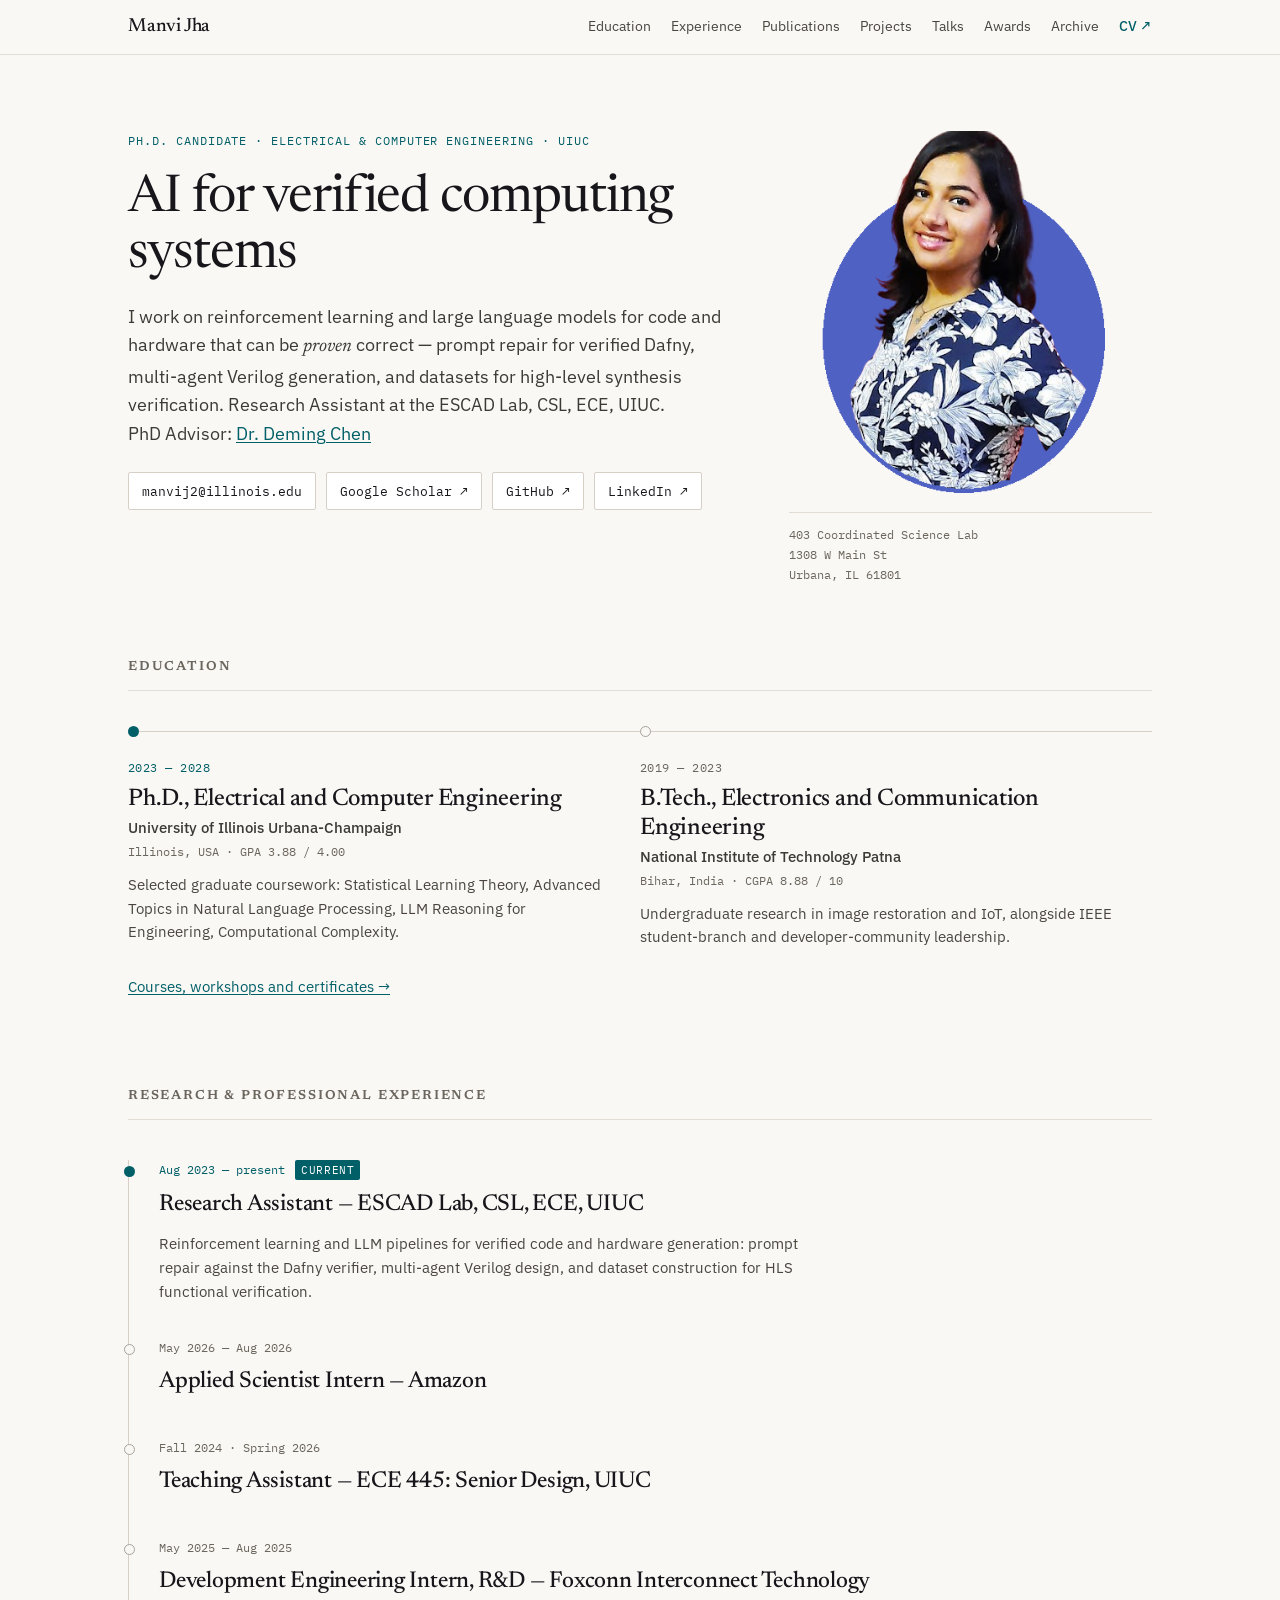
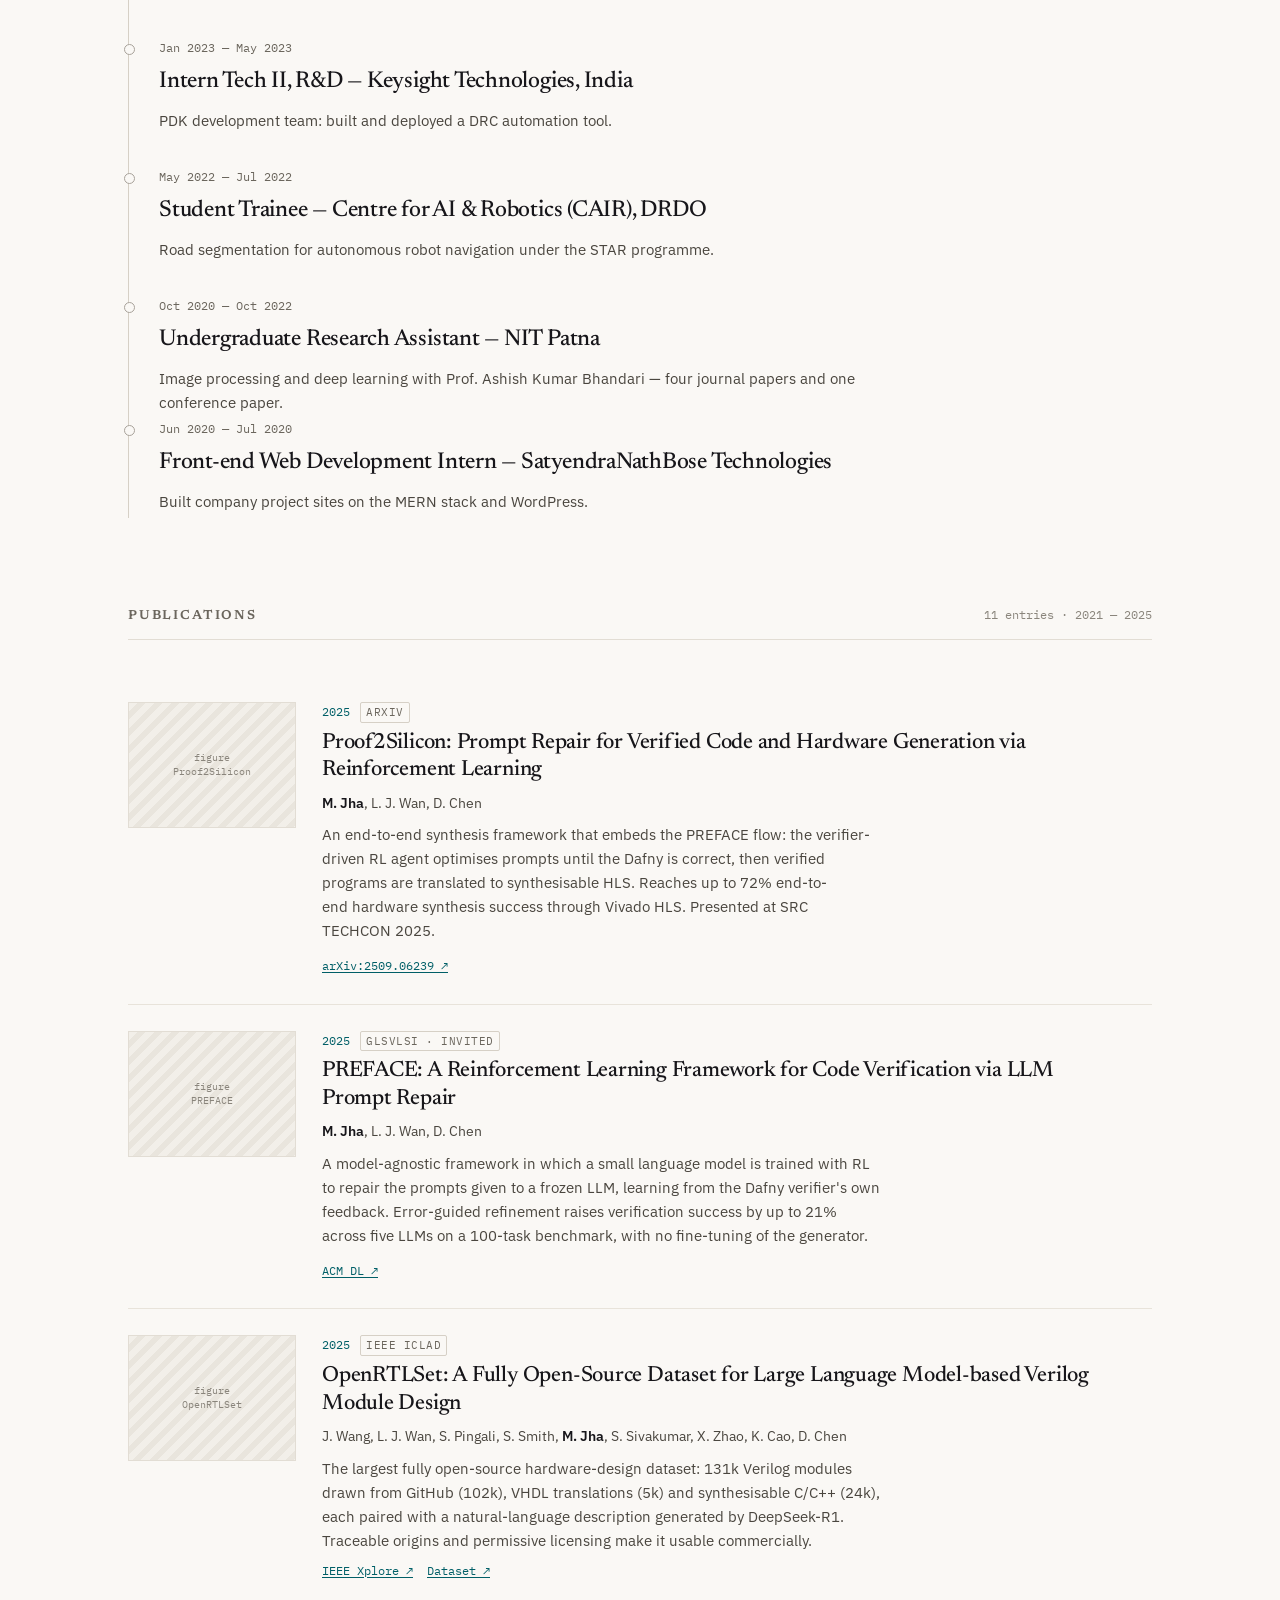
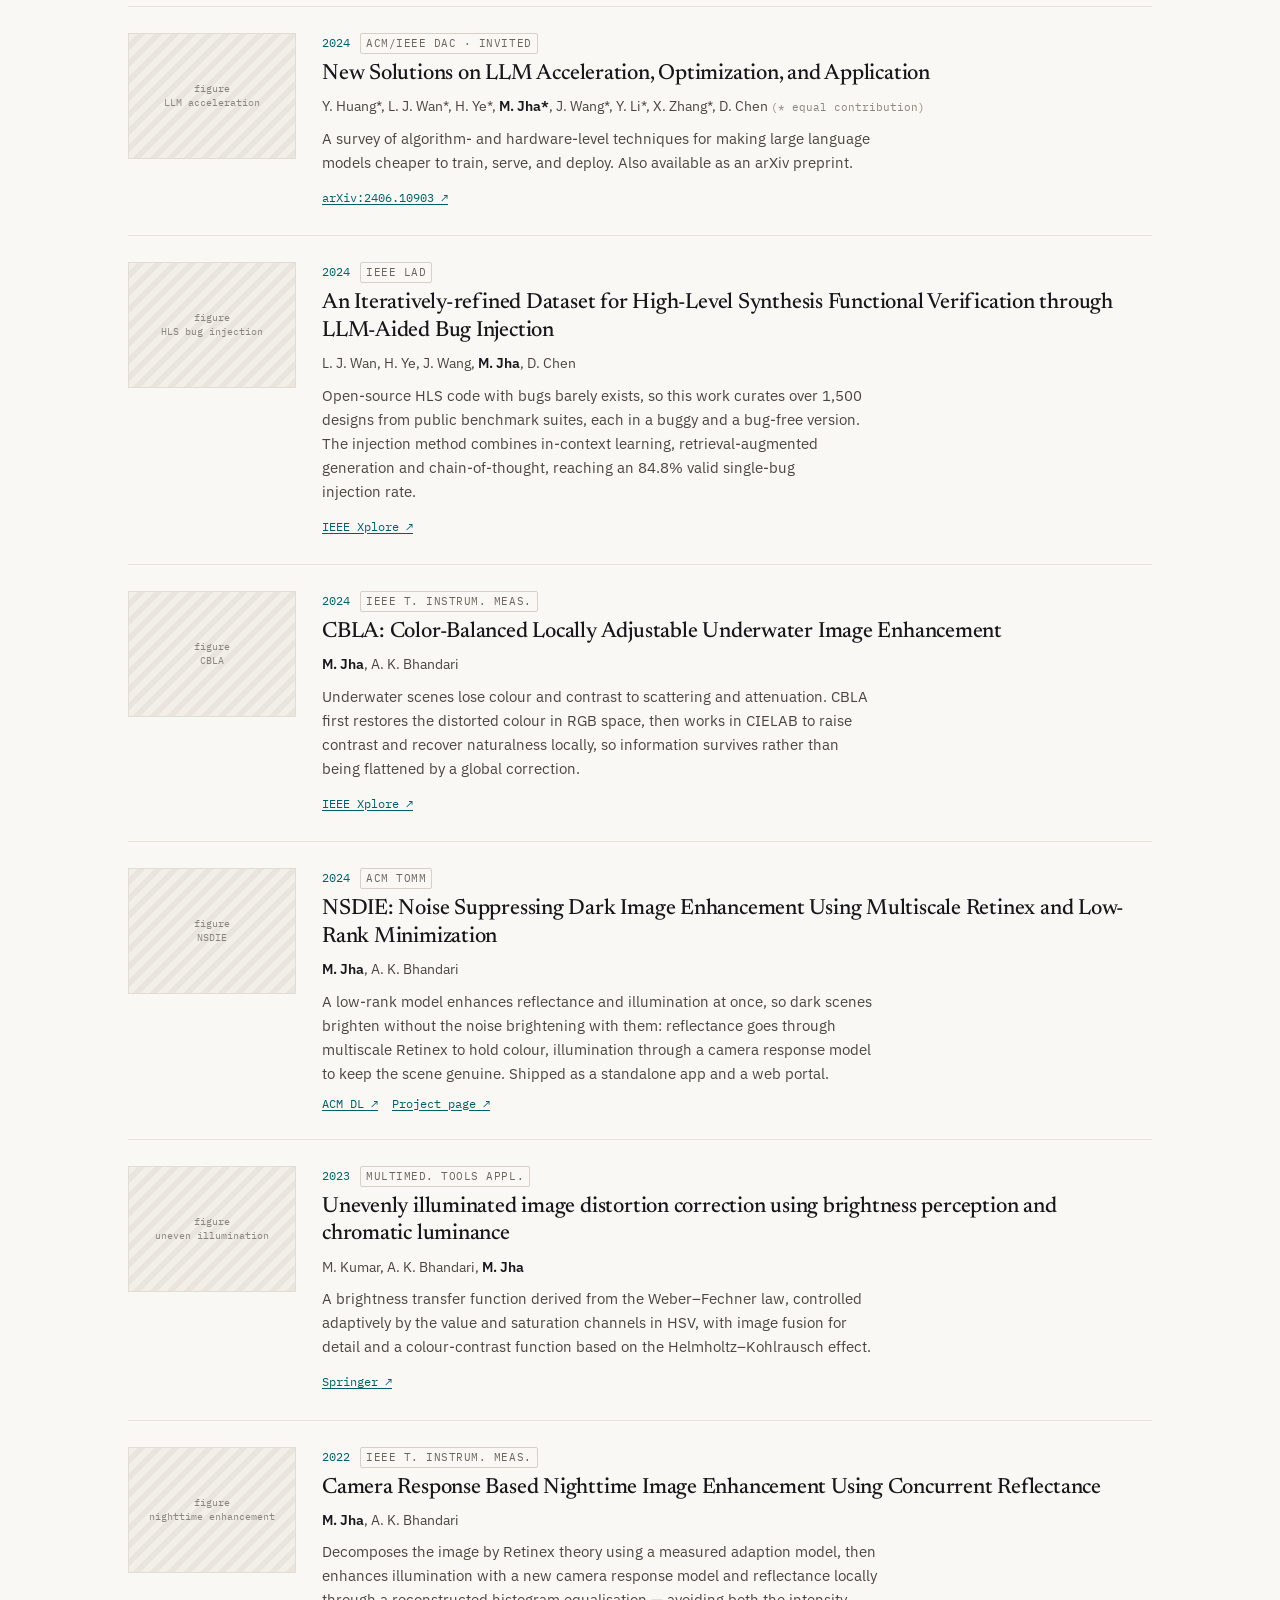
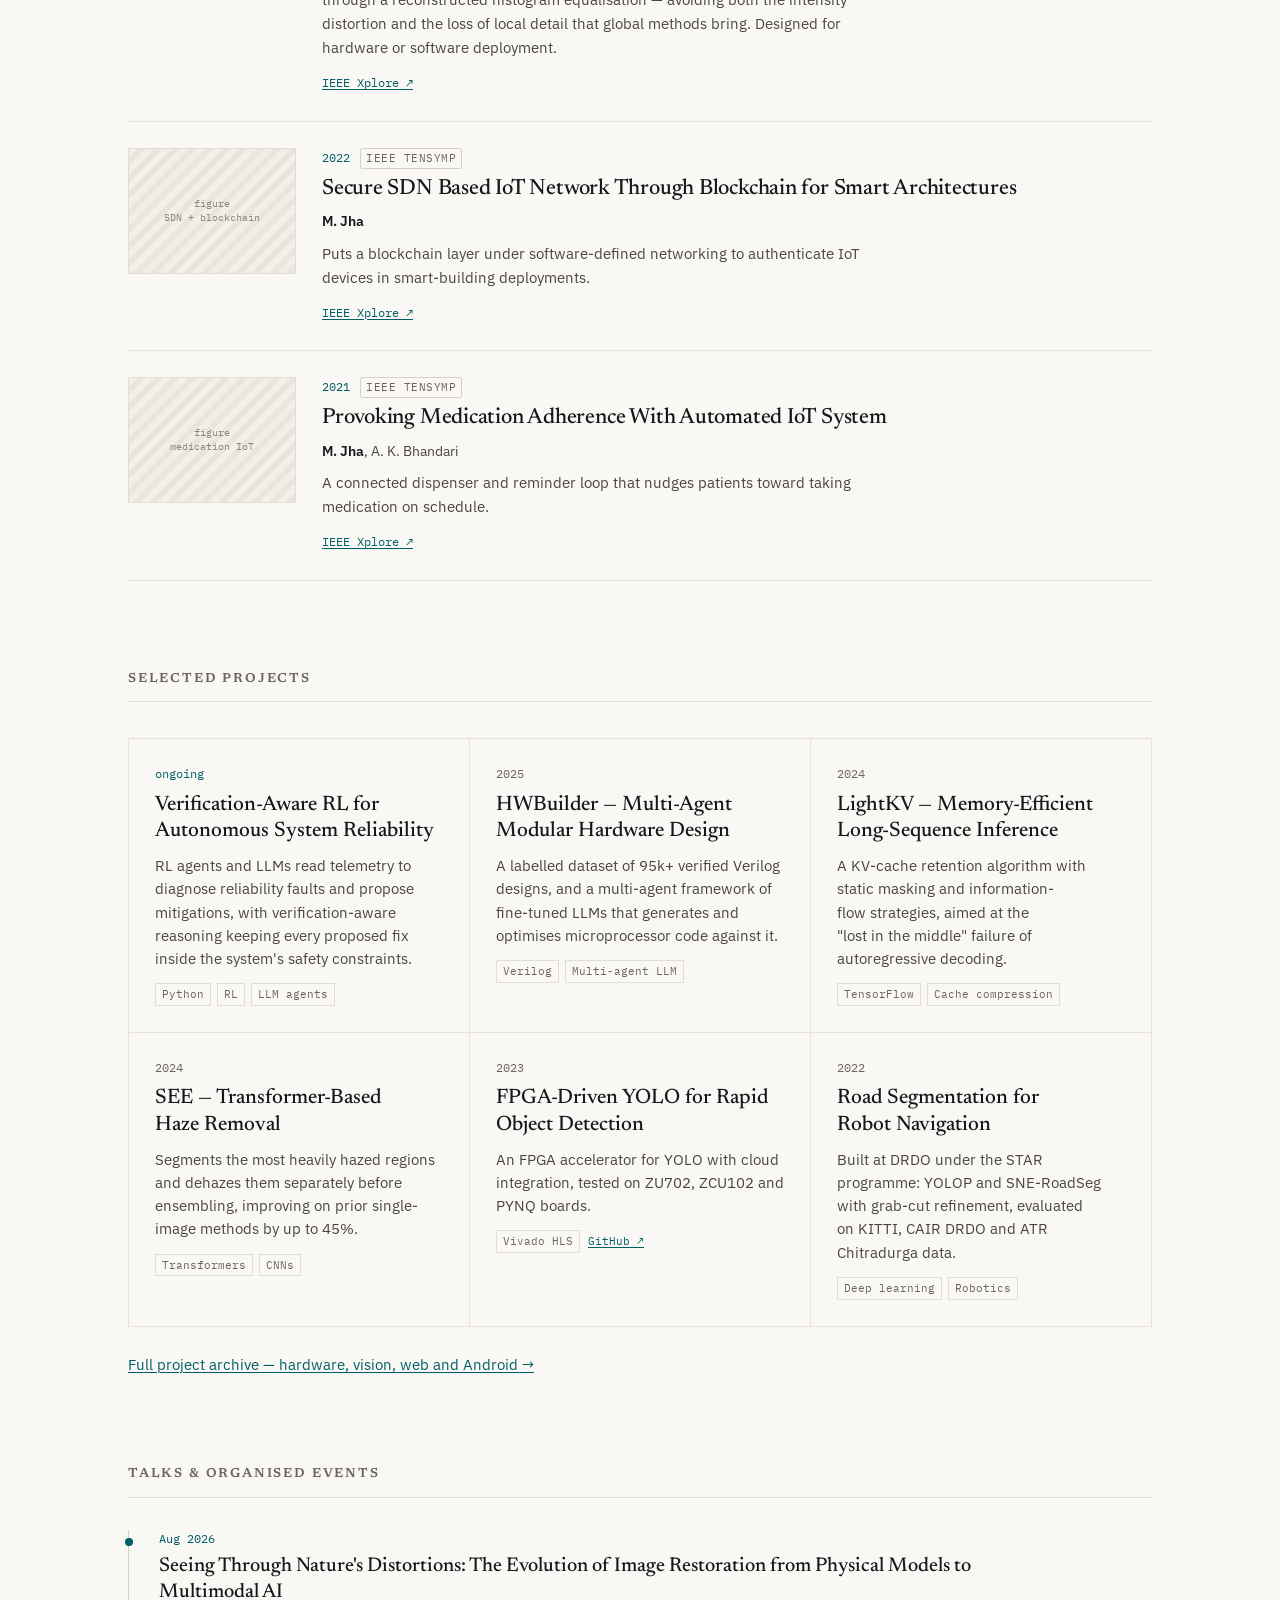
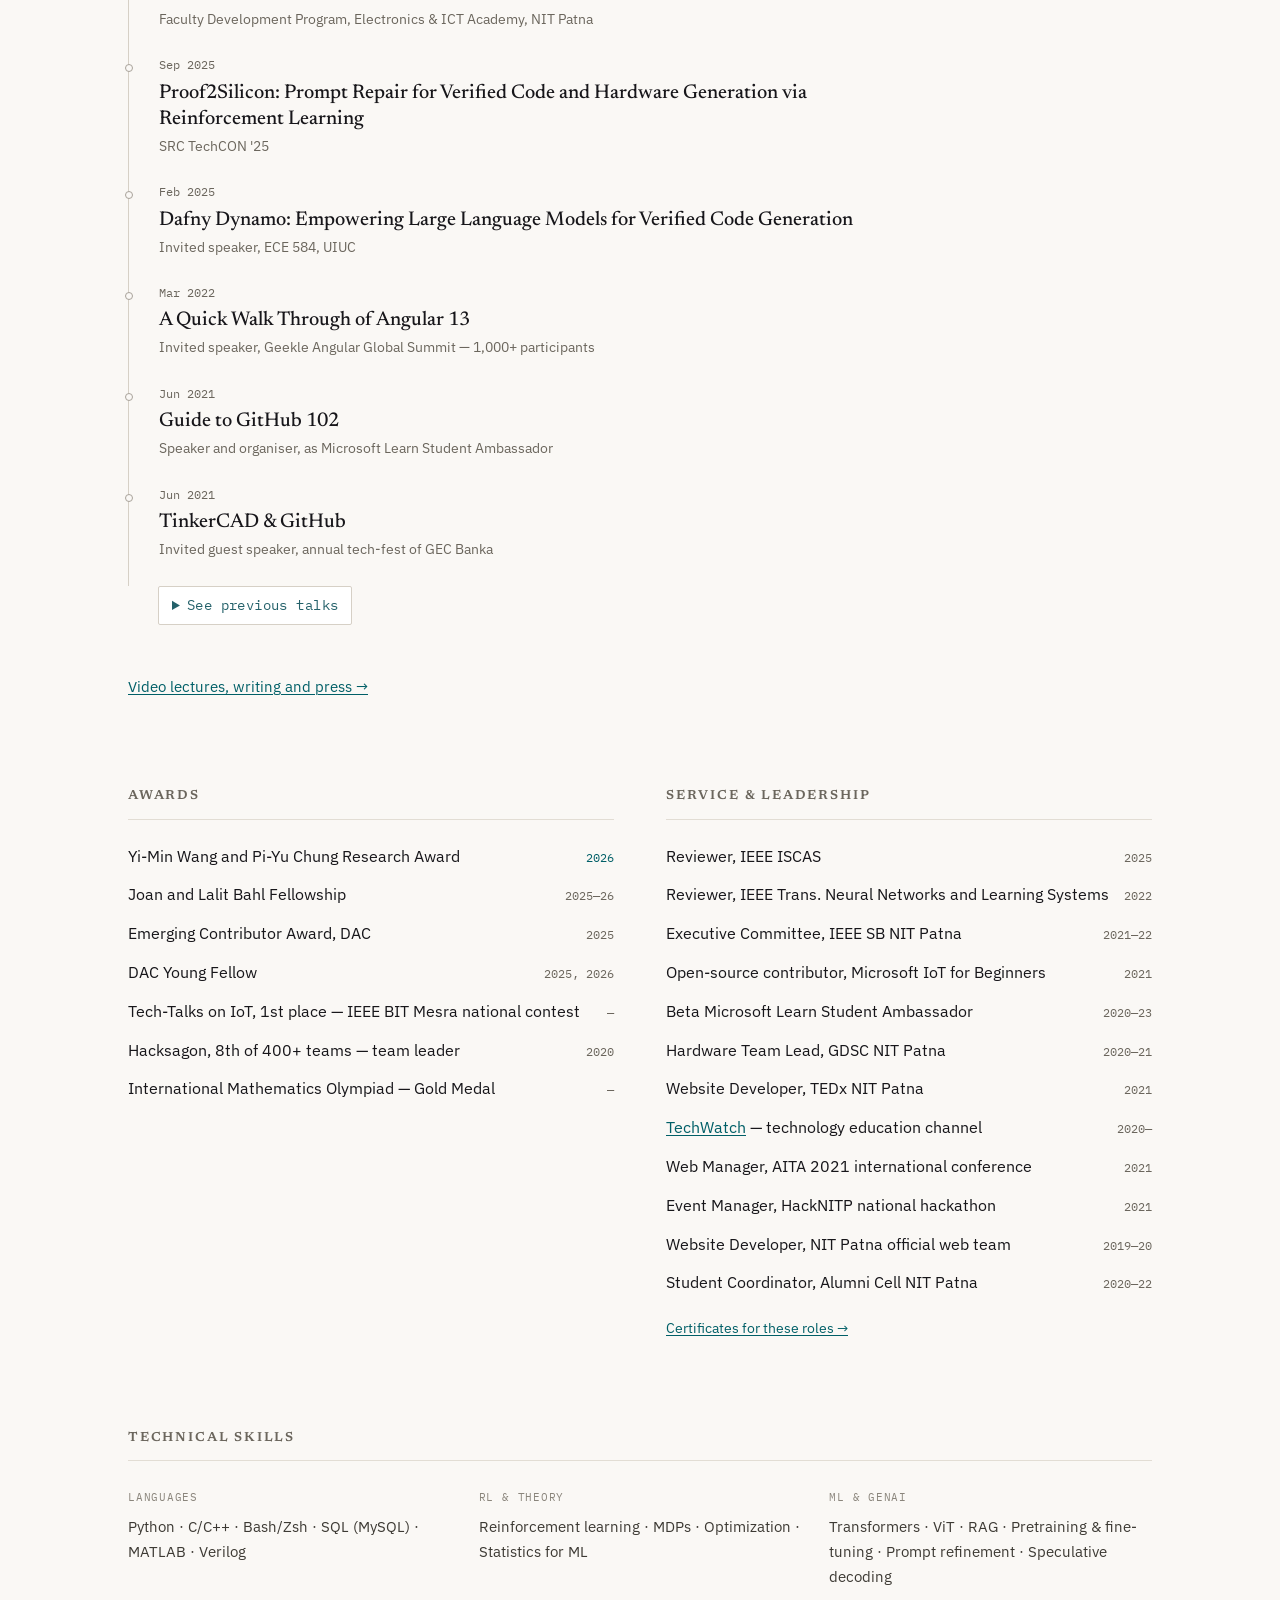
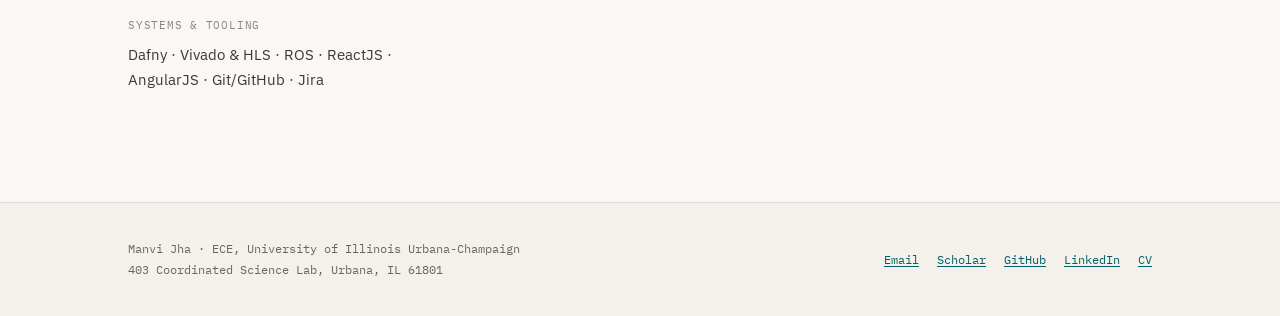
==== index.html @ f24f1de2 "Fix Netlify homepage with standalone academic portfolio pages" ====
<!DOCTYPE html>
<html lang="en">
<head>
<meta charset="utf-8">
<meta name="viewport" content="width=device-width, initial-scale=1">
<title>Manvi Jha | Academic Portfolio</title>
<meta name="description" content="Manvi Jha, Ph.D. candidate in Electrical and Computer Engineering at UIUC. Research, publications, projects, talks, and academic experience.">
<link rel="preconnect" href="https://fonts.googleapis.com">
<link href="https://fonts.googleapis.com/css2?family=Newsreader:ital,opsz,wght@0,6..72,400;0,6..72,500;0,6..72,600;1,6..72,400&amp;family=IBM+Plex+Sans:wght@400;500;600&amp;family=IBM+Plex+Mono:wght@400;500&amp;display=swap" rel="stylesheet">
<style>
  body { margin: 0; background: #faf8f5; color: #17161a; -webkit-font-smoothing: antialiased; }
  a { color: oklch(0.44 0.08 205); text-decoration-thickness: 1px; text-underline-offset: 2px; }
  a:hover { color: oklch(0.33 0.07 205); }
  html { scroll-behavior: smooth; }
</style>
<link rel="stylesheet" href="/site.css">
</head>
<body>
<div style="font-family:'IBM Plex Sans',Helvetica,sans-serif; font-size:16px; line-height:1.6">

  <!-- NAV -->
  <div class="site-nav" style="position:sticky; top:0; z-index:50; background:rgba(250,248,245,0.92); backdrop-filter:blur(8px); border-bottom:1px solid #e2ddd4">
    <div class="page-container" style="max-width:1080px; margin:0 auto; padding:12px 28px; box-sizing:border-box; display:flex; align-items:center; justify-content:space-between; gap:20px; flex-wrap:wrap">
      <a href="#top" style="font-family:'Newsreader',Georgia,serif; font-size:19px; font-weight:500; color:#17161a; text-decoration:none; letter-spacing:-0.01em">Manvi Jha</a>
      <div style="display:flex; gap:20px; flex-wrap:wrap; font-size:13.5px">
        <a href="#education" style="color:#4a463f; text-decoration:none">Education</a>
        <a href="#research" style="color:#4a463f; text-decoration:none">Experience</a>
        <a href="#publications" style="color:#4a463f; text-decoration:none">Publications</a>
        <a href="#projects" style="color:#4a463f; text-decoration:none">Projects</a>
        <a href="#talks" style="color:#4a463f; text-decoration:none">Talks</a>
        <a href="#awards" style="color:#4a463f; text-decoration:none">Awards</a>
        <a href="/project-archive.html" style="color:#4a463f; text-decoration:none">Archive</a>
        <a href="/uploads/cv.pdf" target="_blank" rel="noreferrer" style="color:oklch(0.44 0.08 205); text-decoration:none; font-weight:500">CV ↗</a>
      </div>
    </div>
  </div>

  <div class="page-container" id="top" style="max-width:1080px; margin:0 auto; padding:0 28px 110px; box-sizing:border-box">

    <!-- HERO -->
    <div class="responsive-grid hero-grid" style="display:grid; grid-template-columns:minmax(0,1.7fr) minmax(0,1fr); gap:44px; align-items:start; padding:76px 0 64px">
      <div style="display:flex; flex-direction:column; gap:20px">
        <div style="font-family:'IBM Plex Mono',monospace; font-size:12px; letter-spacing:0.08em; text-transform:uppercase; color:oklch(0.44 0.08 205)">PH.D. CANDIDATE · ELECTRICAL &amp; COMPUTER ENGINEERING · UIUC</div>
        <h1 style="margin:0; font-family:'Newsreader',Georgia,serif; font-size:52px; font-weight:400; line-height:1.08; letter-spacing:-0.02em">AI for verified computing systems</h1>
        <p style="margin:0; max-width:56ch; font-size:17.5px; line-height:1.62; color:#3d3a34; text-wrap:pretty">I work on reinforcement learning and large language models for code and hardware that can be <em style="font-family: Newsreader, Georgia, serif; font-size: 19px;">proven</em> correct — prompt repair for verified Dafny, multi-agent Verilog generation, and datasets for high-level synthesis verification. Research Assistant at the ESCAD Lab, CSL, ECE, UIUC.&nbsp;<br>PhD Advisor: <a href="https://dchen.ece.illinois.edu/">Dr. Deming Chen</a></p>
        <div style="display:flex; flex-wrap:wrap; gap:10px; padding-top:4px">
          <a href="mailto:manvij2@illinois.edu" style="font-family:'IBM Plex Mono',monospace; font-size:12.5px; padding:8px 13px; border:1px solid #d6d0c6; border-radius:2px; text-decoration:none; color:#17161a; background:#fff">manvij2@illinois.edu</a>
          <a href="https://scholar.google.com/citations?user=QxhKiigAAAAJ" target="_blank" rel="noreferrer" style="font-family:'IBM Plex Mono',monospace; font-size:12.5px; padding:8px 13px; border:1px solid #d6d0c6; border-radius:2px; text-decoration:none; color:#17161a; background:#fff">Google Scholar ↗</a>
          <a href="https://github.com/Severus-Matthew" target="_blank" rel="noreferrer" style="font-family:'IBM Plex Mono',monospace; font-size:12.5px; padding:8px 13px; border:1px solid #d6d0c6; border-radius:2px; text-decoration:none; color:#17161a; background:#fff">GitHub ↗</a>
          <a href="https://www.linkedin.com/in/manvi-jha-2784711a7/" target="_blank" rel="noreferrer" style="font-family:'IBM Plex Mono',monospace; font-size:12.5px; padding:8px 13px; border:1px solid #d6d0c6; border-radius:2px; text-decoration:none; color:#17161a; background:#fff">LinkedIn ↗</a>
        </div>
      </div>
      <div style="display:flex; flex-direction:column; gap:14px">
        <img src="/src/Assets/me2.png" alt="Manvi Jha" style="width:100%; height:auto; display:block; border-radius:2px">
        <div style="font-family:'IBM Plex Mono',monospace; font-size:11.5px; line-height:1.75; color:#6b665d; border-top:1px solid #e2ddd4; padding-top:12px">403 Coordinated Science Lab<br>1308 W Main St<br>Urbana, IL 61801</div>
      </div>
    </div>

    <!-- EDUCATION -->
    <div id="education" style="padding-top:8px; scroll-margin-top:70px">
      <div style="display:flex; align-items:baseline; justify-content:space-between; gap:16px; border-bottom:1px solid #e2ddd4; padding-bottom:12px; margin-bottom:40px">
        <h2 style="margin:0; font-family:'Newsreader',Georgia,serif; font-size:13px; font-weight:600; letter-spacing:0.14em; text-transform:uppercase; color:#6b665d">Education</h2>
      </div>


        <div style="display:flex; flex-wrap:wrap; gap:0">
          <div style="flex:1 1 300px; min-width:0; position:relative; border-top:1px solid #d6d0c6; padding:26px 36px 0 0; box-sizing:border-box">
            <span style="position:absolute; left:0; top:-5.5px; width:11px; height:11px; border-radius:50%; background:oklch(0.44 0.08 205)"></span>
            <div style="font-family:'IBM Plex Mono',monospace; font-size:12px; color:oklch(0.44 0.08 205); letter-spacing:0.04em">2023 — 2028</div>
            <h3 style="margin:8px 0 2px; font-family:'Newsreader',Georgia,serif; font-size:24px; font-weight:500; line-height:1.2; letter-spacing:-0.01em">Ph.D., Electrical and Computer Engineering</h3>
            <div style="font-size:14.5px; color:#3d3a34; font-weight:500">University of Illinois Urbana-Champaign</div>
            <div style="font-family:'IBM Plex Mono',monospace; font-size:11.5px; color:#6b665d; margin-top:4px">Illinois, USA · GPA 3.88 / 4.00</div>
            <p style="margin:12px 0 0; font-size:14.5px; line-height:1.6; color:#4a463f; text-wrap:pretty">Selected graduate coursework: Statistical Learning Theory, Advanced Topics in Natural Language Processing, LLM Reasoning for Engineering, Computational Complexity.</p>
          </div>
          <div style="flex:1 1 300px; min-width:0; position:relative; border-top:1px solid #d6d0c6; padding:26px 0 0; box-sizing:border-box">
            <span style="position:absolute; left:0; top:-5.5px; width:11px; height:11px; border-radius:50%; background:#faf8f5; border:1.5px solid #a8a29a; box-sizing:border-box"></span>
            <div style="font-family:'IBM Plex Mono',monospace; font-size:12px; color:#6b665d; letter-spacing:0.04em">2019 — 2023</div>
            <h3 style="margin:8px 0 2px; font-family:'Newsreader',Georgia,serif; font-size:24px; font-weight:500; line-height:1.2; letter-spacing:-0.01em">B.Tech., Electronics and Communication Engineering</h3>
            <div style="font-size:14.5px; color:#3d3a34; font-weight:500">National Institute of Technology Patna</div>
            <div style="font-family:'IBM Plex Mono',monospace; font-size:11.5px; color:#6b665d; margin-top:4px">Bihar, India · CGPA 8.88 / 10</div>
            <p style="margin:12px 0 0; font-size:14.5px; line-height:1.6; color:#4a463f; text-wrap:pretty">Undergraduate research in image restoration and IoT, alongside IEEE student-branch and developer-community leadership.</p>
          </div>
        </div>



      <p style="margin:26px 0 0; font-size:14.5px"><a href="/certificates.html">Courses, workshops and certificates →</a></p>
    </div>

    <!-- RESEARCH & EXPERIENCE -->
    <div id="research" style="padding-top:88px; scroll-margin-top:70px">
      <div style="border-bottom:1px solid #e2ddd4; padding-bottom:12px; margin-bottom:40px">
        <h2 style="margin:0; font-family:'Newsreader',Georgia,serif; font-size:13px; font-weight:600; letter-spacing:0.14em; text-transform:uppercase; color:#6b665d">Research &amp; Professional Experience</h2>
      </div>
      <div class="responsive-grid" style="display:grid; grid-template-columns:minmax(0,1fr); gap:0; max-width:760px">

        <div style="position:relative; border-left:1px solid #d6d0c6; padding:0 0 34px 30px">
          <span style="position:absolute; left:-5.5px; top:6px; width:11px; height:11px; border-radius:50%; background:oklch(0.44 0.08 205)"></span>
          <div style="display:flex; align-items:baseline; gap:10px; flex-wrap:wrap">
            <div style="font-family:'IBM Plex Mono',monospace; font-size:12px; color:oklch(0.44 0.08 205)">Aug 2023 — present</div>
            <span style="font-family:'IBM Plex Mono',monospace; font-size:10.5px; letter-spacing:0.06em; text-transform:uppercase; color:#fff; background:oklch(0.44 0.08 205); padding:2px 6px; border-radius:2px">current</span>
          </div>
          <h3 style="margin:7px 0 3px; font-family:'Newsreader',Georgia,serif; font-size:23px; font-weight:500; letter-spacing:-0.01em">Research Assistant — ESCAD Lab, CSL, ECE, UIUC</h3>
          <p style="margin:8px 0 0; font-size:15px; line-height:1.6; color:#4a463f; text-wrap:pretty">Reinforcement learning and LLM pipelines for verified code and hardware generation: prompt repair against the Dafny verifier, multi-agent Verilog design, and dataset construction for HLS functional verification.</p>
        </div>

        <div style="position:relative; border-left:1px solid #d6d0c6; padding:0 0 34px 30px">
          <span style="position:absolute; left:-5.5px; top:6px; width:11px; height:11px; border-radius:50%; background:#faf8f5; border:1.5px solid #a8a29a; box-sizing:border-box"></span>
          <div style="font-family:'IBM Plex Mono',monospace; font-size:12px; color:#6b665d">May 2026 — Aug 2026</div>
          <h3 style="margin:7px 0 3px; font-family:'Newsreader',Georgia,serif; font-size:23px; font-weight:500; letter-spacing:-0.01em">Applied Scientist Intern — Amazon</h3>
        </div>

        <div style="position:relative; border-left:1px solid #d6d0c6; padding:0 0 34px 30px">
          <span style="position:absolute; left:-5.5px; top:6px; width:11px; height:11px; border-radius:50%; background:#faf8f5; border:1.5px solid #a8a29a; box-sizing:border-box"></span>
          <div style="display:flex; align-items:baseline; gap:10px; flex-wrap:wrap">
            <div style="font-family:'IBM Plex Mono',monospace; font-size:12px; color:#6b665d">Fall 2024 · Spring 2026</div>
          </div>
          <h3 style="margin:7px 0 3px; font-family:'Newsreader',Georgia,serif; font-size:23px; font-weight:500; letter-spacing:-0.01em">Teaching Assistant — ECE 445: Senior Design, UIUC</h3>
        </div>

        <div style="position:relative; border-left:1px solid #d6d0c6; padding:0 0 34px 30px">
          <span style="position:absolute; left:-5.5px; top:6px; width:11px; height:11px; border-radius:50%; background:#faf8f5; border:1.5px solid #a8a29a; box-sizing:border-box"></span>
          <div style="font-family:'IBM Plex Mono',monospace; font-size:12px; color:#6b665d">May 2025 — Aug 2025</div>
          <h3 style="margin:7px 0 3px; font-family:'Newsreader',Georgia,serif; font-size:23px; font-weight:500; letter-spacing:-0.01em">Development Engineering Intern, R&amp;D — Foxconn Interconnect Technology</h3>
        </div>

        <div style="position:relative; border-left:1px solid #d6d0c6; padding:0 0 34px 30px">
          <span style="position:absolute; left:-5.5px; top:6px; width:11px; height:11px; border-radius:50%; background:#faf8f5; border:1.5px solid #a8a29a; box-sizing:border-box"></span>
          <div style="font-family:'IBM Plex Mono',monospace; font-size:12px; color:#6b665d">Jan 2023 — May 2023</div>
          <h3 style="margin:7px 0 3px; font-family:'Newsreader',Georgia,serif; font-size:23px; font-weight:500; letter-spacing:-0.01em">Intern Tech II, R&amp;D — Keysight Technologies, India</h3>
          <p style="margin:8px 0 0; font-size:15px; line-height:1.6; color:#4a463f; text-wrap:pretty">PDK development team: built and deployed a DRC automation tool.</p>
        </div>

        <div style="position:relative; border-left:1px solid #d6d0c6; padding:0 0 34px 30px">
          <span style="position:absolute; left:-5.5px; top:6px; width:11px; height:11px; border-radius:50%; background:#faf8f5; border:1.5px solid #a8a29a; box-sizing:border-box"></span>
          <div style="font-family:'IBM Plex Mono',monospace; font-size:12px; color:#6b665d">May 2022 — Jul 2022</div>
          <h3 style="margin:7px 0 3px; font-family:'Newsreader',Georgia,serif; font-size:23px; font-weight:500; letter-spacing:-0.01em">Student Trainee — Centre for AI &amp; Robotics (CAIR), DRDO</h3>
          <p style="margin:8px 0 0; font-size:15px; line-height:1.6; color:#4a463f; text-wrap:pretty">Road segmentation for autonomous robot navigation under the STAR programme.</p>
        </div>

        <div style="position:relative; border-left:1px solid #d6d0c6; padding:0 0 4px 30px">
          <span style="position:absolute; left:-5.5px; top:6px; width:11px; height:11px; border-radius:50%; background:#faf8f5; border:1.5px solid #a8a29a; box-sizing:border-box"></span>
          <div style="font-family:'IBM Plex Mono',monospace; font-size:12px; color:#6b665d">Oct 2020 — Oct 2022</div>
          <h3 style="margin:7px 0 3px; font-family:'Newsreader',Georgia,serif; font-size:23px; font-weight:500; letter-spacing:-0.01em">Undergraduate Research Assistant — NIT Patna</h3>
          <p style="margin:8px 0 0; font-size:15px; line-height:1.6; color:#4a463f; text-wrap:pretty">Image processing and deep learning with Prof. Ashish Kumar Bhandari — four journal papers and one conference paper.</p>
        </div>

        <div style="position:relative; border-left:1px solid #d6d0c6; padding:0 0 4px 30px">
          <span style="position:absolute; left:-5.5px; top:6px; width:11px; height:11px; border-radius:50%; background:#faf8f5; border:1.5px solid #a8a29a; box-sizing:border-box"></span>
          <div style="font-family:'IBM Plex Mono',monospace; font-size:12px; color:#6b665d">Jun 2020 — Jul 2020</div>
          <h3 style="margin:7px 0 3px; font-family:'Newsreader',Georgia,serif; font-size:23px; font-weight:500; letter-spacing:-0.01em">Front-end Web Development Intern — SatyendraNathBose Technologies</h3>
          <p style="margin:8px 0 0; font-size:15px; line-height:1.6; color:#4a463f; text-wrap:pretty">Built company project sites on the MERN stack and WordPress.</p>
        </div>

      </div>
    </div>

    <!-- PUBLICATIONS -->
    <div id="publications" style="padding-top:88px; scroll-margin-top:70px">
      <div style="display:flex; align-items:baseline; justify-content:space-between; gap:16px; border-bottom:1px solid #e2ddd4; padding-bottom:12px; margin-bottom:36px">
        <h2 style="margin:0; font-family:'Newsreader',Georgia,serif; font-size:13px; font-weight:600; letter-spacing:0.14em; text-transform:uppercase; color:#6b665d">Publications</h2>
        <span style="font-family:'IBM Plex Mono',monospace; font-size:11.5px; color:#8a857c">11 entries · 2021 — 2025</span>
      </div>

      <div style="display:flex; flex-direction:column">

        <div class="responsive-grid publication-row" style="display:grid; grid-template-columns:168px minmax(0,1fr); gap:26px; padding:26px 0; border-bottom:1px solid #e8e3da">

            <div class="responsive-grid" style="aspect-ratio:4/3; border:1px solid #e2ddd4; background-image:repeating-linear-gradient(135deg,#f2efe9 0 6px,#e9e5dd 6px 12px); display:grid; place-items:center; text-align:center; padding:8px; box-sizing:border-box">
              <span style="font-family:'IBM Plex Mono',monospace; font-size:10px; line-height:1.4; color:#8a857c">figure<br>Proof2Silicon</span>
            </div>

          <div style="display:flex; flex-direction:column; gap:7px">
            <div style="display:flex; gap:10px; align-items:baseline; flex-wrap:wrap">
              <span style="font-family:'IBM Plex Mono',monospace; font-size:11.5px; color:oklch(0.44 0.08 205)">2025</span>
              <span style="font-family:'IBM Plex Mono',monospace; font-size:10.5px; letter-spacing:0.05em; text-transform:uppercase; color:#6b665d; border:1px solid #d6d0c6; padding:1px 5px; border-radius:2px">arXiv</span>
            </div>
            <h3 style="margin:0; font-family:'Newsreader',Georgia,serif; font-size:22px; font-weight:500; line-height:1.25; letter-spacing:-0.01em; text-wrap:pretty">Proof2Silicon: Prompt Repair for Verified Code and Hardware Generation via Reinforcement Learning</h3>
            <div style="font-size:14px; color:#4a463f"><strong style="font-weight:600; color:#17161a">M. Jha</strong>, L. J. Wan, D. Chen</div>
            <p style="margin:2px 0 0; font-size:15px; line-height:1.6; color:#4a463f; max-width:62ch; text-wrap:pretty">An end-to-end synthesis framework that embeds the PREFACE flow: the verifier-driven RL agent optimises prompts until the Dafny is correct, then verified programs are translated to synthesisable HLS. Reaches up to 72% end-to-end hardware synthesis success through Vivado HLS. Presented at SRC TECHCON 2025.</p>
            <div style="padding-top:2px"><a href="https://arxiv.org/abs/2509.06239" target="_blank" rel="noreferrer" style="font-family:'IBM Plex Mono',monospace; font-size:11.5px">arXiv:2509.06239 ↗</a></div>
          </div>
        </div>

        <div class="responsive-grid publication-row" style="display:grid; grid-template-columns:168px minmax(0,1fr); gap:26px; padding:26px 0; border-bottom:1px solid #e8e3da">

            <div class="responsive-grid" style="aspect-ratio:4/3; border:1px solid #e2ddd4; background-image:repeating-linear-gradient(135deg,#f2efe9 0 6px,#e9e5dd 6px 12px); display:grid; place-items:center; text-align:center; padding:8px; box-sizing:border-box">
              <span style="font-family:'IBM Plex Mono',monospace; font-size:10px; line-height:1.4; color:#8a857c">figure<br>PREFACE</span>
            </div>

          <div style="display:flex; flex-direction:column; gap:7px">
            <div style="display:flex; gap:10px; align-items:baseline; flex-wrap:wrap">
              <span style="font-family:'IBM Plex Mono',monospace; font-size:11.5px; color:oklch(0.44 0.08 205)">2025</span>
              <span style="font-family:'IBM Plex Mono',monospace; font-size:10.5px; letter-spacing:0.05em; text-transform:uppercase; color:#6b665d; border:1px solid #d6d0c6; padding:1px 5px; border-radius:2px">GLSVLSI · invited</span>
            </div>
            <h3 style="margin:0; font-family:'Newsreader',Georgia,serif; font-size:22px; font-weight:500; line-height:1.25; letter-spacing:-0.01em; text-wrap:pretty">PREFACE: A Reinforcement Learning Framework for Code Verification via LLM Prompt Repair</h3>
            <div style="font-size:14px; color:#4a463f"><strong style="font-weight:600; color:#17161a">M. Jha</strong>, L. J. Wan, D. Chen</div>
            <p style="margin:2px 0 0; font-size:15px; line-height:1.6; color:#4a463f; max-width:62ch; text-wrap:pretty">A model-agnostic framework in which a small language model is trained with RL to repair the prompts given to a frozen LLM, learning from the Dafny verifier's own feedback. Error-guided refinement raises verification success by up to 21% across five LLMs on a 100-task benchmark, with no fine-tuning of the generator.</p>
            <div style="padding-top:2px"><a href="https://doi.org/10.1145/3716368.3735300" target="_blank" rel="noreferrer" style="font-family:'IBM Plex Mono',monospace; font-size:11.5px">ACM DL ↗</a></div>
          </div>
        </div>

        <div class="responsive-grid publication-row" style="display:grid; grid-template-columns:168px minmax(0,1fr); gap:26px; padding:26px 0; border-bottom:1px solid #e8e3da">

            <div class="responsive-grid" style="aspect-ratio:4/3; border:1px solid #e2ddd4; background-image:repeating-linear-gradient(135deg,#f2efe9 0 6px,#e9e5dd 6px 12px); display:grid; place-items:center; text-align:center; padding:8px; box-sizing:border-box">
              <span style="font-family:'IBM Plex Mono',monospace; font-size:10px; line-height:1.4; color:#8a857c">figure<br>OpenRTLSet</span>
            </div>

          <div style="display:flex; flex-direction:column; gap:7px">
            <div style="display:flex; gap:10px; align-items:baseline; flex-wrap:wrap">
              <span style="font-family:'IBM Plex Mono',monospace; font-size:11.5px; color:oklch(0.44 0.08 205)">2025</span>
              <span style="font-family:'IBM Plex Mono',monospace; font-size:10.5px; letter-spacing:0.05em; text-transform:uppercase; color:#6b665d; border:1px solid #d6d0c6; padding:1px 5px; border-radius:2px">IEEE ICLAD</span>
            </div>
            <h3 style="margin:0; font-family:'Newsreader',Georgia,serif; font-size:22px; font-weight:500; line-height:1.25; letter-spacing:-0.01em; text-wrap:pretty">OpenRTLSet: A Fully Open-Source Dataset for Large Language Model-based Verilog Module Design</h3>
            <div style="font-size:14px; color:#4a463f">J. Wang, L. J. Wan, S. Pingali, S. Smith, <strong style="font-weight:600; color:#17161a">M. Jha</strong>, S. Sivakumar, X. Zhao, K. Cao, D. Chen</div>
            <p style="margin:2px 0 0; font-size:15px; line-height:1.6; color:#4a463f; max-width:62ch; text-wrap:pretty">The largest fully open-source hardware-design dataset: 131k Verilog modules drawn from GitHub (102k), VHDL translations (5k) and synthesisable C/C++ (24k), each paired with a natural-language description generated by DeepSeek-R1. Traceable origins and permissive licensing make it usable commercially.</p>
            <div style="display:flex; gap:14px; padding-top:2px; flex-wrap:wrap"><a href="https://ieeexplore.ieee.org/document/11106163/" target="_blank" rel="noreferrer" style="font-family:'IBM Plex Mono',monospace; font-size:11.5px">IEEE Xplore ↗</a><a href="https://github.com/UIUC-ChenLab/OpenRTLSet" target="_blank" rel="noreferrer" style="font-family:'IBM Plex Mono',monospace; font-size:11.5px">Dataset ↗</a></div>
          </div>
        </div>

        <div class="responsive-grid publication-row" style="display:grid; grid-template-columns:168px minmax(0,1fr); gap:26px; padding:26px 0; border-bottom:1px solid #e8e3da">

            <div class="responsive-grid" style="aspect-ratio:4/3; border:1px solid #e2ddd4; background-image:repeating-linear-gradient(135deg,#f2efe9 0 6px,#e9e5dd 6px 12px); display:grid; place-items:center; text-align:center; padding:8px; box-sizing:border-box">
              <span style="font-family:'IBM Plex Mono',monospace; font-size:10px; line-height:1.4; color:#8a857c">figure<br>LLM acceleration</span>
            </div>

          <div style="display:flex; flex-direction:column; gap:7px">
            <div style="display:flex; gap:10px; align-items:baseline; flex-wrap:wrap">
              <span style="font-family:'IBM Plex Mono',monospace; font-size:11.5px; color:oklch(0.44 0.08 205)">2024</span>
              <span style="font-family:'IBM Plex Mono',monospace; font-size:10.5px; letter-spacing:0.05em; text-transform:uppercase; color:#6b665d; border:1px solid #d6d0c6; padding:1px 5px; border-radius:2px">ACM/IEEE DAC · invited</span>
            </div>
            <h3 style="margin:0; font-family:'Newsreader',Georgia,serif; font-size:22px; font-weight:500; line-height:1.25; letter-spacing:-0.01em; text-wrap:pretty">New Solutions on LLM Acceleration, Optimization, and Application</h3>
            <div style="font-size:14px; color:#4a463f">Y. Huang*, L. J. Wan*, H. Ye*, <strong style="font-weight:600; color:#17161a">M. Jha*</strong>, J. Wang*, Y. Li*, X. Zhang*, D. Chen <span style="font-family:'IBM Plex Mono',monospace; font-size:11px; color:#8a857c">(* equal contribution)</span></div>
            <p style="margin:2px 0 0; font-size:15px; line-height:1.6; color:#4a463f; max-width:62ch; text-wrap:pretty">A survey of algorithm- and hardware-level techniques for making large language models cheaper to train, serve, and deploy. Also available as an arXiv preprint.</p>
            <div style="padding-top:2px"><a href="https://arxiv.org/abs/2406.10903" target="_blank" rel="noreferrer" style="font-family:'IBM Plex Mono',monospace; font-size:11.5px">arXiv:2406.10903 ↗</a></div>
          </div>
        </div>

        <div class="responsive-grid publication-row" style="display:grid; grid-template-columns:168px minmax(0,1fr); gap:26px; padding:26px 0; border-bottom:1px solid #e8e3da">

            <div class="responsive-grid" style="aspect-ratio:4/3; border:1px solid #e2ddd4; background-image:repeating-linear-gradient(135deg,#f2efe9 0 6px,#e9e5dd 6px 12px); display:grid; place-items:center; text-align:center; padding:8px; box-sizing:border-box">
              <span style="font-family:'IBM Plex Mono',monospace; font-size:10px; line-height:1.4; color:#8a857c">figure<br>HLS bug injection</span>
            </div>

          <div style="display:flex; flex-direction:column; gap:7px">
            <div style="display:flex; gap:10px; align-items:baseline; flex-wrap:wrap">
              <span style="font-family:'IBM Plex Mono',monospace; font-size:11.5px; color:oklch(0.44 0.08 205)">2024</span>
              <span style="font-family:'IBM Plex Mono',monospace; font-size:10.5px; letter-spacing:0.05em; text-transform:uppercase; color:#6b665d; border:1px solid #d6d0c6; padding:1px 5px; border-radius:2px">IEEE LAD</span>
            </div>
            <h3 style="margin:0; font-family:'Newsreader',Georgia,serif; font-size:22px; font-weight:500; line-height:1.25; letter-spacing:-0.01em; text-wrap:pretty">An Iteratively-refined Dataset for High-Level Synthesis Functional Verification through LLM-Aided Bug Injection</h3>
            <div style="font-size:14px; color:#4a463f">L. J. Wan, H. Ye, J. Wang, <strong style="font-weight:600; color:#17161a">M. Jha</strong>, D. Chen</div>
            <p style="margin:2px 0 0; font-size:15px; line-height:1.6; color:#4a463f; max-width:62ch; text-wrap:pretty">Open-source HLS code with bugs barely exists, so this work curates over 1,500 designs from public benchmark suites, each in a buggy and a bug-free version. The injection method combines in-context learning, retrieval-augmented generation and chain-of-thought, reaching an 84.8% valid single-bug injection rate.</p>
            <div style="padding-top:2px"><a href="https://ieeexplore.ieee.org/document/10691860/" target="_blank" rel="noreferrer" style="font-family:'IBM Plex Mono',monospace; font-size:11.5px">IEEE Xplore ↗</a></div>
          </div>
        </div>

        <div class="responsive-grid publication-row" style="display:grid; grid-template-columns:168px minmax(0,1fr); gap:26px; padding:26px 0; border-bottom:1px solid #e8e3da">

            <div class="responsive-grid" style="aspect-ratio:4/3; border:1px solid #e2ddd4; background-image:repeating-linear-gradient(135deg,#f2efe9 0 6px,#e9e5dd 6px 12px); display:grid; place-items:center; text-align:center; padding:8px; box-sizing:border-box">
              <span style="font-family:'IBM Plex Mono',monospace; font-size:10px; line-height:1.4; color:#8a857c">figure<br>CBLA</span>
            </div>

          <div style="display:flex; flex-direction:column; gap:7px">
            <div style="display:flex; gap:10px; align-items:baseline; flex-wrap:wrap">
              <span style="font-family:'IBM Plex Mono',monospace; font-size:11.5px; color:oklch(0.44 0.08 205)">2024</span>
              <span style="font-family:'IBM Plex Mono',monospace; font-size:10.5px; letter-spacing:0.05em; text-transform:uppercase; color:#6b665d; border:1px solid #d6d0c6; padding:1px 5px; border-radius:2px">IEEE T. Instrum. Meas.</span>
            </div>
            <h3 style="margin:0; font-family:'Newsreader',Georgia,serif; font-size:22px; font-weight:500; line-height:1.25; letter-spacing:-0.01em; text-wrap:pretty">CBLA: Color-Balanced Locally Adjustable Underwater Image Enhancement</h3>
            <div style="font-size:14px; color:#4a463f"><strong style="font-weight:600; color:#17161a">M. Jha</strong>, A. K. Bhandari</div>
            <p style="margin:2px 0 0; font-size:15px; line-height:1.6; color:#4a463f; max-width:62ch; text-wrap:pretty">Underwater scenes lose colour and contrast to scattering and attenuation. CBLA first restores the distorted colour in RGB space, then works in CIELAB to raise contrast and recover naturalness locally, so information survives rather than being flattened by a global correction.</p>
            <div style="padding-top:2px"><a href="https://ieeexplore.ieee.org/document/10520329/" target="_blank" rel="noreferrer" style="font-family:'IBM Plex Mono',monospace; font-size:11.5px">IEEE Xplore ↗</a></div>
          </div>
        </div>

        <div class="responsive-grid publication-row" style="display:grid; grid-template-columns:168px minmax(0,1fr); gap:26px; padding:26px 0; border-bottom:1px solid #e8e3da">

            <div class="responsive-grid" style="aspect-ratio:4/3; border:1px solid #e2ddd4; background-image:repeating-linear-gradient(135deg,#f2efe9 0 6px,#e9e5dd 6px 12px); display:grid; place-items:center; text-align:center; padding:8px; box-sizing:border-box">
              <span style="font-family:'IBM Plex Mono',monospace; font-size:10px; line-height:1.4; color:#8a857c">figure<br>NSDIE</span>
            </div>

          <div style="display:flex; flex-direction:column; gap:7px">
            <div style="display:flex; gap:10px; align-items:baseline; flex-wrap:wrap">
              <span style="font-family:'IBM Plex Mono',monospace; font-size:11.5px; color:oklch(0.44 0.08 205)">2024</span>
              <span style="font-family:'IBM Plex Mono',monospace; font-size:10.5px; letter-spacing:0.05em; text-transform:uppercase; color:#6b665d; border:1px solid #d6d0c6; padding:1px 5px; border-radius:2px">ACM TOMM</span>
            </div>
            <h3 style="margin:0; font-family:'Newsreader',Georgia,serif; font-size:22px; font-weight:500; line-height:1.25; letter-spacing:-0.01em; text-wrap:pretty">NSDIE: Noise Suppressing Dark Image Enhancement Using Multiscale Retinex and Low-Rank Minimization</h3>
            <div style="font-size:14px; color:#4a463f"><strong style="font-weight:600; color:#17161a">M. Jha</strong>, A. K. Bhandari</div>
            <p style="margin:2px 0 0; font-size:15px; line-height:1.6; color:#4a463f; max-width:62ch; text-wrap:pretty">A low-rank model enhances reflectance and illumination at once, so dark scenes brighten without the noise brightening with them: reflectance goes through multiscale Retinex to hold colour, illumination through a camera response model to keep the scene genuine. Shipped as a standalone app and a web portal.</p>
            <div style="display:flex; gap:14px; padding-top:2px; flex-wrap:wrap"><a href="https://doi.org/10.1145/3638772" target="_blank" rel="noreferrer" style="font-family:'IBM Plex Mono',monospace; font-size:11.5px">ACM DL ↗</a><a href="https://nsdie.netlify.app/" target="_blank" rel="noreferrer" style="font-family:'IBM Plex Mono',monospace; font-size:11.5px">Project page ↗</a></div>
          </div>
        </div>

        <div class="responsive-grid publication-row" style="display:grid; grid-template-columns:168px minmax(0,1fr); gap:26px; padding:26px 0; border-bottom:1px solid #e8e3da">

            <div class="responsive-grid" style="aspect-ratio:4/3; border:1px solid #e2ddd4; background-image:repeating-linear-gradient(135deg,#f2efe9 0 6px,#e9e5dd 6px 12px); display:grid; place-items:center; text-align:center; padding:8px; box-sizing:border-box">
              <span style="font-family:'IBM Plex Mono',monospace; font-size:10px; line-height:1.4; color:#8a857c">figure<br>uneven illumination</span>
            </div>

          <div style="display:flex; flex-direction:column; gap:7px">
            <div style="display:flex; gap:10px; align-items:baseline; flex-wrap:wrap">
              <span style="font-family:'IBM Plex Mono',monospace; font-size:11.5px; color:oklch(0.44 0.08 205)">2023</span>
              <span style="font-family:'IBM Plex Mono',monospace; font-size:10.5px; letter-spacing:0.05em; text-transform:uppercase; color:#6b665d; border:1px solid #d6d0c6; padding:1px 5px; border-radius:2px">Multimed. Tools Appl.</span>
            </div>
            <h3 style="margin:0; font-family:'Newsreader',Georgia,serif; font-size:22px; font-weight:500; line-height:1.25; letter-spacing:-0.01em; text-wrap:pretty">Unevenly illuminated image distortion correction using brightness perception and chromatic luminance</h3>
            <div style="font-size:14px; color:#4a463f">M. Kumar, A. K. Bhandari, <strong style="font-weight:600; color:#17161a">M. Jha</strong></div>
            <p style="margin:2px 0 0; font-size:15px; line-height:1.6; color:#4a463f; max-width:62ch; text-wrap:pretty">A brightness transfer function derived from the Weber–Fechner law, controlled adaptively by the value and saturation channels in HSV, with image fusion for detail and a colour-contrast function based on the Helmholtz–Kohlrausch effect.</p>
            <div style="padding-top:2px"><a href="https://link.springer.com/article/10.1007/s11042-023-16207-x" target="_blank" rel="noreferrer" style="font-family:'IBM Plex Mono',monospace; font-size:11.5px">Springer ↗</a></div>
          </div>
        </div>

        <div class="responsive-grid publication-row" style="display:grid; grid-template-columns:168px minmax(0,1fr); gap:26px; padding:26px 0; border-bottom:1px solid #e8e3da">

            <div class="responsive-grid" style="aspect-ratio:4/3; border:1px solid #e2ddd4; background-image:repeating-linear-gradient(135deg,#f2efe9 0 6px,#e9e5dd 6px 12px); display:grid; place-items:center; text-align:center; padding:8px; box-sizing:border-box">
              <span style="font-family:'IBM Plex Mono',monospace; font-size:10px; line-height:1.4; color:#8a857c">figure<br>nighttime enhancement</span>
            </div>

          <div style="display:flex; flex-direction:column; gap:7px">
            <div style="display:flex; gap:10px; align-items:baseline; flex-wrap:wrap">
              <span style="font-family:'IBM Plex Mono',monospace; font-size:11.5px; color:oklch(0.44 0.08 205)">2022</span>
              <span style="font-family:'IBM Plex Mono',monospace; font-size:10.5px; letter-spacing:0.05em; text-transform:uppercase; color:#6b665d; border:1px solid #d6d0c6; padding:1px 5px; border-radius:2px">IEEE T. Instrum. Meas.</span>
            </div>
            <h3 style="margin:0; font-family:'Newsreader',Georgia,serif; font-size:22px; font-weight:500; line-height:1.25; letter-spacing:-0.01em; text-wrap:pretty">Camera Response Based Nighttime Image Enhancement Using Concurrent Reflectance</h3>
            <div style="font-size:14px; color:#4a463f"><strong style="font-weight:600; color:#17161a">M. Jha</strong>, A. K. Bhandari</div>
            <p style="margin:2px 0 0; font-size:15px; line-height:1.6; color:#4a463f; max-width:62ch; text-wrap:pretty">Decomposes the image by Retinex theory using a measured adaption model, then enhances illumination with a new camera response model and reflectance locally through a reconstructed histogram equalisation — avoiding both the intensity distortion and the loss of local detail that global methods bring. Designed for hardware or software deployment.</p>
            <div style="padding-top:2px"><a href="https://ieeexplore.ieee.org/document/9750136/" target="_blank" rel="noreferrer" style="font-family:'IBM Plex Mono',monospace; font-size:11.5px">IEEE Xplore ↗</a></div>
          </div>
        </div>

        <div class="responsive-grid publication-row" style="display:grid; grid-template-columns:168px minmax(0,1fr); gap:26px; padding:26px 0; border-bottom:1px solid #e8e3da">

            <div class="responsive-grid" style="aspect-ratio:4/3; border:1px solid #e2ddd4; background-image:repeating-linear-gradient(135deg,#f2efe9 0 6px,#e9e5dd 6px 12px); display:grid; place-items:center; text-align:center; padding:8px; box-sizing:border-box">
              <span style="font-family:'IBM Plex Mono',monospace; font-size:10px; line-height:1.4; color:#8a857c">figure<br>SDN + blockchain</span>
            </div>

          <div style="display:flex; flex-direction:column; gap:7px">
            <div style="display:flex; gap:10px; align-items:baseline; flex-wrap:wrap">
              <span style="font-family:'IBM Plex Mono',monospace; font-size:11.5px; color:oklch(0.44 0.08 205)">2022</span>
              <span style="font-family:'IBM Plex Mono',monospace; font-size:10.5px; letter-spacing:0.05em; text-transform:uppercase; color:#6b665d; border:1px solid #d6d0c6; padding:1px 5px; border-radius:2px">IEEE TENSYMP</span>
            </div>
            <h3 style="margin:0; font-family:'Newsreader',Georgia,serif; font-size:22px; font-weight:500; line-height:1.25; letter-spacing:-0.01em; text-wrap:pretty">Secure SDN Based IoT Network Through Blockchain for Smart Architectures</h3>
            <div style="font-size:14px; color:#4a463f"><strong style="font-weight:600; color:#17161a">M. Jha</strong></div>
            <p style="margin:2px 0 0; font-size:15px; line-height:1.6; color:#4a463f; max-width:62ch; text-wrap:pretty">Puts a blockchain layer under software-defined networking to authenticate IoT devices in smart-building deployments.</p>
            <div style="padding-top:2px"><a href="https://ieeexplore.ieee.org/document/9864474/" target="_blank" rel="noreferrer" style="font-family:'IBM Plex Mono',monospace; font-size:11.5px">IEEE Xplore ↗</a></div>
          </div>
        </div>

        <div class="responsive-grid publication-row" style="display:grid; grid-template-columns:168px minmax(0,1fr); gap:26px; padding:26px 0; border-bottom:1px solid #e8e3da">

            <div class="responsive-grid" style="aspect-ratio:4/3; border:1px solid #e2ddd4; background-image:repeating-linear-gradient(135deg,#f2efe9 0 6px,#e9e5dd 6px 12px); display:grid; place-items:center; text-align:center; padding:8px; box-sizing:border-box">
              <span style="font-family:'IBM Plex Mono',monospace; font-size:10px; line-height:1.4; color:#8a857c">figure<br>medication IoT</span>
            </div>

          <div style="display:flex; flex-direction:column; gap:7px">
            <div style="display:flex; gap:10px; align-items:baseline; flex-wrap:wrap">
              <span style="font-family:'IBM Plex Mono',monospace; font-size:11.5px; color:oklch(0.44 0.08 205)">2021</span>
              <span style="font-family:'IBM Plex Mono',monospace; font-size:10.5px; letter-spacing:0.05em; text-transform:uppercase; color:#6b665d; border:1px solid #d6d0c6; padding:1px 5px; border-radius:2px">IEEE TENSYMP</span>
            </div>
            <h3 style="margin:0; font-family:'Newsreader',Georgia,serif; font-size:22px; font-weight:500; line-height:1.25; letter-spacing:-0.01em; text-wrap:pretty">Provoking Medication Adherence With Automated IoT System</h3>
            <div style="font-size:14px; color:#4a463f"><strong style="font-weight:600; color:#17161a">M. Jha</strong>, A. K. Bhandari</div>
            <p style="margin:2px 0 0; font-size:15px; line-height:1.6; color:#4a463f; max-width:62ch; text-wrap:pretty">A connected dispenser and reminder loop that nudges patients toward taking medication on schedule.</p>
            <div style="padding-top:2px"><a href="https://ieeexplore.ieee.org/abstract/document/9550893" target="_blank" rel="noreferrer" style="font-family:'IBM Plex Mono',monospace; font-size:11.5px">IEEE Xplore ↗</a></div>
          </div>
        </div>

      </div>
    </div>

    <!-- PROJECTS -->
    <div id="projects" style="padding-top:88px; scroll-margin-top:70px">
      <div style="border-bottom:1px solid #e2ddd4; padding-bottom:12px; margin-bottom:36px">
        <h2 style="margin:0; font-family:'Newsreader',Georgia,serif; font-size:13px; font-weight:600; letter-spacing:0.14em; text-transform:uppercase; color:#6b665d">Selected Projects</h2>
      </div>
      <div class="responsive-grid" style="display:grid; grid-template-columns:repeat(auto-fit,minmax(320px,1fr)); gap:1px; background:#e8e3da; border:1px solid #e8e3da">

        <div style="background:#faf8f5; padding:26px; display:flex; flex-direction:column; gap:9px">
          <div style="display:flex; gap:10px; align-items:baseline"><span style="font-family:'IBM Plex Mono',monospace; font-size:11.5px; color:oklch(0.44 0.08 205)">ongoing</span></div>
          <h3 style="margin:0; font-family:'Newsreader',Georgia,serif; font-size:21px; font-weight:500; line-height:1.25; text-wrap:pretty">Verification-Aware RL for Autonomous System Reliability</h3>
          <p style="margin:0; font-size:14.5px; line-height:1.6; color:#4a463f; text-wrap:pretty">RL agents and LLMs read telemetry to diagnose reliability faults and propose mitigations, with verification-aware reasoning keeping every proposed fix inside the system's safety constraints.</p>
          <div style="display:flex; flex-wrap:wrap; gap:6px; padding-top:4px">
            <span style="font-family:'IBM Plex Mono',monospace; font-size:10.5px; color:#6b665d; border:1px solid #e2ddd4; padding:2px 6px">Python</span>
            <span style="font-family:'IBM Plex Mono',monospace; font-size:10.5px; color:#6b665d; border:1px solid #e2ddd4; padding:2px 6px">RL</span>
            <span style="font-family:'IBM Plex Mono',monospace; font-size:10.5px; color:#6b665d; border:1px solid #e2ddd4; padding:2px 6px">LLM agents</span>
          </div>
        </div>

        <div style="background:#faf8f5; padding:26px; display:flex; flex-direction:column; gap:9px">
          <div style="font-family:'IBM Plex Mono',monospace; font-size:11.5px; color:#6b665d">2025</div>
          <h3 style="margin:0; font-family:'Newsreader',Georgia,serif; font-size:21px; font-weight:500; line-height:1.25; text-wrap:pretty">HWBuilder — Multi-Agent Modular Hardware Design</h3>
          <p style="margin:0; font-size:14.5px; line-height:1.6; color:#4a463f; text-wrap:pretty">A labelled dataset of 95k+ verified Verilog designs, and a multi-agent framework of fine-tuned LLMs that generates and optimises microprocessor code against it.</p>
          <div style="display:flex; flex-wrap:wrap; gap:6px; padding-top:4px">
            <span style="font-family:'IBM Plex Mono',monospace; font-size:10.5px; color:#6b665d; border:1px solid #e2ddd4; padding:2px 6px">Verilog</span>
            <span style="font-family:'IBM Plex Mono',monospace; font-size:10.5px; color:#6b665d; border:1px solid #e2ddd4; padding:2px 6px">Multi-agent LLM</span>
          </div>
        </div>

        <div style="background:#faf8f5; padding:26px; display:flex; flex-direction:column; gap:9px">
          <div style="font-family:'IBM Plex Mono',monospace; font-size:11.5px; color:#6b665d">2024</div>
          <h3 style="margin:0; font-family:'Newsreader',Georgia,serif; font-size:21px; font-weight:500; line-height:1.25; text-wrap:pretty">LightKV — Memory-Efficient Long-Sequence Inference</h3>
          <p style="margin:0; font-size:14.5px; line-height:1.6; color:#4a463f; text-wrap:pretty">A KV-cache retention algorithm with static masking and information-flow strategies, aimed at the "lost in the middle" failure of autoregressive decoding.</p>
          <div style="display:flex; flex-wrap:wrap; gap:6px; padding-top:4px">
            <span style="font-family:'IBM Plex Mono',monospace; font-size:10.5px; color:#6b665d; border:1px solid #e2ddd4; padding:2px 6px">TensorFlow</span>
            <span style="font-family:'IBM Plex Mono',monospace; font-size:10.5px; color:#6b665d; border:1px solid #e2ddd4; padding:2px 6px">Cache compression</span>
          </div>
        </div>

        <div style="background:#faf8f5; padding:26px; display:flex; flex-direction:column; gap:9px">
          <div style="font-family:'IBM Plex Mono',monospace; font-size:11.5px; color:#6b665d">2024</div>
          <h3 style="margin:0; font-family:'Newsreader',Georgia,serif; font-size:21px; font-weight:500; line-height:1.25; text-wrap:pretty">SEE — Transformer-Based Haze Removal</h3>
          <p style="margin:0; font-size:14.5px; line-height:1.6; color:#4a463f; text-wrap:pretty">Segments the most heavily hazed regions and dehazes them separately before ensembling, improving on prior single-image methods by up to 45%.</p>
          <div style="display:flex; flex-wrap:wrap; gap:6px; padding-top:4px">
            <span style="font-family:'IBM Plex Mono',monospace; font-size:10.5px; color:#6b665d; border:1px solid #e2ddd4; padding:2px 6px">Transformers</span>
            <span style="font-family:'IBM Plex Mono',monospace; font-size:10.5px; color:#6b665d; border:1px solid #e2ddd4; padding:2px 6px">CNNs</span>
          </div>
        </div>

        <div style="background:#faf8f5; padding:26px; display:flex; flex-direction:column; gap:9px">
          <div style="font-family:'IBM Plex Mono',monospace; font-size:11.5px; color:#6b665d">2023</div>
          <h3 style="margin:0; font-family:'Newsreader',Georgia,serif; font-size:21px; font-weight:500; line-height:1.25; text-wrap:pretty">FPGA-Driven YOLO for Rapid Object Detection</h3>
          <p style="margin:0; font-size:14.5px; line-height:1.6; color:#4a463f; text-wrap:pretty">An FPGA accelerator for YOLO with cloud integration, tested on ZU702, ZCU102 and PYNQ boards.</p>
          <div style="display:flex; flex-wrap:wrap; gap:8px; padding-top:4px; align-items:center">
            <span style="font-family:'IBM Plex Mono',monospace; font-size:10.5px; color:#6b665d; border:1px solid #e2ddd4; padding:2px 6px">Vivado HLS</span>
            <a href="https://github.com/Severus-Matthew/ECE527Project" target="_blank" rel="noreferrer" style="font-family:'IBM Plex Mono',monospace; font-size:11px">GitHub ↗</a>
          </div>
        </div>

        <div style="background:#faf8f5; padding:26px; display:flex; flex-direction:column; gap:9px">
          <div style="font-family:'IBM Plex Mono',monospace; font-size:11.5px; color:#6b665d">2022</div>
          <h3 style="margin:0; font-family:'Newsreader',Georgia,serif; font-size:21px; font-weight:500; line-height:1.25; text-wrap:pretty">Road Segmentation for Robot Navigation</h3>
          <p style="margin:0; font-size:14.5px; line-height:1.6; color:#4a463f; text-wrap:pretty">Built at DRDO under the STAR programme: YOLOP and SNE-RoadSeg with grab-cut refinement, evaluated on KITTI, CAIR DRDO and ATR Chitradurga data.</p>
          <div style="display:flex; flex-wrap:wrap; gap:6px; padding-top:4px">
            <span style="font-family:'IBM Plex Mono',monospace; font-size:10.5px; color:#6b665d; border:1px solid #e2ddd4; padding:2px 6px">Deep learning</span>
            <span style="font-family:'IBM Plex Mono',monospace; font-size:10.5px; color:#6b665d; border:1px solid #e2ddd4; padding:2px 6px">Robotics</span>
          </div>
        </div>

      </div>
      <p style="margin:26px 0 0; font-size:14.5px"><a href="/project-archive.html">Full project archive — hardware, vision, web and Android →</a></p>
    </div>

    <!-- TALKS -->
    <div id="talks" style="padding-top:88px; scroll-margin-top:70px">
      <div style="border-bottom:1px solid #e2ddd4; padding-bottom:12px; margin-bottom:32px">
        <h2 style="margin:0; font-family:'Newsreader',Georgia,serif; font-size:13px; font-weight:600; letter-spacing:0.14em; text-transform:uppercase; color:#6b665d">Talks &amp; Organised Events</h2>
      </div>
      <div style="display:flex; flex-direction:column; max-width:860px">

        <div style="position:relative; border-left:1px solid #d6d0c6; padding:0 0 26px 30px">
          <span style="position:absolute; left:-4px; top:8px; width:8px; height:8px; border-radius:50%; background:oklch(0.44 0.08 205)"></span>
          <div style="font-family:'IBM Plex Mono',monospace; font-size:11.5px; color:oklch(0.44 0.08 205)">Aug 2026</div>
          <h3 style="margin:5px 0 3px; font-family:'Newsreader',Georgia,serif; font-size:20px; font-weight:500; line-height:1.3; text-wrap:pretty">Seeing Through Nature's Distortions: The Evolution of Image Restoration from Physical Models to Multimodal AI</h3>
          <div style="font-size:14px; color:#6b665d">Faculty Development Program, Electronics &amp; ICT Academy, NIT Patna</div>
        </div>

        <div style="position:relative; border-left:1px solid #d6d0c6; padding:0 0 26px 30px">
          <span style="position:absolute; left:-4px; top:8px; width:8px; height:8px; border-radius:50%; background:#faf8f5; border:1.5px solid #a8a29a; box-sizing:border-box"></span>
          <div style="font-family:'IBM Plex Mono',monospace; font-size:11.5px; color:#6b665d">Sep 2025</div>
          <h3 style="margin:5px 0 3px; font-family:'Newsreader',Georgia,serif; font-size:20px; font-weight:500; line-height:1.3; text-wrap:pretty">Proof2Silicon: Prompt Repair for Verified Code and Hardware Generation via Reinforcement Learning</h3>
          <div style="font-size:14px; color:#6b665d">SRC TechCON '25</div>
        </div>

        <div style="position:relative; border-left:1px solid #d6d0c6; padding:0 0 26px 30px">
          <span style="position:absolute; left:-4px; top:8px; width:8px; height:8px; border-radius:50%; background:#faf8f5; border:1.5px solid #a8a29a; box-sizing:border-box"></span>
          <div style="font-family:'IBM Plex Mono',monospace; font-size:11.5px; color:#6b665d">Feb 2025</div>
          <h3 style="margin:5px 0 3px; font-family:'Newsreader',Georgia,serif; font-size:20px; font-weight:500; line-height:1.3; text-wrap:pretty">Dafny Dynamo: Empowering Large Language Models for Verified Code Generation</h3>
          <div style="font-size:14px; color:#6b665d">Invited speaker, ECE 584, UIUC</div>
        </div>

        <div style="position:relative; border-left:1px solid #d6d0c6; padding:0 0 26px 30px">
          <span style="position:absolute; left:-4px; top:8px; width:8px; height:8px; border-radius:50%; background:#faf8f5; border:1.5px solid #a8a29a; box-sizing:border-box"></span>
          <div style="font-family:'IBM Plex Mono',monospace; font-size:11.5px; color:#6b665d">Mar 2022</div>
          <h3 style="margin:5px 0 3px; font-family:'Newsreader',Georgia,serif; font-size:20px; font-weight:500; line-height:1.3; text-wrap:pretty">A Quick Walk Through of Angular 13</h3>
          <div style="font-size:14px; color:#6b665d">Invited speaker, Geekle Angular Global Summit — 1,000+ participants</div>
        </div>

        <div style="position:relative; border-left:1px solid #d6d0c6; padding:0 0 26px 30px">
          <span style="position:absolute; left:-4px; top:8px; width:8px; height:8px; border-radius:50%; background:#faf8f5; border:1.5px solid #a8a29a; box-sizing:border-box"></span>
          <div style="font-family:'IBM Plex Mono',monospace; font-size:11.5px; color:#6b665d">Jun 2021</div>
          <h3 style="margin:5px 0 3px; font-family:'Newsreader',Georgia,serif; font-size:20px; font-weight:500; line-height:1.3; text-wrap:pretty">Guide to GitHub 102</h3>
          <div style="font-size:14px; color:#6b665d">Speaker and organiser, as Microsoft Learn Student Ambassador</div>
        </div>

        <div style="position:relative; border-left:1px solid #d6d0c6; padding:0 0 26px 30px">
          <span style="position:absolute; left:-4px; top:8px; width:8px; height:8px; border-radius:50%; background:#faf8f5; border:1.5px solid #a8a29a; box-sizing:border-box"></span>
          <div style="font-family:'IBM Plex Mono',monospace; font-size:11.5px; color:#6b665d">Jun 2021</div>
          <h3 style="margin:5px 0 3px; font-family:'Newsreader',Georgia,serif; font-size:20px; font-weight:500; line-height:1.3; text-wrap:pretty">TinkerCAD &amp; GitHub</h3>
          <div style="font-size:14px; color:#6b665d">Invited guest speaker, annual tech-fest of GEC Banka</div>
        </div>

        <details class="previous-talks">
          <summary><span class="when-closed">See previous talks</span><span class="when-open">Show fewer</span></summary>

          <div style="display:flex; flex-direction:column">

            <div style="position:relative; border-left:1px solid #d6d0c6; padding:0 0 26px 30px">
              <span style="position:absolute; left:-4px; top:8px; width:8px; height:8px; border-radius:50%; background:#faf8f5; border:1.5px solid #a8a29a; box-sizing:border-box"></span>
              <div style="font-family:'IBM Plex Mono',monospace; font-size:11.5px; color:#6b665d">Jan 2021</div>
              <h3 style="margin:5px 0 3px; font-family:'Newsreader',Georgia,serif; font-size:20px; font-weight:500; line-height:1.3; text-wrap:pretty">HackNITP</h3>
              <div style="font-size:14px; color:#6b665d">Organiser and event manager, national college hackathon</div>
            </div>

            <div style="position:relative; border-left:1px solid #d6d0c6; padding:0 0 26px 30px">
              <span style="position:absolute; left:-4px; top:8px; width:8px; height:8px; border-radius:50%; background:#faf8f5; border:1.5px solid #a8a29a; box-sizing:border-box"></span>
              <div style="font-family:'IBM Plex Mono',monospace; font-size:11.5px; color:#6b665d">Jan 2021</div>
              <h3 style="margin:5px 0 3px; font-family:'Newsreader',Georgia,serif; font-size:20px; font-weight:500; line-height:1.3; text-wrap:pretty">Quantum Computing: Introduction to the Realm of Particles</h3>
              <div style="font-size:14px; color:#6b665d">Speaker, as Microsoft Learn Student Ambassador</div>
            </div>

            <div style="position:relative; border-left:1px solid #d6d0c6; padding:0 0 26px 30px">
              <span style="position:absolute; left:-4px; top:8px; width:8px; height:8px; border-radius:50%; background:#faf8f5; border:1.5px solid #a8a29a; box-sizing:border-box"></span>
              <div style="font-family:'IBM Plex Mono',monospace; font-size:11.5px; color:#6b665d">Oct 2020</div>
              <h3 style="margin:5px 0 3px; font-family:'Newsreader',Georgia,serif; font-size:20px; font-weight:500; line-height:1.3; text-wrap:pretty">Open Source Revealed</h3>
              <div style="font-size:14px; color:#6b665d">Invited speaker, Hackslash Developer Club, NIT Patna</div>
            </div>

            <div style="position:relative; border-left:1px solid #d6d0c6; padding:0 0 26px 30px">
              <span style="position:absolute; left:-4px; top:8px; width:8px; height:8px; border-radius:50%; background:#faf8f5; border:1.5px solid #a8a29a; box-sizing:border-box"></span>
              <div style="font-family:'IBM Plex Mono',monospace; font-size:11.5px; color:#6b665d">Sep 2020</div>
              <h3 style="margin:5px 0 3px; font-family:'Newsreader',Georgia,serif; font-size:20px; font-weight:500; line-height:1.3; text-wrap:pretty">Guide to GitHub 101</h3>
              <div style="font-size:14px; color:#6b665d">Speaker and organiser, as Microsoft Learn Student Ambassador</div>
            </div>

          </div>

        </details>

      </div>
      <p style="margin:26px 0 0; font-size:14.5px"><a href="/lectures-and-press.html">Video lectures, writing and press →</a></p>
    </div>

    <!-- AWARDS + SERVICE -->
    <div class="responsive-grid" id="awards" style="padding-top:88px; scroll-margin-top:70px; display:grid; grid-template-columns:repeat(auto-fit,minmax(300px,1fr)); gap:52px">

      <div>
        <div style="border-bottom:1px solid #e2ddd4; padding-bottom:12px; margin-bottom:24px">
          <h2 style="margin:0; font-family:'Newsreader',Georgia,serif; font-size:13px; font-weight:600; letter-spacing:0.14em; text-transform:uppercase; color:#6b665d">Awards</h2>
        </div>
        <div style="display:flex; flex-direction:column; gap:14px">
          <div class="responsive-grid" style="display:grid; grid-template-columns:minmax(0,1fr) auto; gap:14px; align-items:baseline"><span style="font-size:15.5px; color:#17161a; text-wrap:pretty">Yi-Min Wang and Pi-Yu Chung Research Award</span><span style="font-family:'IBM Plex Mono',monospace; font-size:11.5px; color:oklch(0.44 0.08 205)">2026</span></div>
          <div class="responsive-grid" style="display:grid; grid-template-columns:minmax(0,1fr) auto; gap:14px; align-items:baseline"><span style="font-size:15.5px; color:#17161a; text-wrap:pretty">Joan and Lalit Bahl Fellowship</span><span style="font-family:'IBM Plex Mono',monospace; font-size:11.5px; color:#6b665d">2025—26</span></div>
          <div class="responsive-grid" style="display:grid; grid-template-columns:minmax(0,1fr) auto; gap:14px; align-items:baseline"><span style="font-size:15.5px; color:#17161a; text-wrap:pretty">Emerging Contributor Award, DAC</span><span style="font-family:'IBM Plex Mono',monospace; font-size:11.5px; color:#6b665d">2025</span></div>
          <div class="responsive-grid" style="display:grid; grid-template-columns:minmax(0,1fr) auto; gap:14px; align-items:baseline"><span style="font-size:15.5px; color:#17161a; text-wrap:pretty">DAC Young Fellow</span><span style="font-family:'IBM Plex Mono',monospace; font-size:11.5px; color:#6b665d">2025, 2026</span></div>
          <div class="responsive-grid" style="display:grid; grid-template-columns:minmax(0,1fr) auto; gap:14px; align-items:baseline"><span style="font-size:15.5px; color:#17161a; text-wrap:pretty">Tech-Talks on IoT, 1st place — IEEE BIT Mesra national contest</span><span style="font-family:'IBM Plex Mono',monospace; font-size:11.5px; color:#6b665d">—</span></div>
          <div class="responsive-grid" style="display:grid; grid-template-columns:minmax(0,1fr) auto; gap:14px; align-items:baseline"><span style="font-size:15.5px; color:#17161a; text-wrap:pretty">Hacksagon, 8th of 400+ teams — team leader</span><span style="font-family:'IBM Plex Mono',monospace; font-size:11.5px; color:#6b665d">2020</span></div>
          <div class="responsive-grid" style="display:grid; grid-template-columns:minmax(0,1fr) auto; gap:14px; align-items:baseline"><span style="font-size:15.5px; color:#17161a; text-wrap:pretty">International Mathematics Olympiad — Gold Medal</span><span style="font-family:'IBM Plex Mono',monospace; font-size:11.5px; color:#6b665d">—</span></div>
        </div>
      </div>

      <div>
        <div style="border-bottom:1px solid #e2ddd4; padding-bottom:12px; margin-bottom:24px">
          <h2 style="margin:0; font-family:'Newsreader',Georgia,serif; font-size:13px; font-weight:600; letter-spacing:0.14em; text-transform:uppercase; color:#6b665d">Service &amp; Leadership</h2>
        </div>
        <div style="display:flex; flex-direction:column; gap:14px">
          <div class="responsive-grid" style="display:grid; grid-template-columns:minmax(0,1fr) auto; gap:14px; align-items:baseline"><span style="font-size:15.5px; color:#17161a; text-wrap:pretty">Reviewer, IEEE ISCAS</span><span style="font-family:'IBM Plex Mono',monospace; font-size:11.5px; color:#6b665d">2025</span></div>
          <div class="responsive-grid" style="display:grid; grid-template-columns:minmax(0,1fr) auto; gap:14px; align-items:baseline"><span style="font-size:15.5px; color:#17161a; text-wrap:pretty">Reviewer, IEEE Trans. Neural Networks and Learning Systems</span><span style="font-family:'IBM Plex Mono',monospace; font-size:11.5px; color:#6b665d">2022</span></div>
          <div class="responsive-grid" style="display:grid; grid-template-columns:minmax(0,1fr) auto; gap:14px; align-items:baseline"><span style="font-size:15.5px; color:#17161a; text-wrap:pretty">Executive Committee, IEEE SB NIT Patna</span><span style="font-family:'IBM Plex Mono',monospace; font-size:11.5px; color:#6b665d">2021—22</span></div>
          <div class="responsive-grid" style="display:grid; grid-template-columns:minmax(0,1fr) auto; gap:14px; align-items:baseline"><span style="font-size:15.5px; color:#17161a; text-wrap:pretty">Open-source contributor, Microsoft IoT for Beginners</span><span style="font-family:'IBM Plex Mono',monospace; font-size:11.5px; color:#6b665d">2021</span></div>
          <div class="responsive-grid" style="display:grid; grid-template-columns:minmax(0,1fr) auto; gap:14px; align-items:baseline"><span style="font-size:15.5px; color:#17161a; text-wrap:pretty">Beta Microsoft Learn Student Ambassador</span><span style="font-family:'IBM Plex Mono',monospace; font-size:11.5px; color:#6b665d">2020—23</span></div>
          <div class="responsive-grid" style="display:grid; grid-template-columns:minmax(0,1fr) auto; gap:14px; align-items:baseline"><span style="font-size:15.5px; color:#17161a; text-wrap:pretty">Hardware Team Lead, GDSC NIT Patna</span><span style="font-family:'IBM Plex Mono',monospace; font-size:11.5px; color:#6b665d">2020—21</span></div>
          <div class="responsive-grid" style="display:grid; grid-template-columns:minmax(0,1fr) auto; gap:14px; align-items:baseline"><span style="font-size:15.5px; color:#17161a; text-wrap:pretty">Website Developer, TEDx NIT Patna</span><span style="font-family:'IBM Plex Mono',monospace; font-size:11.5px; color:#6b665d">2021</span></div>
          <div class="responsive-grid" style="display:grid; grid-template-columns:minmax(0,1fr) auto; gap:14px; align-items:baseline"><span style="font-size:15.5px; color:#17161a; text-wrap:pretty"><a href="https://www.youtube.com/@techwatch4844" target="_blank" rel="noreferrer">TechWatch</a> — technology education channel</span><span style="font-family:'IBM Plex Mono',monospace; font-size:11.5px; color:#6b665d">2020—</span></div>
          <div class="responsive-grid" style="display:grid; grid-template-columns:minmax(0,1fr) auto; gap:14px; align-items:baseline"><span style="font-size:15.5px; color:#17161a; text-wrap:pretty">Web Manager, AITA 2021 international conference</span><span style="font-family:'IBM Plex Mono',monospace; font-size:11.5px; color:#6b665d">2021</span></div>
          <div class="responsive-grid" style="display:grid; grid-template-columns:minmax(0,1fr) auto; gap:14px; align-items:baseline"><span style="font-size:15.5px; color:#17161a; text-wrap:pretty">Event Manager, HackNITP national hackathon</span><span style="font-family:'IBM Plex Mono',monospace; font-size:11.5px; color:#6b665d">2021</span></div>
          <div class="responsive-grid" style="display:grid; grid-template-columns:minmax(0,1fr) auto; gap:14px; align-items:baseline"><span style="font-size:15.5px; color:#17161a; text-wrap:pretty">Website Developer, NIT Patna official web team</span><span style="font-family:'IBM Plex Mono',monospace; font-size:11.5px; color:#6b665d">2019—20</span></div>
          <div class="responsive-grid" style="display:grid; grid-template-columns:minmax(0,1fr) auto; gap:14px; align-items:baseline"><span style="font-size:15.5px; color:#17161a; text-wrap:pretty">Student Coordinator, Alumni Cell NIT Patna</span><span style="font-family:'IBM Plex Mono',monospace; font-size:11.5px; color:#6b665d">2020—22</span></div>
          <p style="margin:8px 0 0; font-size:14px"><a href="/certificates.html">Certificates for these roles →</a></p>
        </div>
      </div>

    </div>

    <!-- SKILLS -->
    <div style="padding-top:88px">
      <div style="border-bottom:1px solid #e2ddd4; padding-bottom:12px; margin-bottom:28px">
        <h2 style="margin:0; font-family:'Newsreader',Georgia,serif; font-size:13px; font-weight:600; letter-spacing:0.14em; text-transform:uppercase; color:#6b665d">Technical Skills</h2>
      </div>
      <div class="responsive-grid" style="display:grid; grid-template-columns:repeat(auto-fit,minmax(260px,1fr)); gap:28px">
        <div style="display:flex; flex-direction:column; gap:8px">
          <div style="font-family:'IBM Plex Mono',monospace; font-size:11px; letter-spacing:0.07em; text-transform:uppercase; color:#8a857c">Languages</div>
          <div style="font-size:15px; color:#3d3a34; line-height:1.65">Python · C/C++ · Bash/Zsh · SQL (MySQL) · MATLAB · Verilog</div>
        </div>
        <div style="display:flex; flex-direction:column; gap:8px">
          <div style="font-family:'IBM Plex Mono',monospace; font-size:11px; letter-spacing:0.07em; text-transform:uppercase; color:#8a857c">RL &amp; Theory</div>
          <div style="font-size:15px; color:#3d3a34; line-height:1.65">Reinforcement learning · MDPs · Optimization · Statistics for ML</div>
        </div>
        <div style="display:flex; flex-direction:column; gap:8px">
          <div style="font-family:'IBM Plex Mono',monospace; font-size:11px; letter-spacing:0.07em; text-transform:uppercase; color:#8a857c">ML &amp; GenAI</div>
          <div style="font-size:15px; color:#3d3a34; line-height:1.65">Transformers · ViT · RAG · Pretraining &amp; fine-tuning · Prompt refinement · Speculative decoding</div>
        </div>
        <div style="display:flex; flex-direction:column; gap:8px">
          <div style="font-family:'IBM Plex Mono',monospace; font-size:11px; letter-spacing:0.07em; text-transform:uppercase; color:#8a857c">Systems &amp; Tooling</div>
          <div style="font-size:15px; color:#3d3a34; line-height:1.65">Dafny · Vivado &amp; HLS · ROS · ReactJS · AngularJS · Git/GitHub · Jira</div>
        </div>
      </div>
    </div>

  </div>

  <!-- FOOTER -->
  <div style="border-top:1px solid #e2ddd4; background:#f4f1ec">
    <div class="page-container" style="max-width:1080px; margin:0 auto; padding:36px 28px; box-sizing:border-box; display:flex; align-items:center; justify-content:space-between; gap:20px; flex-wrap:wrap">
      <div style="font-family:'IBM Plex Mono',monospace; font-size:12px; color:#6b665d; line-height:1.7">Manvi Jha · ECE, University of Illinois Urbana-Champaign<br>403 Coordinated Science Lab, Urbana, IL 61801</div>
      <div style="display:flex; gap:18px; font-family:'IBM Plex Mono',monospace; font-size:12px; flex-wrap:wrap">
        <a href="mailto:manvij2@illinois.edu">Email</a>
        <a href="https://scholar.google.com/citations?user=QxhKiigAAAAJ" target="_blank" rel="noreferrer">Scholar</a>
        <a href="https://github.com/Severus-Matthew" target="_blank" rel="noreferrer">GitHub</a>
        <a href="https://www.linkedin.com/in/manvi-jha-2784711a7/" target="_blank" rel="noreferrer">LinkedIn</a>
        <a href="/uploads/cv.pdf" target="_blank" rel="noreferrer">CV</a>
      </div>
    </div>
  </div>

</div>
</body>
</html>
---- site.css ----
/* Shared behavior for the published pages; the original design stays inline. */
*, *::before, *::after { box-sizing: border-box; }
img { max-width: 100%; }
.responsive-grid > * { min-width: 0; }
a { overflow-wrap: anywhere; }
a:focus-visible, summary:focus-visible {
  outline: 2px solid #24717a;
  outline-offset: 4px;
}
.previous-talks > summary {
  width: fit-content;
  margin: 0 0 24px 30px;
  padding: 7px 13px;
  font-family: 'IBM Plex Mono', monospace;
  font-size: 14px;
  letter-spacing: .03em;
  color: #24616a;
  background: #fff;
  border: 1px solid #d6d0c6;
  border-radius: 2px;
  cursor: pointer;
}
.previous-talks > summary:hover { border-color: #a8a29a; }
.previous-talks .when-open { display: none; }
.previous-talks[open] .when-closed { display: none; }
.previous-talks[open] .when-open { display: inline; }
@media (max-width: 720px) {
  .page-container { padding-left: 20px !important; padding-right: 20px !important; }
  .responsive-grid { grid-template-columns: minmax(0, 1fr) !important; }
  .hero-grid { gap: 32px !important; padding-top: 40px !important; }
  .hero-grid h1 { font-size: clamp(2rem, 8vw, 3.25rem) !important; }
  .hero-grid img { max-width: 320px; }
  .publication-row { gap: 16px !important; }
  .site-nav { position: static !important; }
}
@media (prefers-reduced-motion: reduce) {
  html { scroll-behavior: auto !important; }
}
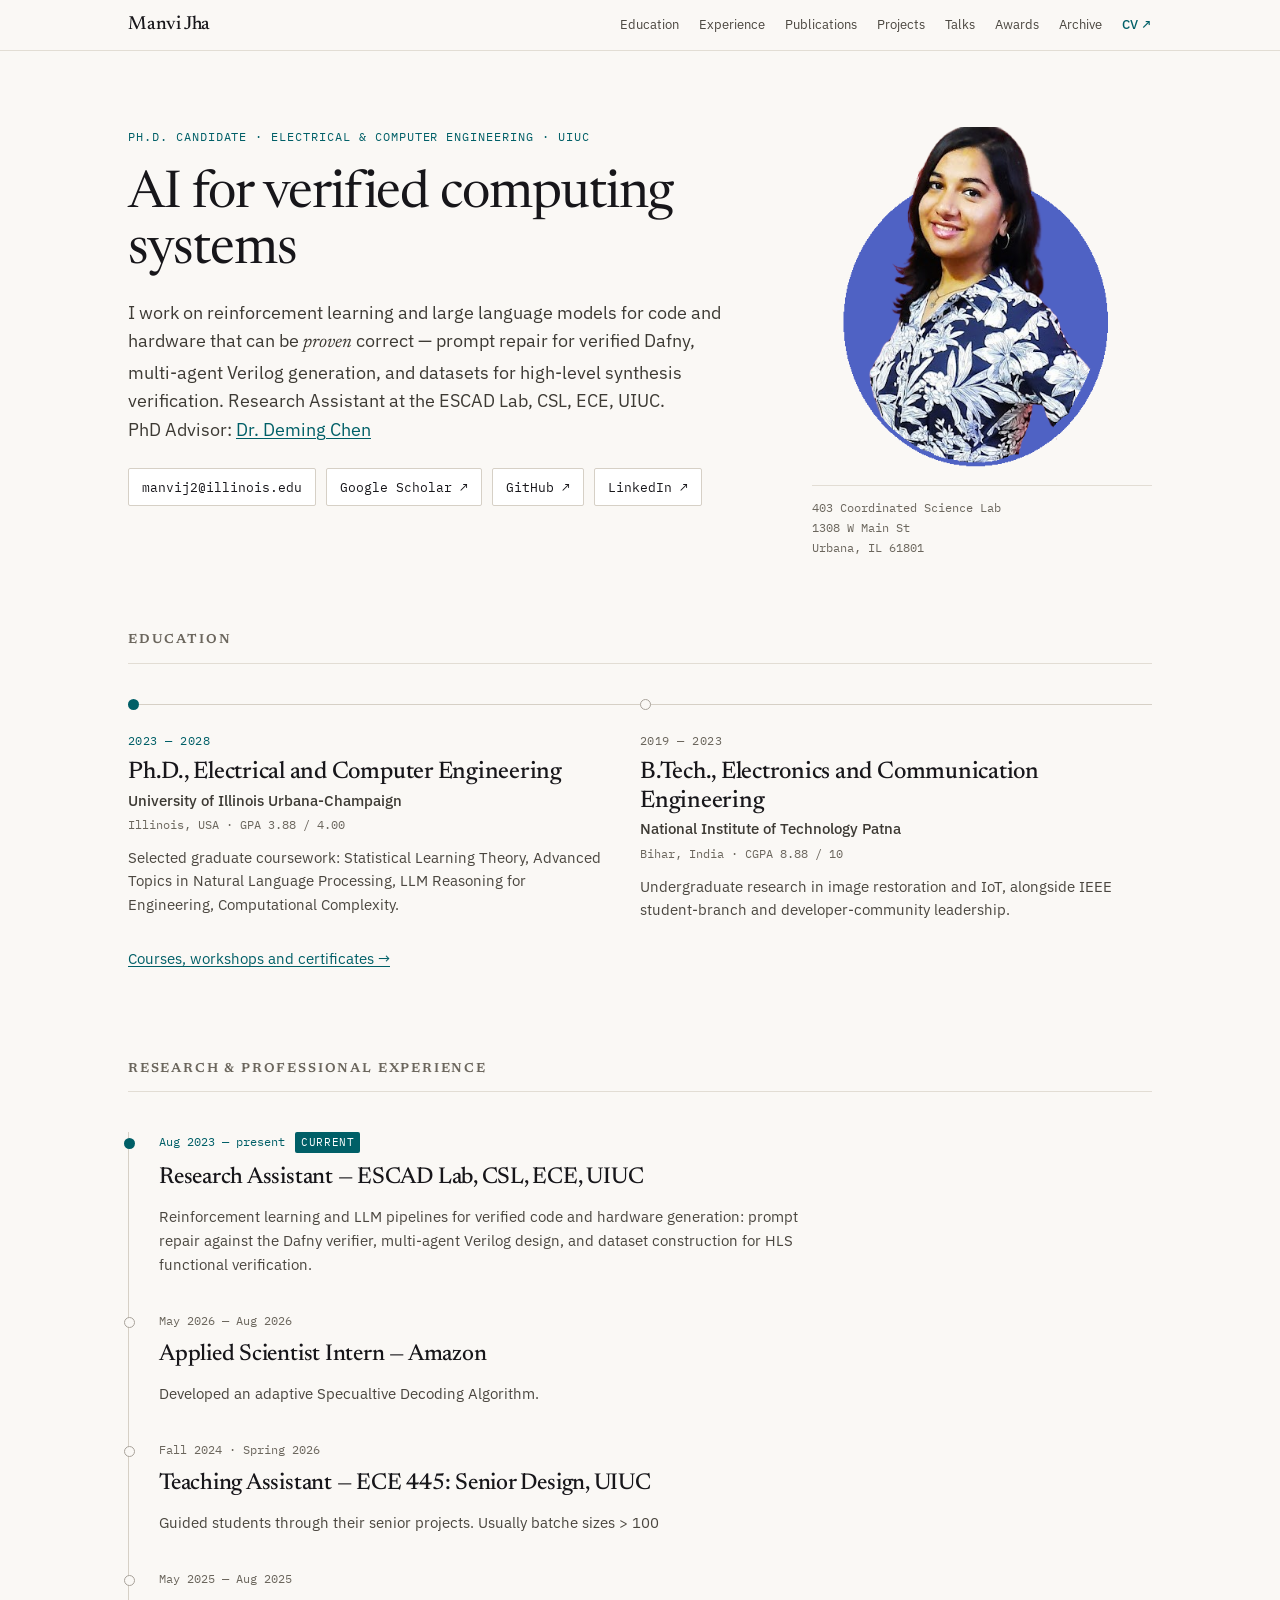
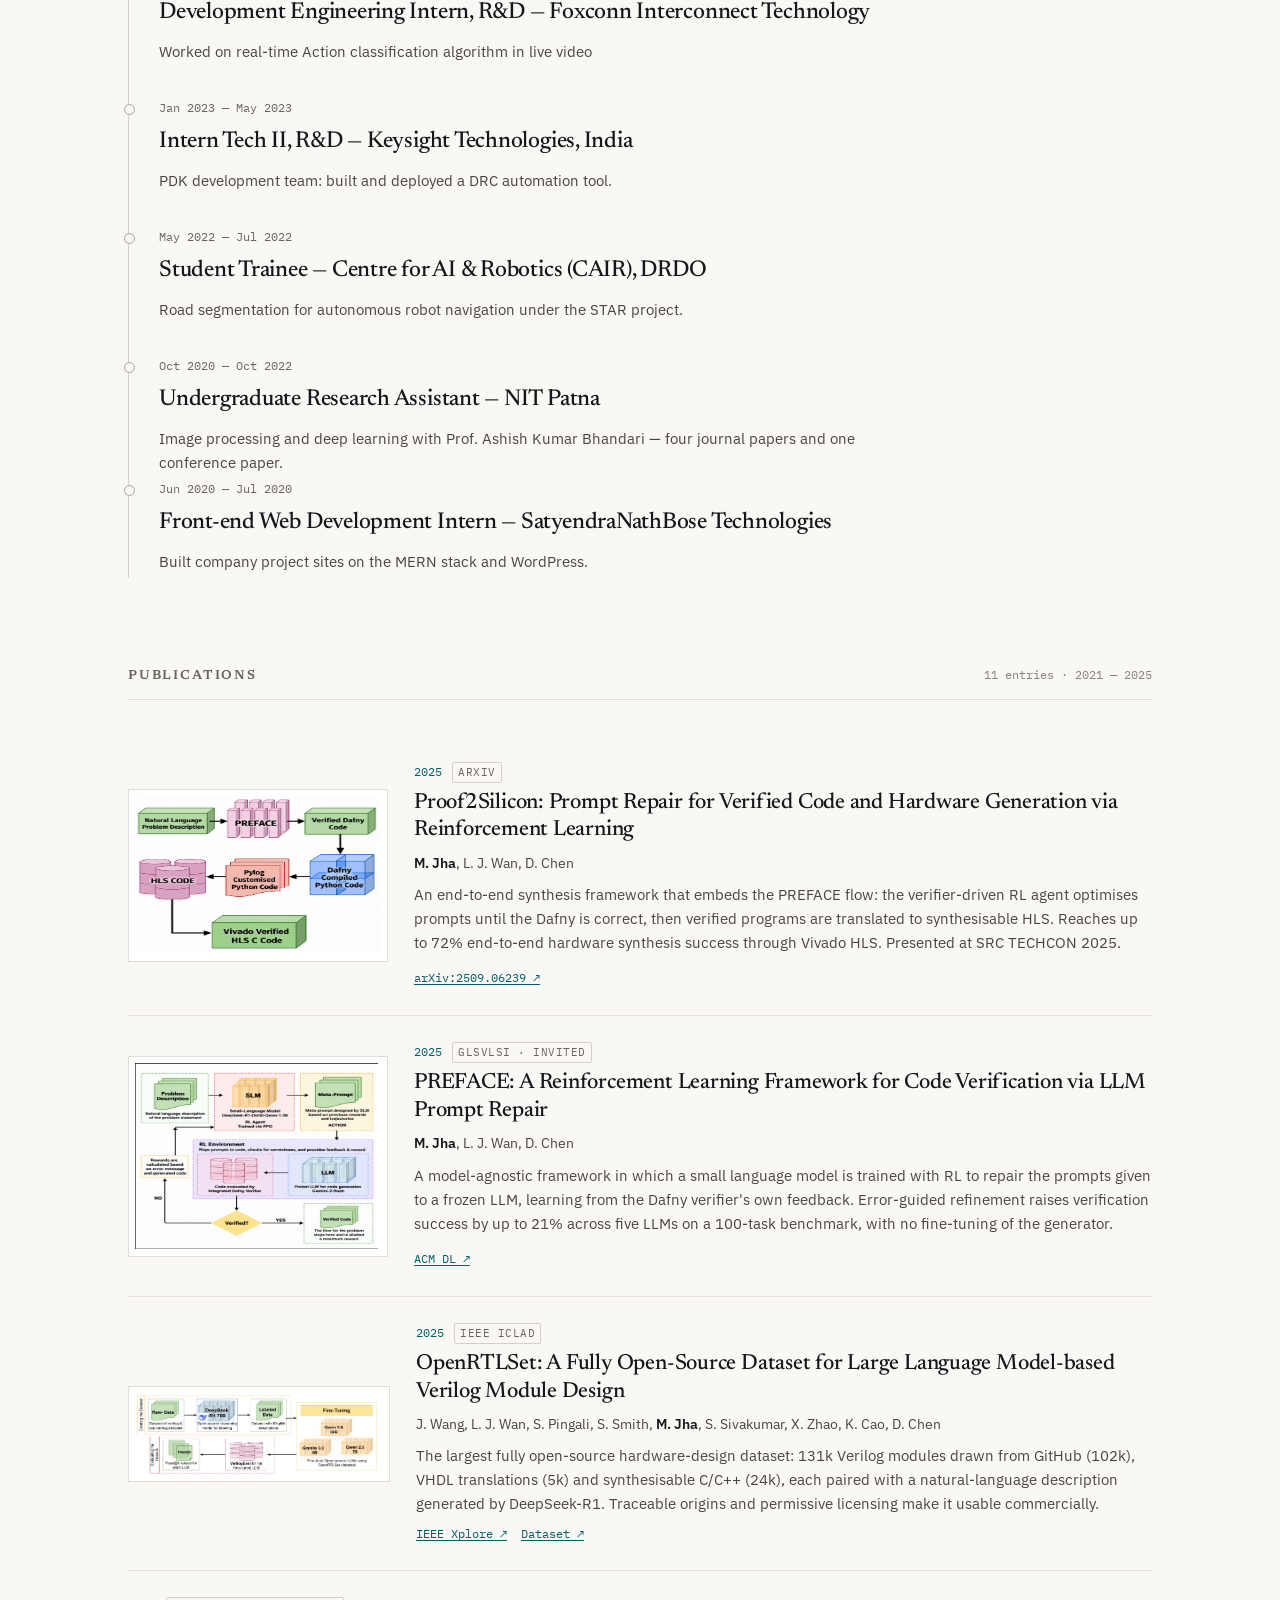
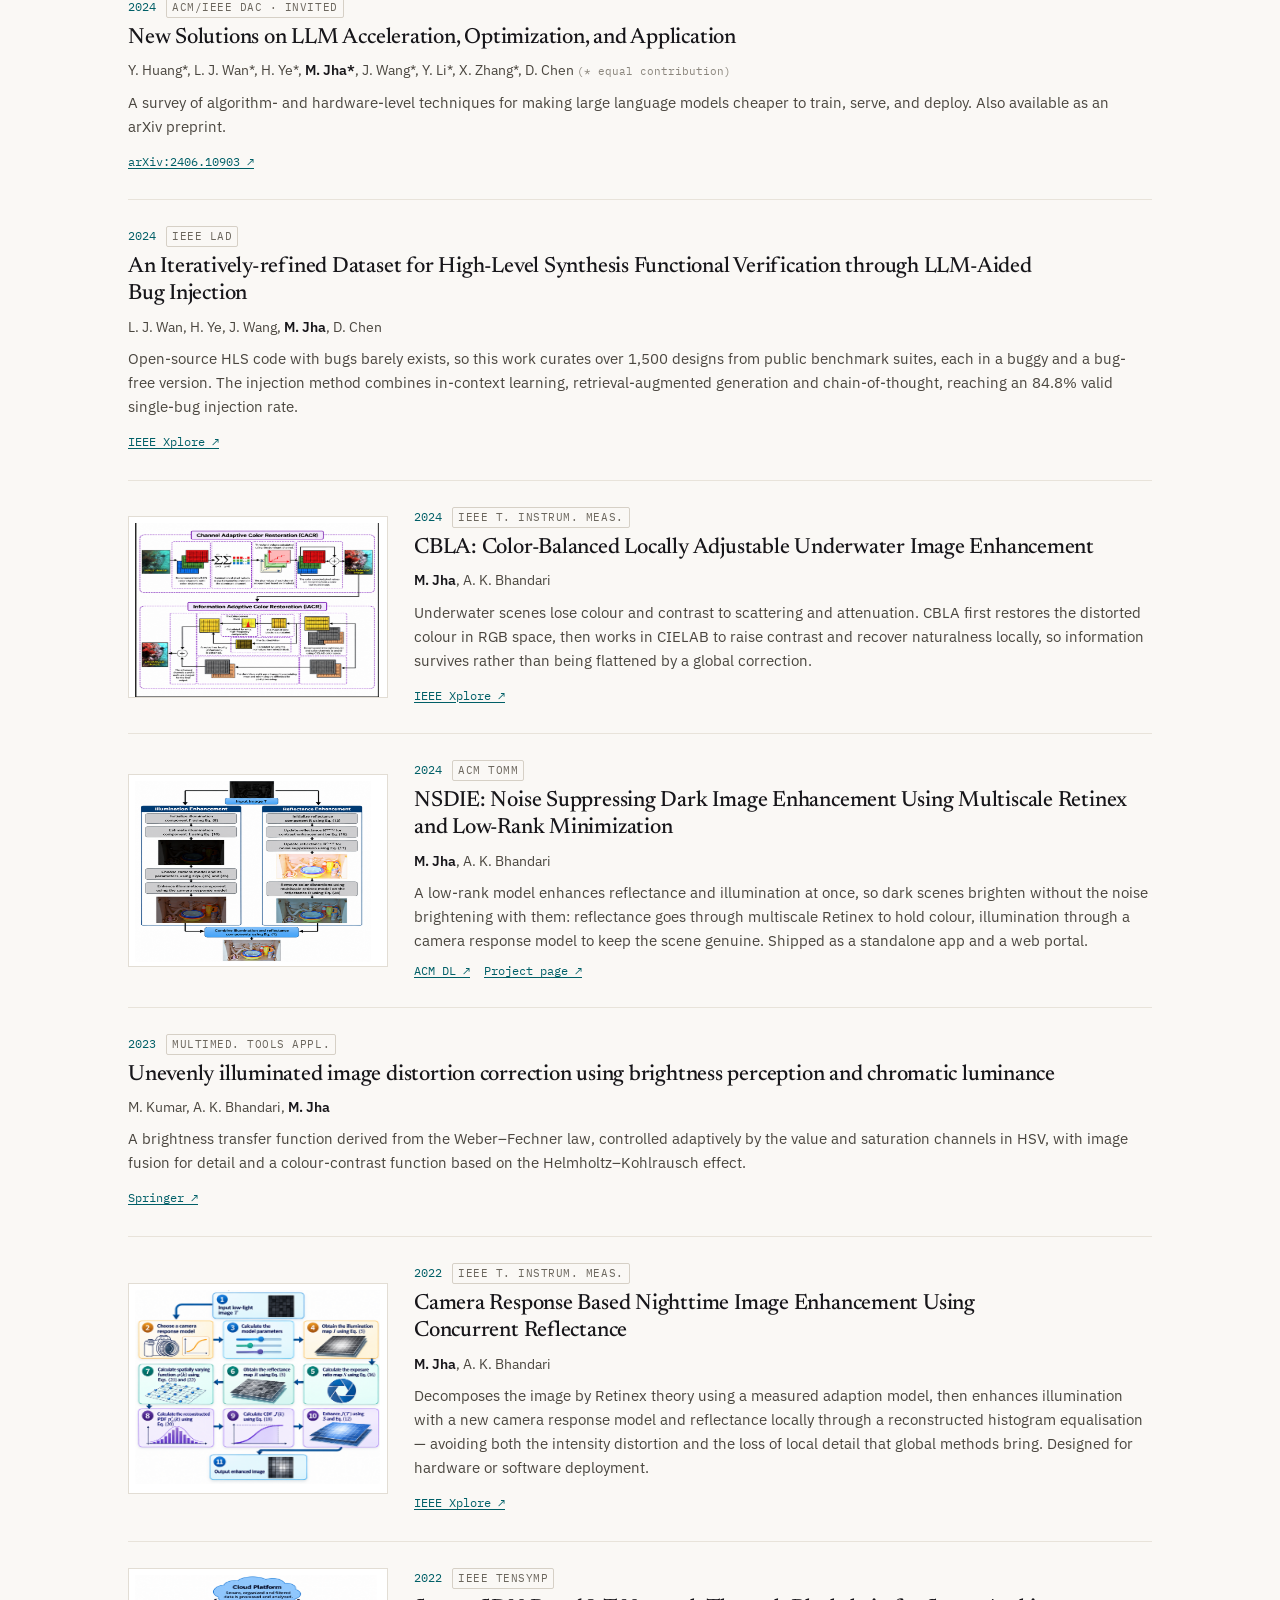
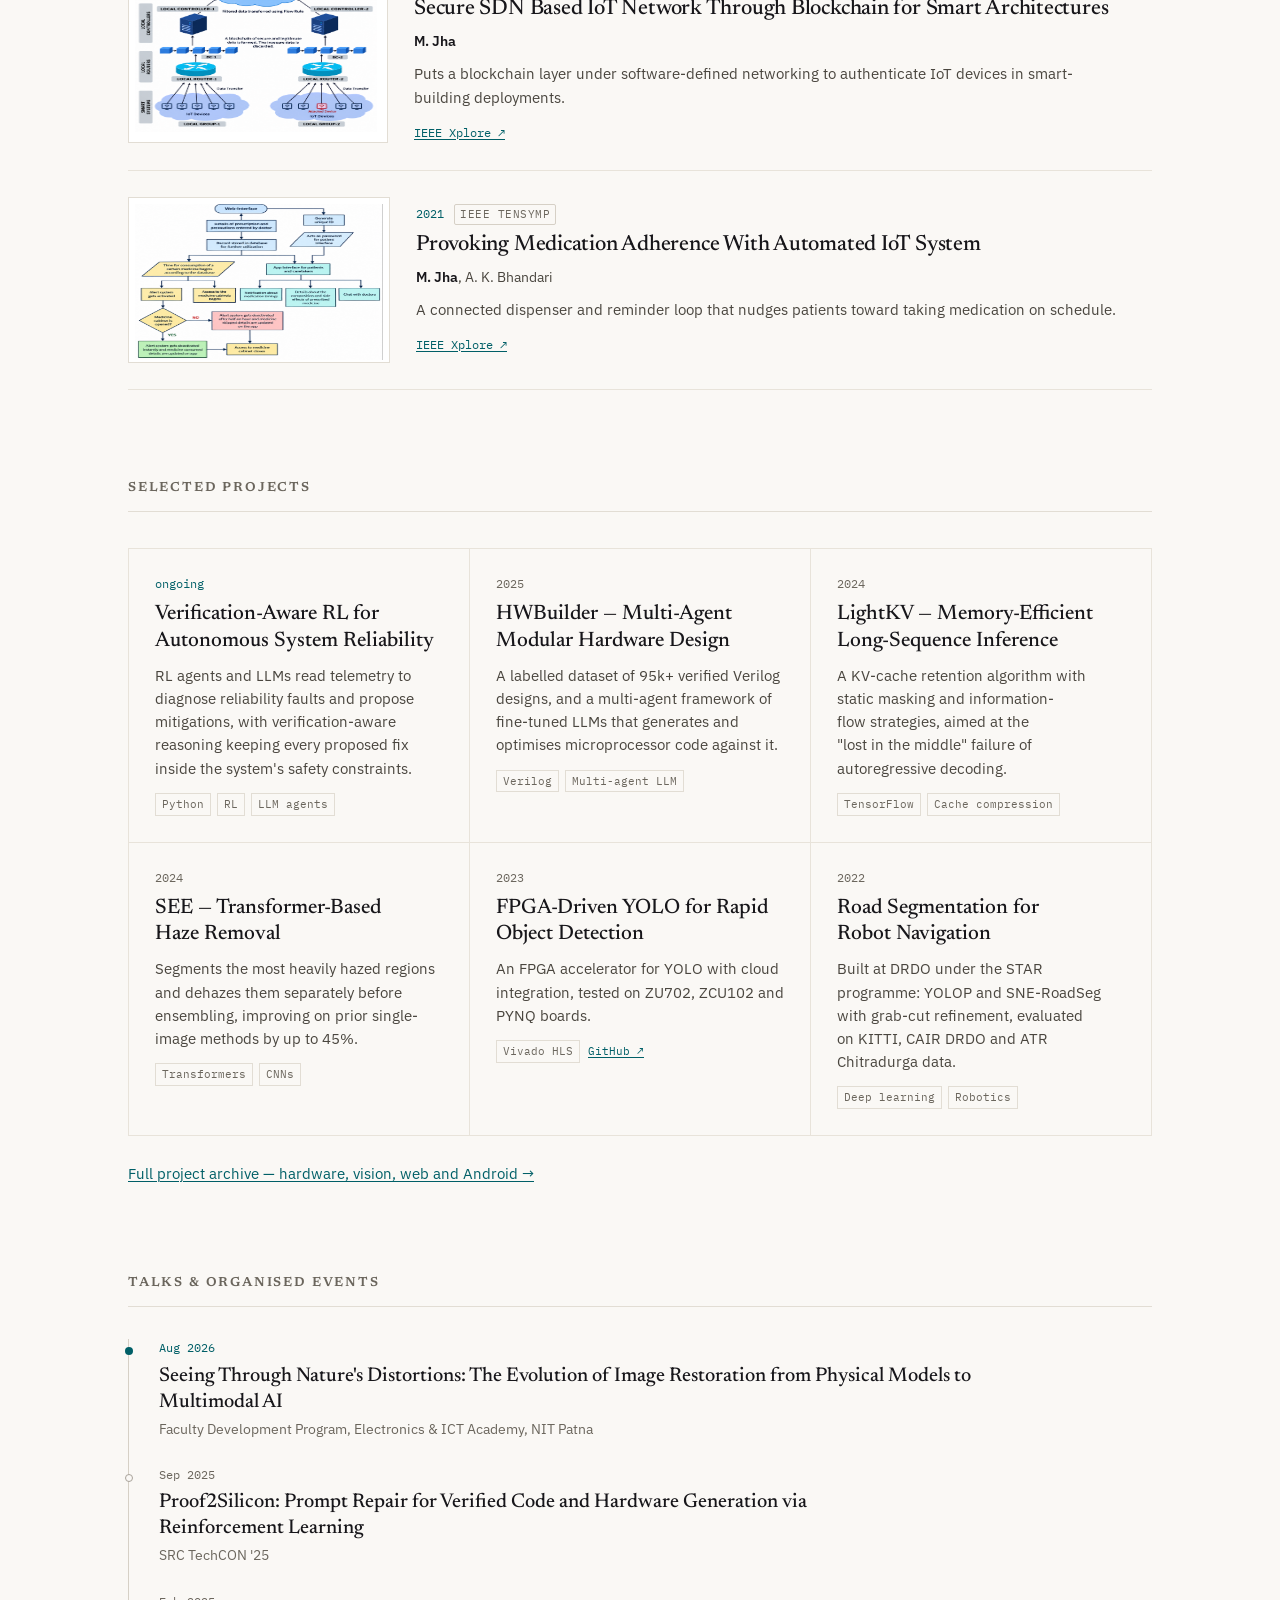
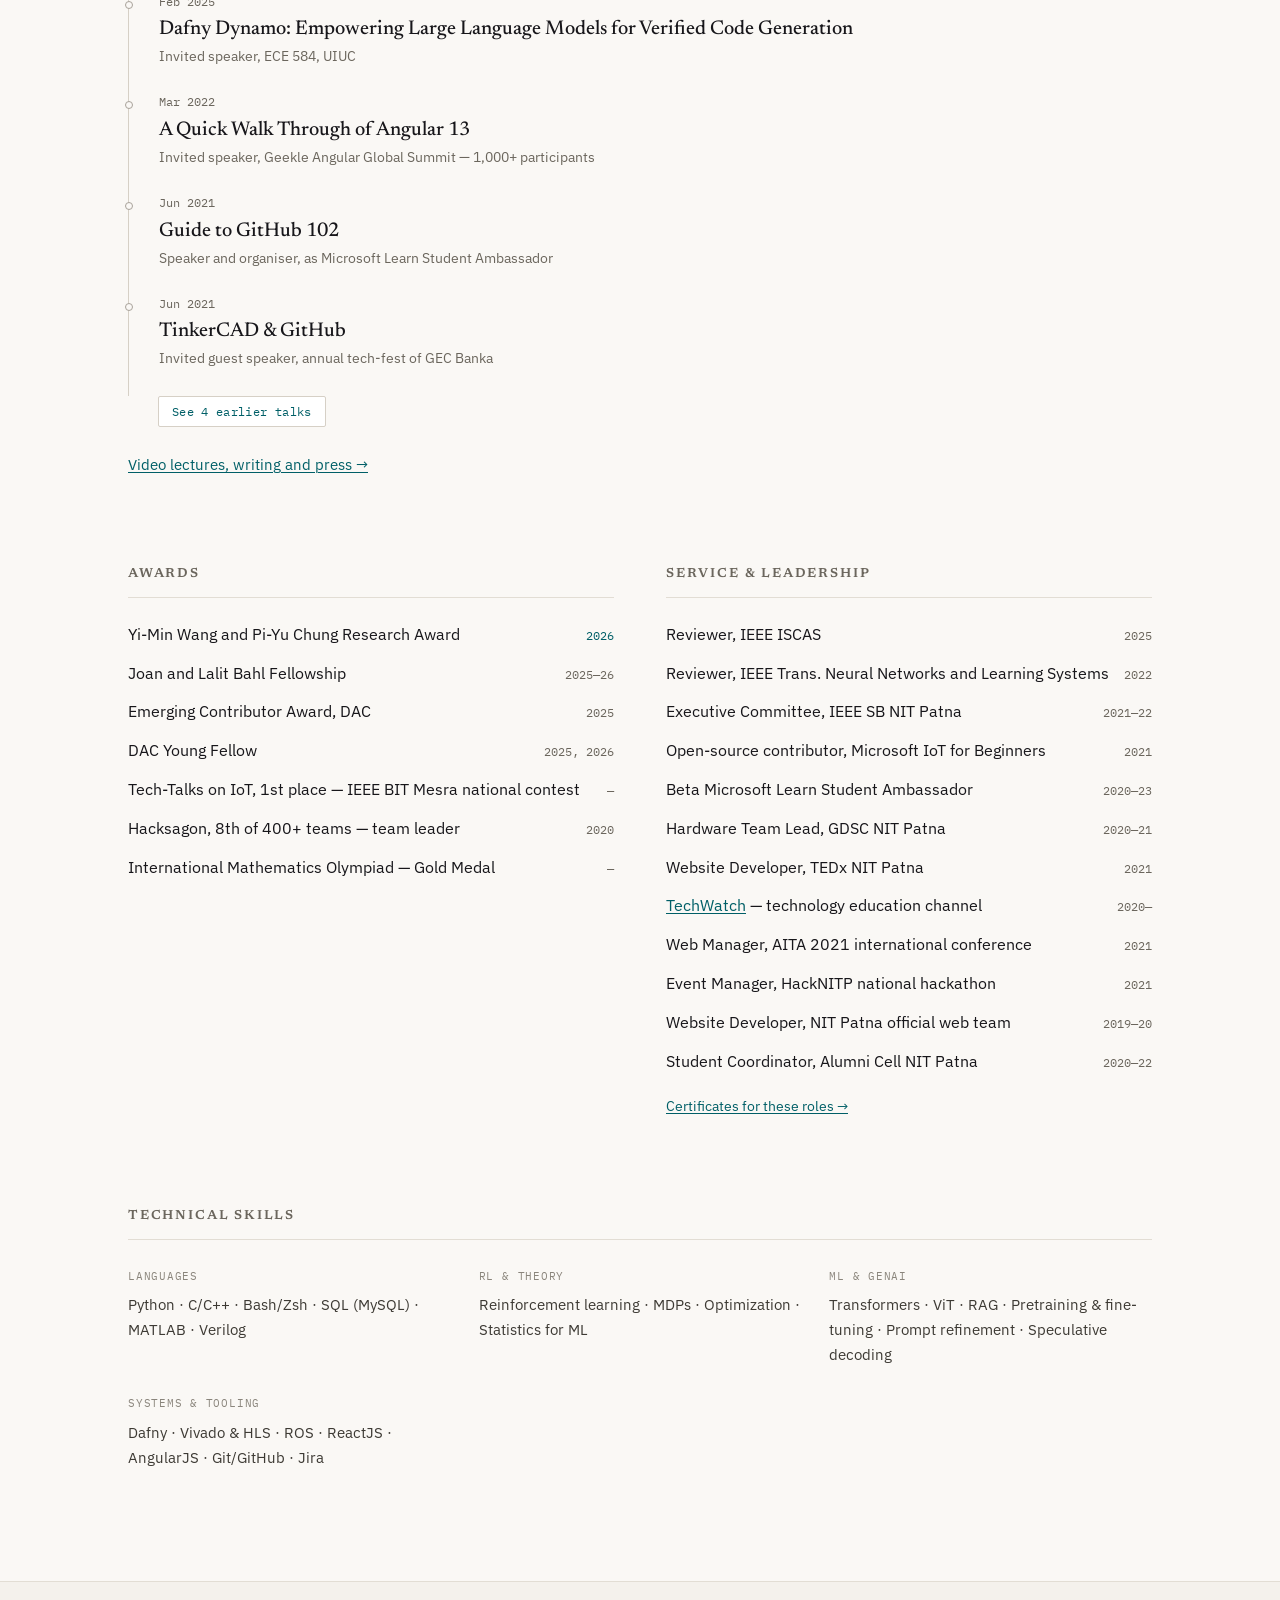
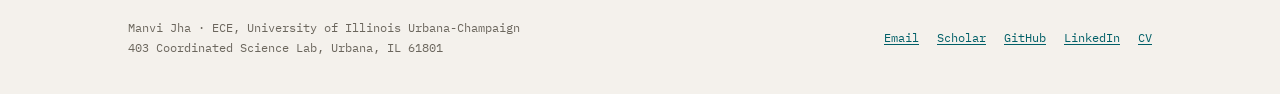
==== commit fb34007d: "new one" ====
--- a/index.html
+++ b/index.html
@@ -1,10 +1,9 @@
 <!DOCTYPE html>
 <html lang="en">
 <head>
-<meta charset="utf-8">
+<meta charset="utf-8" />
+<title>Manvi Jha — AI for Verified Computing Systems</title>
 <meta name="viewport" content="width=device-width, initial-scale=1">
-<title>Manvi Jha | Academic Portfolio</title>
-<meta name="description" content="Manvi Jha, Ph.D. candidate in Electrical and Computer Engineering at UIUC. Research, publications, projects, talks, and academic experience.">
 <link rel="preconnect" href="https://fonts.googleapis.com">
 <link href="https://fonts.googleapis.com/css2?family=Newsreader:ital,opsz,wght@0,6..72,400;0,6..72,500;0,6..72,600;1,6..72,400&amp;family=IBM+Plex+Sans:wght@400;500;600&amp;family=IBM+Plex+Mono:wght@400;500&amp;display=swap" rel="stylesheet">
 <style>
@@ -13,35 +12,34 @@
   a:hover { color: oklch(0.33 0.07 205); }
   html { scroll-behavior: smooth; }
 </style>
-<link rel="stylesheet" href="/site.css">
 </head>
 <body>
 <div style="font-family:'IBM Plex Sans',Helvetica,sans-serif; font-size:16px; line-height:1.6">
 
   <!-- NAV -->
-  <div class="site-nav" style="position:sticky; top:0; z-index:50; background:rgba(250,248,245,0.92); backdrop-filter:blur(8px); border-bottom:1px solid #e2ddd4">
-    <div class="page-container" style="max-width:1080px; margin:0 auto; padding:12px 28px; box-sizing:border-box; display:flex; align-items:center; justify-content:space-between; gap:20px; flex-wrap:wrap">
+  <div style="position:sticky; top:0; z-index:50; background:rgba(250,248,245,0.92); backdrop-filter:blur(8px); border-bottom:1px solid #e2ddd4">
+    <div style="max-width:1080px; margin:0 auto; padding:10px clamp(16px,4vw,28px); box-sizing:border-box; display:flex; align-items:center; justify-content:space-between; gap:6px 20px; flex-wrap:wrap">
       <a href="#top" style="font-family:'Newsreader',Georgia,serif; font-size:19px; font-weight:500; color:#17161a; text-decoration:none; letter-spacing:-0.01em">Manvi Jha</a>
-      <div style="display:flex; gap:20px; flex-wrap:wrap; font-size:13.5px">
+      <div style="display:flex; gap:6px clamp(10px,2.2vw,20px); flex-wrap:wrap; font-size:13px">
         <a href="#education" style="color:#4a463f; text-decoration:none">Education</a>
         <a href="#research" style="color:#4a463f; text-decoration:none">Experience</a>
         <a href="#publications" style="color:#4a463f; text-decoration:none">Publications</a>
         <a href="#projects" style="color:#4a463f; text-decoration:none">Projects</a>
         <a href="#talks" style="color:#4a463f; text-decoration:none">Talks</a>
         <a href="#awards" style="color:#4a463f; text-decoration:none">Awards</a>
-        <a href="/project-archive.html" style="color:#4a463f; text-decoration:none">Archive</a>
-        <a href="/uploads/cv.pdf" target="_blank" rel="noreferrer" style="color:oklch(0.44 0.08 205); text-decoration:none; font-weight:500">CV ↗</a>
+        <a href="projects.html" style="color:#4a463f; text-decoration:none">Archive</a>
+        <a href="assets/ManviJha_CV.pdf" target="_blank" rel="noreferrer" style="color:oklch(0.44 0.08 205); text-decoration:none; font-weight:500">CV ↗</a>
       </div>
     </div>
   </div>
 
-  <div class="page-container" id="top" style="max-width:1080px; margin:0 auto; padding:0 28px 110px; box-sizing:border-box">
+  <div id="top" style="max-width:1080px; margin:0 auto; padding:0 clamp(16px,4vw,28px) 110px; box-sizing:border-box">
 
     <!-- HERO -->
-    <div class="responsive-grid hero-grid" style="display:grid; grid-template-columns:minmax(0,1.7fr) minmax(0,1fr); gap:44px; align-items:start; padding:76px 0 64px">
-      <div style="display:flex; flex-direction:column; gap:20px">
+    <div style="display:flex; flex-wrap:wrap; gap:44px; align-items:flex-start; padding:76px 0 64px">
+      <div style="flex:1 1 400px; min-width:0; display:flex; flex-direction:column; gap:20px">
         <div style="font-family:'IBM Plex Mono',monospace; font-size:12px; letter-spacing:0.08em; text-transform:uppercase; color:oklch(0.44 0.08 205)">PH.D. CANDIDATE · ELECTRICAL &amp; COMPUTER ENGINEERING · UIUC</div>
-        <h1 style="margin:0; font-family:'Newsreader',Georgia,serif; font-size:52px; font-weight:400; line-height:1.08; letter-spacing:-0.02em">AI for verified computing systems</h1>
+        <h1 style="margin:0; font-family:'Newsreader',Georgia,serif; font-size:clamp(32px,7vw,52px); font-weight:400; line-height:1.08; letter-spacing:-0.02em">AI for verified computing systems</h1>
         <p style="margin:0; max-width:56ch; font-size:17.5px; line-height:1.62; color:#3d3a34; text-wrap:pretty">I work on reinforcement learning and large language models for code and hardware that can be <em style="font-family: Newsreader, Georgia, serif; font-size: 19px;">proven</em> correct — prompt repair for verified Dafny, multi-agent Verilog generation, and datasets for high-level synthesis verification. Research Assistant at the ESCAD Lab, CSL, ECE, UIUC.&nbsp;<br>PhD Advisor: <a href="https://dchen.ece.illinois.edu/">Dr. Deming Chen</a></p>
         <div style="display:flex; flex-wrap:wrap; gap:10px; padding-top:4px">
           <a href="mailto:manvij2@illinois.edu" style="font-family:'IBM Plex Mono',monospace; font-size:12.5px; padding:8px 13px; border:1px solid #d6d0c6; border-radius:2px; text-decoration:none; color:#17161a; background:#fff">manvij2@illinois.edu</a>
@@ -50,19 +48,19 @@
           <a href="https://www.linkedin.com/in/manvi-jha-2784711a7/" target="_blank" rel="noreferrer" style="font-family:'IBM Plex Mono',monospace; font-size:12.5px; padding:8px 13px; border:1px solid #d6d0c6; border-radius:2px; text-decoration:none; color:#17161a; background:#fff">LinkedIn ↗</a>
         </div>
       </div>
-      <div style="display:flex; flex-direction:column; gap:14px">
-        <img src="/src/Assets/me2.png" alt="Manvi Jha" style="width:100%; height:auto; display:block; border-radius:2px">
+      <div style="flex:1 1 240px; min-width:0; max-width:340px; display:flex; flex-direction:column; gap:14px">
+        <img src="assets/portrait.png" alt="Manvi Jha" style="width:100%; height:auto; display:block; border-radius:2px">
         <div style="font-family:'IBM Plex Mono',monospace; font-size:11.5px; line-height:1.75; color:#6b665d; border-top:1px solid #e2ddd4; padding-top:12px">403 Coordinated Science Lab<br>1308 W Main St<br>Urbana, IL 61801</div>
       </div>
     </div>
 
     <!-- EDUCATION -->
-    <div id="education" style="padding-top:8px; scroll-margin-top:70px">
+    <div id="education" style="padding-top:8px; scroll-margin-top:max(74px, 240px - 20vw)">
       <div style="display:flex; align-items:baseline; justify-content:space-between; gap:16px; border-bottom:1px solid #e2ddd4; padding-bottom:12px; margin-bottom:40px">
         <h2 style="margin:0; font-family:'Newsreader',Georgia,serif; font-size:13px; font-weight:600; letter-spacing:0.14em; text-transform:uppercase; color:#6b665d">Education</h2>
       </div>
 
-
+      
         <div style="display:flex; flex-wrap:wrap; gap:0">
           <div style="flex:1 1 300px; min-width:0; position:relative; border-top:1px solid #d6d0c6; padding:26px 36px 0 0; box-sizing:border-box">
             <span style="position:absolute; left:0; top:-5.5px; width:11px; height:11px; border-radius:50%; background:oklch(0.44 0.08 205)"></span>
@@ -81,18 +79,18 @@
             <p style="margin:12px 0 0; font-size:14.5px; line-height:1.6; color:#4a463f; text-wrap:pretty">Undergraduate research in image restoration and IoT, alongside IEEE student-branch and developer-community leadership.</p>
           </div>
         </div>
-
-
-
-      <p style="margin:26px 0 0; font-size:14.5px"><a href="/certificates.html">Courses, workshops and certificates →</a></p>
+      
+
+      
+      <p style="margin:26px 0 0; font-size:14.5px"><a href="certificates.html">Courses, workshops and certificates →</a></p>
     </div>
 
     <!-- RESEARCH & EXPERIENCE -->
-    <div id="research" style="padding-top:88px; scroll-margin-top:70px">
+    <div id="research" style="padding-top:88px; scroll-margin-top:max(74px, 240px - 20vw)">
       <div style="border-bottom:1px solid #e2ddd4; padding-bottom:12px; margin-bottom:40px">
         <h2 style="margin:0; font-family:'Newsreader',Georgia,serif; font-size:13px; font-weight:600; letter-spacing:0.14em; text-transform:uppercase; color:#6b665d">Research &amp; Professional Experience</h2>
       </div>
-      <div class="responsive-grid" style="display:grid; grid-template-columns:minmax(0,1fr); gap:0; max-width:760px">
+      <div style="display:grid; grid-template-columns:minmax(0,1fr); gap:0; max-width:760px">
 
         <div style="position:relative; border-left:1px solid #d6d0c6; padding:0 0 34px 30px">
           <span style="position:absolute; left:-5.5px; top:6px; width:11px; height:11px; border-radius:50%; background:oklch(0.44 0.08 205)"></span>
@@ -107,7 +105,7 @@
         <div style="position:relative; border-left:1px solid #d6d0c6; padding:0 0 34px 30px">
           <span style="position:absolute; left:-5.5px; top:6px; width:11px; height:11px; border-radius:50%; background:#faf8f5; border:1.5px solid #a8a29a; box-sizing:border-box"></span>
           <div style="font-family:'IBM Plex Mono',monospace; font-size:12px; color:#6b665d">May 2026 — Aug 2026</div>
-          <h3 style="margin:7px 0 3px; font-family:'Newsreader',Georgia,serif; font-size:23px; font-weight:500; letter-spacing:-0.01em">Applied Scientist Intern — Amazon</h3>
+          <h3 style="margin:7px 0 3px; font-family:'Newsreader',Georgia,serif; font-size:23px; font-weight:500; letter-spacing:-0.01em">Applied Scientist Intern — Amazon</h3><p style="margin:8px 0 0; font-size:15px; line-height:1.6; color:#4a463f; text-wrap:pretty">Developed an adaptive Specualtive Decoding Algorithm.</p>
         </div>
 
         <div style="position:relative; border-left:1px solid #d6d0c6; padding:0 0 34px 30px">
@@ -115,13 +113,13 @@
           <div style="display:flex; align-items:baseline; gap:10px; flex-wrap:wrap">
             <div style="font-family:'IBM Plex Mono',monospace; font-size:12px; color:#6b665d">Fall 2024 · Spring 2026</div>
           </div>
-          <h3 style="margin:7px 0 3px; font-family:'Newsreader',Georgia,serif; font-size:23px; font-weight:500; letter-spacing:-0.01em">Teaching Assistant — ECE 445: Senior Design, UIUC</h3>
+          <h3 style="margin:7px 0 3px; font-family:'Newsreader',Georgia,serif; font-size:23px; font-weight:500; letter-spacing:-0.01em">Teaching Assistant — ECE 445: Senior Design, UIUC</h3><p style="margin:8px 0 0; font-size:15px; line-height:1.6; color:#4a463f; text-wrap:pretty">Guided students through their senior projects. Usually batche sizes &gt; 100</p>
         </div>
 
         <div style="position:relative; border-left:1px solid #d6d0c6; padding:0 0 34px 30px">
           <span style="position:absolute; left:-5.5px; top:6px; width:11px; height:11px; border-radius:50%; background:#faf8f5; border:1.5px solid #a8a29a; box-sizing:border-box"></span>
           <div style="font-family:'IBM Plex Mono',monospace; font-size:12px; color:#6b665d">May 2025 — Aug 2025</div>
-          <h3 style="margin:7px 0 3px; font-family:'Newsreader',Georgia,serif; font-size:23px; font-weight:500; letter-spacing:-0.01em">Development Engineering Intern, R&amp;D — Foxconn Interconnect Technology</h3>
+          <h3 style="margin:7px 0 3px; font-family:'Newsreader',Georgia,serif; font-size:23px; font-weight:500; letter-spacing:-0.01em">Development Engineering Intern, R&amp;D — Foxconn Interconnect Technology</h3><p style="margin:8px 0 0; font-size:15px; line-height:1.6; color:#4a463f; text-wrap:pretty">Worked on real-time Action classification algorithm in live video</p>
         </div>
 
         <div style="position:relative; border-left:1px solid #d6d0c6; padding:0 0 34px 30px">
@@ -135,7 +133,7 @@
           <span style="position:absolute; left:-5.5px; top:6px; width:11px; height:11px; border-radius:50%; background:#faf8f5; border:1.5px solid #a8a29a; box-sizing:border-box"></span>
           <div style="font-family:'IBM Plex Mono',monospace; font-size:12px; color:#6b665d">May 2022 — Jul 2022</div>
           <h3 style="margin:7px 0 3px; font-family:'Newsreader',Georgia,serif; font-size:23px; font-weight:500; letter-spacing:-0.01em">Student Trainee — Centre for AI &amp; Robotics (CAIR), DRDO</h3>
-          <p style="margin:8px 0 0; font-size:15px; line-height:1.6; color:#4a463f; text-wrap:pretty">Road segmentation for autonomous robot navigation under the STAR programme.</p>
+          <p style="margin:8px 0 0; font-size:15px; line-height:1.6; color:#4a463f; text-wrap:pretty">Road segmentation for autonomous robot navigation under the STAR project.</p>
         </div>
 
         <div style="position:relative; border-left:1px solid #d6d0c6; padding:0 0 4px 30px">
@@ -156,7 +154,7 @@
     </div>
 
     <!-- PUBLICATIONS -->
-    <div id="publications" style="padding-top:88px; scroll-margin-top:70px">
+    <div id="publications" style="padding-top:88px; scroll-margin-top:max(74px, 240px - 20vw)">
       <div style="display:flex; align-items:baseline; justify-content:space-between; gap:16px; border-bottom:1px solid #e2ddd4; padding-bottom:12px; margin-bottom:36px">
         <h2 style="margin:0; font-family:'Newsreader',Georgia,serif; font-size:13px; font-weight:600; letter-spacing:0.14em; text-transform:uppercase; color:#6b665d">Publications</h2>
         <span style="font-family:'IBM Plex Mono',monospace; font-size:11.5px; color:#8a857c">11 entries · 2021 — 2025</span>
@@ -164,213 +162,198 @@
 
       <div style="display:flex; flex-direction:column">
 
-        <div class="responsive-grid publication-row" style="display:grid; grid-template-columns:168px minmax(0,1fr); gap:26px; padding:26px 0; border-bottom:1px solid #e8e3da">
-
-            <div class="responsive-grid" style="aspect-ratio:4/3; border:1px solid #e2ddd4; background-image:repeating-linear-gradient(135deg,#f2efe9 0 6px,#e9e5dd 6px 12px); display:grid; place-items:center; text-align:center; padding:8px; box-sizing:border-box">
-              <span style="font-family:'IBM Plex Mono',monospace; font-size:10px; line-height:1.4; color:#8a857c">figure<br>Proof2Silicon</span>
-            </div>
-
-          <div style="display:flex; flex-direction:column; gap:7px">
+        <div style="display:flex; flex-wrap:wrap; gap:26px; padding:26px 0; border-bottom:1px solid #e8e3da; align-items:center">
+          
+            <a href="https://arxiv.org/abs/2509.06239" target="_blank" rel="noreferrer" style="flex: 0 0 260px; width: 241px; max-width: 100%; border: 1px solid #e2ddd4; background: #fff; padding: 6px; box-sizing: border-box; display: block; height: 173px">
+              <img src="figures/proof2silicon-diagram.png" alt="Proof2Silicon overview: a natural-language problem description through PREFACE to verified Dafny, compiled to Python, customised with PyLog, then HLS code verified in Vivado" style="display: block; width: 244px; height: 157px">
+            </a>
+          
+          <div style="flex:1 1 320px; min-width:0; display:flex; flex-direction:column; gap:7px">
             <div style="display:flex; gap:10px; align-items:baseline; flex-wrap:wrap">
               <span style="font-family:'IBM Plex Mono',monospace; font-size:11.5px; color:oklch(0.44 0.08 205)">2025</span>
               <span style="font-family:'IBM Plex Mono',monospace; font-size:10.5px; letter-spacing:0.05em; text-transform:uppercase; color:#6b665d; border:1px solid #d6d0c6; padding:1px 5px; border-radius:2px">arXiv</span>
             </div>
-            <h3 style="margin:0; font-family:'Newsreader',Georgia,serif; font-size:22px; font-weight:500; line-height:1.25; letter-spacing:-0.01em; text-wrap:pretty">Proof2Silicon: Prompt Repair for Verified Code and Hardware Generation via Reinforcement Learning</h3>
+            <h3 style="margin: 0; font-family: 'Newsreader',Georgia,serif; font-size: 22px; font-weight: 500; line-height: 1.25; letter-spacing: -0.01em; text-wrap: pretty">Proof2Silicon: Prompt Repair for Verified Code and Hardware Generation via Reinforcement Learning</h3>
             <div style="font-size:14px; color:#4a463f"><strong style="font-weight:600; color:#17161a">M. Jha</strong>, L. J. Wan, D. Chen</div>
-            <p style="margin:2px 0 0; font-size:15px; line-height:1.6; color:#4a463f; max-width:62ch; text-wrap:pretty">An end-to-end synthesis framework that embeds the PREFACE flow: the verifier-driven RL agent optimises prompts until the Dafny is correct, then verified programs are translated to synthesisable HLS. Reaches up to 72% end-to-end hardware synthesis success through Vivado HLS. Presented at SRC TECHCON 2025.</p>
+            <p style="margin: 2px 0 0; font-size: 15px; line-height: 1.6; color: #4a463f; text-wrap: pretty">An end-to-end synthesis framework that embeds the PREFACE flow: the verifier-driven RL agent optimises prompts until the Dafny is correct, then verified programs are translated to synthesisable HLS. Reaches up to 72% end-to-end hardware synthesis success through Vivado HLS. Presented at SRC TECHCON 2025.</p>
             <div style="padding-top:2px"><a href="https://arxiv.org/abs/2509.06239" target="_blank" rel="noreferrer" style="font-family:'IBM Plex Mono',monospace; font-size:11.5px">arXiv:2509.06239 ↗</a></div>
           </div>
         </div>
 
-        <div class="responsive-grid publication-row" style="display:grid; grid-template-columns:168px minmax(0,1fr); gap:26px; padding:26px 0; border-bottom:1px solid #e8e3da">
-
-            <div class="responsive-grid" style="aspect-ratio:4/3; border:1px solid #e2ddd4; background-image:repeating-linear-gradient(135deg,#f2efe9 0 6px,#e9e5dd 6px 12px); display:grid; place-items:center; text-align:center; padding:8px; box-sizing:border-box">
-              <span style="font-family:'IBM Plex Mono',monospace; font-size:10px; line-height:1.4; color:#8a857c">figure<br>PREFACE</span>
-            </div>
-
-          <div style="display:flex; flex-direction:column; gap:7px">
+        <div style="display:flex; flex-wrap:wrap; gap:26px; padding:26px 0; border-bottom:1px solid #e8e3da; align-items:center">
+          
+            <a href="https://doi.org/10.1145/3716368.3735300" target="_blank" rel="noreferrer" style="flex: 0 0 260px; width: 223px; max-width: 100%; border: 1px solid #e2ddd4; background: #fff; padding: 6px; box-sizing: border-box; display: block; height: 201px">
+              <img src="figures/preface.png" alt="PREFACE loop: an SLM trained via PPO writes meta-prompts for a frozen LLM, whose Dafny code is checked by the integrated verifier and rewarded on the error message" style="display: block; width: 243px; height: 186px">
+            </a>
+          
+          <div style="flex:1 1 320px; min-width:0; display:flex; flex-direction:column; gap:7px">
             <div style="display:flex; gap:10px; align-items:baseline; flex-wrap:wrap">
               <span style="font-family:'IBM Plex Mono',monospace; font-size:11.5px; color:oklch(0.44 0.08 205)">2025</span>
               <span style="font-family:'IBM Plex Mono',monospace; font-size:10.5px; letter-spacing:0.05em; text-transform:uppercase; color:#6b665d; border:1px solid #d6d0c6; padding:1px 5px; border-radius:2px">GLSVLSI · invited</span>
             </div>
             <h3 style="margin:0; font-family:'Newsreader',Georgia,serif; font-size:22px; font-weight:500; line-height:1.25; letter-spacing:-0.01em; text-wrap:pretty">PREFACE: A Reinforcement Learning Framework for Code Verification via LLM Prompt Repair</h3>
             <div style="font-size:14px; color:#4a463f"><strong style="font-weight:600; color:#17161a">M. Jha</strong>, L. J. Wan, D. Chen</div>
-            <p style="margin:2px 0 0; font-size:15px; line-height:1.6; color:#4a463f; max-width:62ch; text-wrap:pretty">A model-agnostic framework in which a small language model is trained with RL to repair the prompts given to a frozen LLM, learning from the Dafny verifier's own feedback. Error-guided refinement raises verification success by up to 21% across five LLMs on a 100-task benchmark, with no fine-tuning of the generator.</p>
+            <p style="margin: 2px 0 0; font-size: 15px; line-height: 1.6; color: #4a463f; text-wrap: pretty">A model-agnostic framework in which a small language model is trained with RL to repair the prompts given to a frozen LLM, learning from the Dafny verifier's own feedback. Error-guided refinement raises verification success by up to 21% across five LLMs on a 100-task benchmark, with no fine-tuning of the generator.</p>
             <div style="padding-top:2px"><a href="https://doi.org/10.1145/3716368.3735300" target="_blank" rel="noreferrer" style="font-family:'IBM Plex Mono',monospace; font-size:11.5px">ACM DL ↗</a></div>
           </div>
         </div>
 
-        <div class="responsive-grid publication-row" style="display:grid; grid-template-columns:168px minmax(0,1fr); gap:26px; padding:26px 0; border-bottom:1px solid #e8e3da">
-
-            <div class="responsive-grid" style="aspect-ratio:4/3; border:1px solid #e2ddd4; background-image:repeating-linear-gradient(135deg,#f2efe9 0 6px,#e9e5dd 6px 12px); display:grid; place-items:center; text-align:center; padding:8px; box-sizing:border-box">
-              <span style="font-family:'IBM Plex Mono',monospace; font-size:10px; line-height:1.4; color:#8a857c">figure<br>OpenRTLSet</span>
-            </div>
-
-          <div style="display:flex; flex-direction:column; gap:7px">
+        <div style="display:flex; flex-wrap:wrap; gap:26px; padding:26px 0; border-bottom:1px solid #e8e3da; align-items:center">
+          
+            <a href="https://ieeexplore.ieee.org/document/11106163/" target="_blank" rel="noreferrer" style="flex: 0 0 260px; width: 262px; max-width: 100%; border: 1px solid #e2ddd4; background: #fff; padding: 6px; box-sizing: border-box; display: block; height: 96px">
+              <img src="figures/openrtlset.png" alt="OpenRTLSet flow: raw Verilog and C++ samples labelled by DeepSeek-R1 70B, used to fine-tune Qwen 2.5 and Granite 3.3, then evaluated with VerilogEval pass@k" style="display: block; width: 248px; height: 83px">
+            </a>
+          
+          <div style="flex:1 1 320px; min-width:0; display:flex; flex-direction:column; gap:7px">
             <div style="display:flex; gap:10px; align-items:baseline; flex-wrap:wrap">
               <span style="font-family:'IBM Plex Mono',monospace; font-size:11.5px; color:oklch(0.44 0.08 205)">2025</span>
               <span style="font-family:'IBM Plex Mono',monospace; font-size:10.5px; letter-spacing:0.05em; text-transform:uppercase; color:#6b665d; border:1px solid #d6d0c6; padding:1px 5px; border-radius:2px">IEEE ICLAD</span>
             </div>
             <h3 style="margin:0; font-family:'Newsreader',Georgia,serif; font-size:22px; font-weight:500; line-height:1.25; letter-spacing:-0.01em; text-wrap:pretty">OpenRTLSet: A Fully Open-Source Dataset for Large Language Model-based Verilog Module Design</h3>
             <div style="font-size:14px; color:#4a463f">J. Wang, L. J. Wan, S. Pingali, S. Smith, <strong style="font-weight:600; color:#17161a">M. Jha</strong>, S. Sivakumar, X. Zhao, K. Cao, D. Chen</div>
-            <p style="margin:2px 0 0; font-size:15px; line-height:1.6; color:#4a463f; max-width:62ch; text-wrap:pretty">The largest fully open-source hardware-design dataset: 131k Verilog modules drawn from GitHub (102k), VHDL translations (5k) and synthesisable C/C++ (24k), each paired with a natural-language description generated by DeepSeek-R1. Traceable origins and permissive licensing make it usable commercially.</p>
+            <p style="margin: 2px 0 0; font-size: 15px; line-height: 1.6; color: #4a463f; text-wrap: pretty">The largest fully open-source hardware-design dataset: 131k Verilog modules drawn from GitHub (102k), VHDL translations (5k) and synthesisable C/C++ (24k), each paired with a natural-language description generated by DeepSeek-R1. Traceable origins and permissive licensing make it usable commercially.</p>
             <div style="display:flex; gap:14px; padding-top:2px; flex-wrap:wrap"><a href="https://ieeexplore.ieee.org/document/11106163/" target="_blank" rel="noreferrer" style="font-family:'IBM Plex Mono',monospace; font-size:11.5px">IEEE Xplore ↗</a><a href="https://github.com/UIUC-ChenLab/OpenRTLSet" target="_blank" rel="noreferrer" style="font-family:'IBM Plex Mono',monospace; font-size:11.5px">Dataset ↗</a></div>
           </div>
         </div>
 
-        <div class="responsive-grid publication-row" style="display:grid; grid-template-columns:168px minmax(0,1fr); gap:26px; padding:26px 0; border-bottom:1px solid #e8e3da">
-
-            <div class="responsive-grid" style="aspect-ratio:4/3; border:1px solid #e2ddd4; background-image:repeating-linear-gradient(135deg,#f2efe9 0 6px,#e9e5dd 6px 12px); display:grid; place-items:center; text-align:center; padding:8px; box-sizing:border-box">
-              <span style="font-family:'IBM Plex Mono',monospace; font-size:10px; line-height:1.4; color:#8a857c">figure<br>LLM acceleration</span>
-            </div>
-
-          <div style="display:flex; flex-direction:column; gap:7px">
+        <div style="display:flex; flex-wrap:wrap; gap:26px; padding:26px 0; border-bottom:1px solid #e8e3da; align-items:center">
+          <div style="flex:1 1 100%; min-width:0; display:flex; flex-direction:column; gap:7px">
             <div style="display:flex; gap:10px; align-items:baseline; flex-wrap:wrap">
               <span style="font-family:'IBM Plex Mono',monospace; font-size:11.5px; color:oklch(0.44 0.08 205)">2024</span>
               <span style="font-family:'IBM Plex Mono',monospace; font-size:10.5px; letter-spacing:0.05em; text-transform:uppercase; color:#6b665d; border:1px solid #d6d0c6; padding:1px 5px; border-radius:2px">ACM/IEEE DAC · invited</span>
             </div>
             <h3 style="margin:0; font-family:'Newsreader',Georgia,serif; font-size:22px; font-weight:500; line-height:1.25; letter-spacing:-0.01em; text-wrap:pretty">New Solutions on LLM Acceleration, Optimization, and Application</h3>
             <div style="font-size:14px; color:#4a463f">Y. Huang*, L. J. Wan*, H. Ye*, <strong style="font-weight:600; color:#17161a">M. Jha*</strong>, J. Wang*, Y. Li*, X. Zhang*, D. Chen <span style="font-family:'IBM Plex Mono',monospace; font-size:11px; color:#8a857c">(* equal contribution)</span></div>
-            <p style="margin:2px 0 0; font-size:15px; line-height:1.6; color:#4a463f; max-width:62ch; text-wrap:pretty">A survey of algorithm- and hardware-level techniques for making large language models cheaper to train, serve, and deploy. Also available as an arXiv preprint.</p>
+            <p style="margin:2px 0 0; font-size:15px; line-height:1.6; color:#4a463f; text-wrap:pretty">A survey of algorithm- and hardware-level techniques for making large language models cheaper to train, serve, and deploy. Also available as an arXiv preprint.</p>
             <div style="padding-top:2px"><a href="https://arxiv.org/abs/2406.10903" target="_blank" rel="noreferrer" style="font-family:'IBM Plex Mono',monospace; font-size:11.5px">arXiv:2406.10903 ↗</a></div>
           </div>
         </div>
 
-        <div class="responsive-grid publication-row" style="display:grid; grid-template-columns:168px minmax(0,1fr); gap:26px; padding:26px 0; border-bottom:1px solid #e8e3da">
-
-            <div class="responsive-grid" style="aspect-ratio:4/3; border:1px solid #e2ddd4; background-image:repeating-linear-gradient(135deg,#f2efe9 0 6px,#e9e5dd 6px 12px); display:grid; place-items:center; text-align:center; padding:8px; box-sizing:border-box">
-              <span style="font-family:'IBM Plex Mono',monospace; font-size:10px; line-height:1.4; color:#8a857c">figure<br>HLS bug injection</span>
-            </div>
-
-          <div style="display:flex; flex-direction:column; gap:7px">
+        <div style="display:flex; flex-wrap:wrap; gap:26px; padding:26px 0; border-bottom:1px solid #e8e3da; align-items:center">
+          <div style="flex:1 1 100%; min-width:0; display:flex; flex-direction:column; gap:7px">
             <div style="display:flex; gap:10px; align-items:baseline; flex-wrap:wrap">
               <span style="font-family:'IBM Plex Mono',monospace; font-size:11.5px; color:oklch(0.44 0.08 205)">2024</span>
               <span style="font-family:'IBM Plex Mono',monospace; font-size:10.5px; letter-spacing:0.05em; text-transform:uppercase; color:#6b665d; border:1px solid #d6d0c6; padding:1px 5px; border-radius:2px">IEEE LAD</span>
             </div>
             <h3 style="margin:0; font-family:'Newsreader',Georgia,serif; font-size:22px; font-weight:500; line-height:1.25; letter-spacing:-0.01em; text-wrap:pretty">An Iteratively-refined Dataset for High-Level Synthesis Functional Verification through LLM-Aided Bug Injection</h3>
             <div style="font-size:14px; color:#4a463f">L. J. Wan, H. Ye, J. Wang, <strong style="font-weight:600; color:#17161a">M. Jha</strong>, D. Chen</div>
-            <p style="margin:2px 0 0; font-size:15px; line-height:1.6; color:#4a463f; max-width:62ch; text-wrap:pretty">Open-source HLS code with bugs barely exists, so this work curates over 1,500 designs from public benchmark suites, each in a buggy and a bug-free version. The injection method combines in-context learning, retrieval-augmented generation and chain-of-thought, reaching an 84.8% valid single-bug injection rate.</p>
+            <p style="margin:2px 0 0; font-size:15px; line-height:1.6; color:#4a463f; text-wrap:pretty">Open-source HLS code with bugs barely exists, so this work curates over 1,500 designs from public benchmark suites, each in a buggy and a bug-free version. The injection method combines in-context learning, retrieval-augmented generation and chain-of-thought, reaching an 84.8% valid single-bug injection rate.</p>
             <div style="padding-top:2px"><a href="https://ieeexplore.ieee.org/document/10691860/" target="_blank" rel="noreferrer" style="font-family:'IBM Plex Mono',monospace; font-size:11.5px">IEEE Xplore ↗</a></div>
           </div>
         </div>
 
-        <div class="responsive-grid publication-row" style="display:grid; grid-template-columns:168px minmax(0,1fr); gap:26px; padding:26px 0; border-bottom:1px solid #e8e3da">
-
-            <div class="responsive-grid" style="aspect-ratio:4/3; border:1px solid #e2ddd4; background-image:repeating-linear-gradient(135deg,#f2efe9 0 6px,#e9e5dd 6px 12px); display:grid; place-items:center; text-align:center; padding:8px; box-sizing:border-box">
-              <span style="font-family:'IBM Plex Mono',monospace; font-size:10px; line-height:1.4; color:#8a857c">figure<br>CBLA</span>
-            </div>
-
-          <div style="display:flex; flex-direction:column; gap:7px">
+        <div style="display:flex; flex-wrap:wrap; gap:26px; padding:26px 0; border-bottom:1px solid #e8e3da; align-items:center">
+          
+            <a href="https://ieeexplore.ieee.org/document/10520329/" target="_blank" rel="noreferrer" style="flex: 0 0 260px; width: 247px; max-width: 100%; border: 1px solid #e2ddd4; background: #fff; padding: 6px; box-sizing: border-box; display: block; height: 182px">
+              <img src="figures/cbla.png" alt="CBLA pipeline: channel adaptive colour restoration in RGB, then information adaptive colour restoration in CIELAB with guided filtering, producing the enhanced image" style="display: block; width: 244px; height: 174px">
+            </a>
+          
+          <div style="flex:1 1 320px; min-width:0; display:flex; flex-direction:column; gap:7px">
             <div style="display:flex; gap:10px; align-items:baseline; flex-wrap:wrap">
               <span style="font-family:'IBM Plex Mono',monospace; font-size:11.5px; color:oklch(0.44 0.08 205)">2024</span>
               <span style="font-family:'IBM Plex Mono',monospace; font-size:10.5px; letter-spacing:0.05em; text-transform:uppercase; color:#6b665d; border:1px solid #d6d0c6; padding:1px 5px; border-radius:2px">IEEE T. Instrum. Meas.</span>
             </div>
             <h3 style="margin:0; font-family:'Newsreader',Georgia,serif; font-size:22px; font-weight:500; line-height:1.25; letter-spacing:-0.01em; text-wrap:pretty">CBLA: Color-Balanced Locally Adjustable Underwater Image Enhancement</h3>
             <div style="font-size:14px; color:#4a463f"><strong style="font-weight:600; color:#17161a">M. Jha</strong>, A. K. Bhandari</div>
-            <p style="margin:2px 0 0; font-size:15px; line-height:1.6; color:#4a463f; max-width:62ch; text-wrap:pretty">Underwater scenes lose colour and contrast to scattering and attenuation. CBLA first restores the distorted colour in RGB space, then works in CIELAB to raise contrast and recover naturalness locally, so information survives rather than being flattened by a global correction.</p>
+            <p style="margin:2px 0 0; font-size:15px; line-height:1.6; color:#4a463f; text-wrap:pretty">Underwater scenes lose colour and contrast to scattering and attenuation. CBLA first restores the distorted colour in RGB space, then works in CIELAB to raise contrast and recover naturalness locally, so information survives rather than being flattened by a global correction.</p>
             <div style="padding-top:2px"><a href="https://ieeexplore.ieee.org/document/10520329/" target="_blank" rel="noreferrer" style="font-family:'IBM Plex Mono',monospace; font-size:11.5px">IEEE Xplore ↗</a></div>
           </div>
         </div>
 
-        <div class="responsive-grid publication-row" style="display:grid; grid-template-columns:168px minmax(0,1fr); gap:26px; padding:26px 0; border-bottom:1px solid #e8e3da">
-
-            <div class="responsive-grid" style="aspect-ratio:4/3; border:1px solid #e2ddd4; background-image:repeating-linear-gradient(135deg,#f2efe9 0 6px,#e9e5dd 6px 12px); display:grid; place-items:center; text-align:center; padding:8px; box-sizing:border-box">
-              <span style="font-family:'IBM Plex Mono',monospace; font-size:10px; line-height:1.4; color:#8a857c">figure<br>NSDIE</span>
-            </div>
-
-          <div style="display:flex; flex-direction:column; gap:7px">
+        <div style="display:flex; flex-wrap:wrap; gap:26px; padding:26px 0; border-bottom:1px solid #e8e3da; align-items:center">
+          
+            <a href="https://doi.org/10.1145/3638772" target="_blank" rel="noreferrer" style="flex: 0 0 260px; width: 243px; max-width: 100%; border: 1px solid #e2ddd4; background: #fff; padding: 6px; box-sizing: border-box; display: block; height: 193px">
+              
+            <img src="figures/nsdie-pipeline.png" alt="NSDIE pipeline: the input image split into illumination enhancement via a camera response model and reflectance enhancement with noise suppression and multiscale Retinex, then recombined" style="display: block; width: 236px; height: 181px"></a>
+          
+          <div style="flex:1 1 320px; min-width:0; display:flex; flex-direction:column; gap:7px">
             <div style="display:flex; gap:10px; align-items:baseline; flex-wrap:wrap">
               <span style="font-family:'IBM Plex Mono',monospace; font-size:11.5px; color:oklch(0.44 0.08 205)">2024</span>
               <span style="font-family:'IBM Plex Mono',monospace; font-size:10.5px; letter-spacing:0.05em; text-transform:uppercase; color:#6b665d; border:1px solid #d6d0c6; padding:1px 5px; border-radius:2px">ACM TOMM</span>
             </div>
             <h3 style="margin:0; font-family:'Newsreader',Georgia,serif; font-size:22px; font-weight:500; line-height:1.25; letter-spacing:-0.01em; text-wrap:pretty">NSDIE: Noise Suppressing Dark Image Enhancement Using Multiscale Retinex and Low-Rank Minimization</h3>
             <div style="font-size:14px; color:#4a463f"><strong style="font-weight:600; color:#17161a">M. Jha</strong>, A. K. Bhandari</div>
-            <p style="margin:2px 0 0; font-size:15px; line-height:1.6; color:#4a463f; max-width:62ch; text-wrap:pretty">A low-rank model enhances reflectance and illumination at once, so dark scenes brighten without the noise brightening with them: reflectance goes through multiscale Retinex to hold colour, illumination through a camera response model to keep the scene genuine. Shipped as a standalone app and a web portal.</p>
+            <p style="margin:2px 0 0; font-size:15px; line-height:1.6; color:#4a463f; text-wrap:pretty">A low-rank model enhances reflectance and illumination at once, so dark scenes brighten without the noise brightening with them: reflectance goes through multiscale Retinex to hold colour, illumination through a camera response model to keep the scene genuine. Shipped as a standalone app and a web portal.</p>
             <div style="display:flex; gap:14px; padding-top:2px; flex-wrap:wrap"><a href="https://doi.org/10.1145/3638772" target="_blank" rel="noreferrer" style="font-family:'IBM Plex Mono',monospace; font-size:11.5px">ACM DL ↗</a><a href="https://nsdie.netlify.app/" target="_blank" rel="noreferrer" style="font-family:'IBM Plex Mono',monospace; font-size:11.5px">Project page ↗</a></div>
           </div>
         </div>
 
-        <div class="responsive-grid publication-row" style="display:grid; grid-template-columns:168px minmax(0,1fr); gap:26px; padding:26px 0; border-bottom:1px solid #e8e3da">
-
-            <div class="responsive-grid" style="aspect-ratio:4/3; border:1px solid #e2ddd4; background-image:repeating-linear-gradient(135deg,#f2efe9 0 6px,#e9e5dd 6px 12px); display:grid; place-items:center; text-align:center; padding:8px; box-sizing:border-box">
-              <span style="font-family:'IBM Plex Mono',monospace; font-size:10px; line-height:1.4; color:#8a857c">figure<br>uneven illumination</span>
-            </div>
-
-          <div style="display:flex; flex-direction:column; gap:7px">
+        <div style="display:flex; flex-wrap:wrap; gap:26px; padding:26px 0; border-bottom:1px solid #e8e3da; align-items:center">
+          <div style="flex:1 1 100%; min-width:0; display:flex; flex-direction:column; gap:7px">
             <div style="display:flex; gap:10px; align-items:baseline; flex-wrap:wrap">
               <span style="font-family:'IBM Plex Mono',monospace; font-size:11.5px; color:oklch(0.44 0.08 205)">2023</span>
               <span style="font-family:'IBM Plex Mono',monospace; font-size:10.5px; letter-spacing:0.05em; text-transform:uppercase; color:#6b665d; border:1px solid #d6d0c6; padding:1px 5px; border-radius:2px">Multimed. Tools Appl.</span>
             </div>
             <h3 style="margin:0; font-family:'Newsreader',Georgia,serif; font-size:22px; font-weight:500; line-height:1.25; letter-spacing:-0.01em; text-wrap:pretty">Unevenly illuminated image distortion correction using brightness perception and chromatic luminance</h3>
             <div style="font-size:14px; color:#4a463f">M. Kumar, A. K. Bhandari, <strong style="font-weight:600; color:#17161a">M. Jha</strong></div>
-            <p style="margin:2px 0 0; font-size:15px; line-height:1.6; color:#4a463f; max-width:62ch; text-wrap:pretty">A brightness transfer function derived from the Weber–Fechner law, controlled adaptively by the value and saturation channels in HSV, with image fusion for detail and a colour-contrast function based on the Helmholtz–Kohlrausch effect.</p>
+            <p style="margin:2px 0 0; font-size:15px; line-height:1.6; color:#4a463f; text-wrap:pretty">A brightness transfer function derived from the Weber–Fechner law, controlled adaptively by the value and saturation channels in HSV, with image fusion for detail and a colour-contrast function based on the Helmholtz–Kohlrausch effect.</p>
             <div style="padding-top:2px"><a href="https://link.springer.com/article/10.1007/s11042-023-16207-x" target="_blank" rel="noreferrer" style="font-family:'IBM Plex Mono',monospace; font-size:11.5px">Springer ↗</a></div>
           </div>
         </div>
 
-        <div class="responsive-grid publication-row" style="display:grid; grid-template-columns:168px minmax(0,1fr); gap:26px; padding:26px 0; border-bottom:1px solid #e8e3da">
-
-            <div class="responsive-grid" style="aspect-ratio:4/3; border:1px solid #e2ddd4; background-image:repeating-linear-gradient(135deg,#f2efe9 0 6px,#e9e5dd 6px 12px); display:grid; place-items:center; text-align:center; padding:8px; box-sizing:border-box">
-              <span style="font-family:'IBM Plex Mono',monospace; font-size:10px; line-height:1.4; color:#8a857c">figure<br>nighttime enhancement</span>
-            </div>
-
-          <div style="display:flex; flex-direction:column; gap:7px">
+        <div style="display:flex; flex-wrap:wrap; gap:26px; padding:26px 0; border-bottom:1px solid #e8e3da; align-items:center">
+          
+            <a href="https://ieeexplore.ieee.org/document/9750136/" target="_blank" rel="noreferrer" style="flex: 0 0 260px; width: 264px; max-width: 100%; border: 1px solid #e2ddd4; background: #fff; padding: 6px; box-sizing: border-box; display: block; height: 211px">
+              <img src="figures/crnie.png" alt="Eleven-step CRNIE flow: from a low-light input, choose a camera response model, derive illumination, reflectance and exposure-ratio maps, reconstruct the histogram, and output the enhanced image" style="display: block; width: 245px; height: 194px">
+            </a>
+          
+          <div style="flex:1 1 320px; min-width:0; display:flex; flex-direction:column; gap:7px">
             <div style="display:flex; gap:10px; align-items:baseline; flex-wrap:wrap">
               <span style="font-family:'IBM Plex Mono',monospace; font-size:11.5px; color:oklch(0.44 0.08 205)">2022</span>
               <span style="font-family:'IBM Plex Mono',monospace; font-size:10.5px; letter-spacing:0.05em; text-transform:uppercase; color:#6b665d; border:1px solid #d6d0c6; padding:1px 5px; border-radius:2px">IEEE T. Instrum. Meas.</span>
             </div>
             <h3 style="margin:0; font-family:'Newsreader',Georgia,serif; font-size:22px; font-weight:500; line-height:1.25; letter-spacing:-0.01em; text-wrap:pretty">Camera Response Based Nighttime Image Enhancement Using Concurrent Reflectance</h3>
             <div style="font-size:14px; color:#4a463f"><strong style="font-weight:600; color:#17161a">M. Jha</strong>, A. K. Bhandari</div>
-            <p style="margin:2px 0 0; font-size:15px; line-height:1.6; color:#4a463f; max-width:62ch; text-wrap:pretty">Decomposes the image by Retinex theory using a measured adaption model, then enhances illumination with a new camera response model and reflectance locally through a reconstructed histogram equalisation — avoiding both the intensity distortion and the loss of local detail that global methods bring. Designed for hardware or software deployment.</p>
+            <p style="margin:2px 0 0; font-size:15px; line-height:1.6; color:#4a463f; text-wrap:pretty">Decomposes the image by Retinex theory using a measured adaption model, then enhances illumination with a new camera response model and reflectance locally through a reconstructed histogram equalisation — avoiding both the intensity distortion and the loss of local detail that global methods bring. Designed for hardware or software deployment.</p>
             <div style="padding-top:2px"><a href="https://ieeexplore.ieee.org/document/9750136/" target="_blank" rel="noreferrer" style="font-family:'IBM Plex Mono',monospace; font-size:11.5px">IEEE Xplore ↗</a></div>
           </div>
         </div>
 
-        <div class="responsive-grid publication-row" style="display:grid; grid-template-columns:168px minmax(0,1fr); gap:26px; padding:26px 0; border-bottom:1px solid #e8e3da">
-
-            <div class="responsive-grid" style="aspect-ratio:4/3; border:1px solid #e2ddd4; background-image:repeating-linear-gradient(135deg,#f2efe9 0 6px,#e9e5dd 6px 12px); display:grid; place-items:center; text-align:center; padding:8px; box-sizing:border-box">
-              <span style="font-family:'IBM Plex Mono',monospace; font-size:10px; line-height:1.4; color:#8a857c">figure<br>SDN + blockchain</span>
-            </div>
-
-          <div style="display:flex; flex-direction:column; gap:7px">
+        <div style="display:flex; flex-wrap:wrap; gap:26px; padding:26px 0; border-bottom:1px solid #e8e3da; align-items:center">
+          
+            <a href="https://ieeexplore.ieee.org/document/9864474/" target="_blank" rel="noreferrer" style="flex: 0 0 260px; width: 248px; max-width: 100%; border: 1px solid #e2ddd4; background: #fff; padding: 6px; box-sizing: border-box; display: block; height: 175px">
+              <img src="figures/secure-sdn.png" alt="Architecture: IoT device groups feed local routers that form a blockchain of legitimate data, discarding insecure records, before local controllers pass filtered data to the cloud platform by flow rule" style="display: block; width: 242px; height: 157px">
+            </a>
+          
+          <div style="flex:1 1 320px; min-width:0; display:flex; flex-direction:column; gap:7px">
             <div style="display:flex; gap:10px; align-items:baseline; flex-wrap:wrap">
               <span style="font-family:'IBM Plex Mono',monospace; font-size:11.5px; color:oklch(0.44 0.08 205)">2022</span>
               <span style="font-family:'IBM Plex Mono',monospace; font-size:10.5px; letter-spacing:0.05em; text-transform:uppercase; color:#6b665d; border:1px solid #d6d0c6; padding:1px 5px; border-radius:2px">IEEE TENSYMP</span>
             </div>
             <h3 style="margin:0; font-family:'Newsreader',Georgia,serif; font-size:22px; font-weight:500; line-height:1.25; letter-spacing:-0.01em; text-wrap:pretty">Secure SDN Based IoT Network Through Blockchain for Smart Architectures</h3>
             <div style="font-size:14px; color:#4a463f"><strong style="font-weight:600; color:#17161a">M. Jha</strong></div>
-            <p style="margin:2px 0 0; font-size:15px; line-height:1.6; color:#4a463f; max-width:62ch; text-wrap:pretty">Puts a blockchain layer under software-defined networking to authenticate IoT devices in smart-building deployments.</p>
+            <p style="margin:2px 0 0; font-size:15px; line-height:1.6; color:#4a463f; text-wrap:pretty">Puts a blockchain layer under software-defined networking to authenticate IoT devices in smart-building deployments.</p>
             <div style="padding-top:2px"><a href="https://ieeexplore.ieee.org/document/9864474/" target="_blank" rel="noreferrer" style="font-family:'IBM Plex Mono',monospace; font-size:11.5px">IEEE Xplore ↗</a></div>
           </div>
-        </div>
-
-        <div class="responsive-grid publication-row" style="display:grid; grid-template-columns:168px minmax(0,1fr); gap:26px; padding:26px 0; border-bottom:1px solid #e8e3da">
-
-            <div class="responsive-grid" style="aspect-ratio:4/3; border:1px solid #e2ddd4; background-image:repeating-linear-gradient(135deg,#f2efe9 0 6px,#e9e5dd 6px 12px); display:grid; place-items:center; text-align:center; padding:8px; box-sizing:border-box">
-              <span style="font-family:'IBM Plex Mono',monospace; font-size:10px; line-height:1.4; color:#8a857c">figure<br>medication IoT</span>
-            </div>
-
-          <div style="display:flex; flex-direction:column; gap:7px">
+        </div><div style="display:flex; flex-wrap:wrap; gap:26px; padding:26px 0; border-bottom:1px solid #e8e3da; align-items:center">
+          
+            
+          
+          <a href="https://ieeexplore.ieee.org/abstract/document/9550893" target="_blank" rel="noreferrer" style="flex: 0 0 260px; width: 262px; max-width: 100%; border: 1px solid #e2ddd4; background: #fff; padding: 6px; box-sizing: border-box; display: block; height: 166px">
+              <img src="figures/medication-iot.png" alt="System flow: a doctor enters the prescription through a web interface, records go to a database, and the alert system and cabinet access drive patient and caretaker notifications" style="display: block; width: 248px; height: 156px">
+            </a><div style="flex:1 1 320px; min-width:0; display:flex; flex-direction:column; gap:7px">
             <div style="display:flex; gap:10px; align-items:baseline; flex-wrap:wrap">
               <span style="font-family:'IBM Plex Mono',monospace; font-size:11.5px; color:oklch(0.44 0.08 205)">2021</span>
               <span style="font-family:'IBM Plex Mono',monospace; font-size:10.5px; letter-spacing:0.05em; text-transform:uppercase; color:#6b665d; border:1px solid #d6d0c6; padding:1px 5px; border-radius:2px">IEEE TENSYMP</span>
             </div>
             <h3 style="margin:0; font-family:'Newsreader',Georgia,serif; font-size:22px; font-weight:500; line-height:1.25; letter-spacing:-0.01em; text-wrap:pretty">Provoking Medication Adherence With Automated IoT System</h3>
             <div style="font-size:14px; color:#4a463f"><strong style="font-weight:600; color:#17161a">M. Jha</strong>, A. K. Bhandari</div>
-            <p style="margin:2px 0 0; font-size:15px; line-height:1.6; color:#4a463f; max-width:62ch; text-wrap:pretty">A connected dispenser and reminder loop that nudges patients toward taking medication on schedule.</p>
+            <p style="margin:2px 0 0; font-size:15px; line-height:1.6; color:#4a463f; text-wrap:pretty">A connected dispenser and reminder loop that nudges patients toward taking medication on schedule.</p>
             <div style="padding-top:2px"><a href="https://ieeexplore.ieee.org/abstract/document/9550893" target="_blank" rel="noreferrer" style="font-family:'IBM Plex Mono',monospace; font-size:11.5px">IEEE Xplore ↗</a></div>
           </div>
         </div>
 
+        
+
       </div>
     </div>
 
     <!-- PROJECTS -->
-    <div id="projects" style="padding-top:88px; scroll-margin-top:70px">
+    <div id="projects" style="padding-top:88px; scroll-margin-top:max(74px, 240px - 20vw)">
       <div style="border-bottom:1px solid #e2ddd4; padding-bottom:12px; margin-bottom:36px">
         <h2 style="margin:0; font-family:'Newsreader',Georgia,serif; font-size:13px; font-weight:600; letter-spacing:0.14em; text-transform:uppercase; color:#6b665d">Selected Projects</h2>
       </div>
-      <div class="responsive-grid" style="display:grid; grid-template-columns:repeat(auto-fit,minmax(320px,1fr)); gap:1px; background:#e8e3da; border:1px solid #e8e3da">
+      <div style="display:grid; grid-template-columns:repeat(auto-fit,minmax(min(100%,320px),1fr)); gap:1px; background:#e8e3da; border:1px solid #e8e3da">
 
         <div style="background:#faf8f5; padding:26px; display:flex; flex-direction:column; gap:9px">
           <div style="display:flex; gap:10px; align-items:baseline"><span style="font-family:'IBM Plex Mono',monospace; font-size:11.5px; color:oklch(0.44 0.08 205)">ongoing</span></div>
@@ -434,11 +417,11 @@
         </div>
 
       </div>
-      <p style="margin:26px 0 0; font-size:14.5px"><a href="/project-archive.html">Full project archive — hardware, vision, web and Android →</a></p>
+      <p style="margin:26px 0 0; font-size:14.5px"><a href="projects.html">Full project archive — hardware, vision, web and Android →</a></p>
     </div>
 
     <!-- TALKS -->
-    <div id="talks" style="padding-top:88px; scroll-margin-top:70px">
+    <div id="talks" style="padding-top:88px; scroll-margin-top:max(74px, 240px - 20vw)">
       <div style="border-bottom:1px solid #e2ddd4; padding-bottom:12px; margin-bottom:32px">
         <h2 style="margin:0; font-family:'Newsreader',Georgia,serif; font-size:13px; font-weight:600; letter-spacing:0.14em; text-transform:uppercase; color:#6b665d">Talks &amp; Organised Events</h2>
       </div>
@@ -486,9 +469,7 @@
           <div style="font-size:14px; color:#6b665d">Invited guest speaker, annual tech-fest of GEC Banka</div>
         </div>
 
-        <details class="previous-talks">
-          <summary><span class="when-closed">See previous talks</span><span class="when-open">Show fewer</span></summary>
-
+        <div id="more-talks" style="display:none">
           <div style="display:flex; flex-direction:column">
 
             <div style="position:relative; border-left:1px solid #d6d0c6; padding:0 0 26px 30px">
@@ -520,28 +501,31 @@
             </div>
 
           </div>
-
-        </details>
-
-      </div>
-      <p style="margin:26px 0 0; font-size:14.5px"><a href="/lectures-and-press.html">Video lectures, writing and press →</a></p>
+        </div>
+
+        <div style="padding-left:30px">
+          <button type="button" id="talks-toggle" onclick="toggleTalks()" style="font-family:'IBM Plex Mono',monospace; font-size:11.5px; letter-spacing:0.03em; color:oklch(0.44 0.08 205); background:#fff; border:1px solid #d6d0c6; border-radius:2px; padding:7px 13px; cursor:pointer">See 4 earlier talks</button>
+        </div>
+
+      </div>
+      <p style="margin:26px 0 0; font-size:14.5px"><a href="lectures.html">Video lectures, writing and press →</a></p>
     </div>
 
     <!-- AWARDS + SERVICE -->
-    <div class="responsive-grid" id="awards" style="padding-top:88px; scroll-margin-top:70px; display:grid; grid-template-columns:repeat(auto-fit,minmax(300px,1fr)); gap:52px">
+    <div id="awards" style="padding-top:88px; scroll-margin-top:max(74px, 240px - 20vw); display:grid; grid-template-columns:repeat(auto-fit,minmax(min(100%,300px),1fr)); gap:52px">
 
       <div>
         <div style="border-bottom:1px solid #e2ddd4; padding-bottom:12px; margin-bottom:24px">
           <h2 style="margin:0; font-family:'Newsreader',Georgia,serif; font-size:13px; font-weight:600; letter-spacing:0.14em; text-transform:uppercase; color:#6b665d">Awards</h2>
         </div>
         <div style="display:flex; flex-direction:column; gap:14px">
-          <div class="responsive-grid" style="display:grid; grid-template-columns:minmax(0,1fr) auto; gap:14px; align-items:baseline"><span style="font-size:15.5px; color:#17161a; text-wrap:pretty">Yi-Min Wang and Pi-Yu Chung Research Award</span><span style="font-family:'IBM Plex Mono',monospace; font-size:11.5px; color:oklch(0.44 0.08 205)">2026</span></div>
-          <div class="responsive-grid" style="display:grid; grid-template-columns:minmax(0,1fr) auto; gap:14px; align-items:baseline"><span style="font-size:15.5px; color:#17161a; text-wrap:pretty">Joan and Lalit Bahl Fellowship</span><span style="font-family:'IBM Plex Mono',monospace; font-size:11.5px; color:#6b665d">2025—26</span></div>
-          <div class="responsive-grid" style="display:grid; grid-template-columns:minmax(0,1fr) auto; gap:14px; align-items:baseline"><span style="font-size:15.5px; color:#17161a; text-wrap:pretty">Emerging Contributor Award, DAC</span><span style="font-family:'IBM Plex Mono',monospace; font-size:11.5px; color:#6b665d">2025</span></div>
-          <div class="responsive-grid" style="display:grid; grid-template-columns:minmax(0,1fr) auto; gap:14px; align-items:baseline"><span style="font-size:15.5px; color:#17161a; text-wrap:pretty">DAC Young Fellow</span><span style="font-family:'IBM Plex Mono',monospace; font-size:11.5px; color:#6b665d">2025, 2026</span></div>
-          <div class="responsive-grid" style="display:grid; grid-template-columns:minmax(0,1fr) auto; gap:14px; align-items:baseline"><span style="font-size:15.5px; color:#17161a; text-wrap:pretty">Tech-Talks on IoT, 1st place — IEEE BIT Mesra national contest</span><span style="font-family:'IBM Plex Mono',monospace; font-size:11.5px; color:#6b665d">—</span></div>
-          <div class="responsive-grid" style="display:grid; grid-template-columns:minmax(0,1fr) auto; gap:14px; align-items:baseline"><span style="font-size:15.5px; color:#17161a; text-wrap:pretty">Hacksagon, 8th of 400+ teams — team leader</span><span style="font-family:'IBM Plex Mono',monospace; font-size:11.5px; color:#6b665d">2020</span></div>
-          <div class="responsive-grid" style="display:grid; grid-template-columns:minmax(0,1fr) auto; gap:14px; align-items:baseline"><span style="font-size:15.5px; color:#17161a; text-wrap:pretty">International Mathematics Olympiad — Gold Medal</span><span style="font-family:'IBM Plex Mono',monospace; font-size:11.5px; color:#6b665d">—</span></div>
+          <div style="display:grid; grid-template-columns:minmax(0,1fr) auto; gap:14px; align-items:baseline"><span style="font-size:15.5px; color:#17161a; text-wrap:pretty">Yi-Min Wang and Pi-Yu Chung Research Award</span><span style="font-family:'IBM Plex Mono',monospace; font-size:11.5px; color:oklch(0.44 0.08 205)">2026</span></div>
+          <div style="display:grid; grid-template-columns:minmax(0,1fr) auto; gap:14px; align-items:baseline"><span style="font-size:15.5px; color:#17161a; text-wrap:pretty">Joan and Lalit Bahl Fellowship</span><span style="font-family:'IBM Plex Mono',monospace; font-size:11.5px; color:#6b665d">2025—26</span></div>
+          <div style="display:grid; grid-template-columns:minmax(0,1fr) auto; gap:14px; align-items:baseline"><span style="font-size:15.5px; color:#17161a; text-wrap:pretty">Emerging Contributor Award, DAC</span><span style="font-family:'IBM Plex Mono',monospace; font-size:11.5px; color:#6b665d">2025</span></div>
+          <div style="display:grid; grid-template-columns:minmax(0,1fr) auto; gap:14px; align-items:baseline"><span style="font-size:15.5px; color:#17161a; text-wrap:pretty">DAC Young Fellow</span><span style="font-family:'IBM Plex Mono',monospace; font-size:11.5px; color:#6b665d">2025, 2026</span></div>
+          <div style="display:grid; grid-template-columns:minmax(0,1fr) auto; gap:14px; align-items:baseline"><span style="font-size:15.5px; color:#17161a; text-wrap:pretty">Tech-Talks on IoT, 1st place — IEEE BIT Mesra national contest</span><span style="font-family:'IBM Plex Mono',monospace; font-size:11.5px; color:#6b665d">—</span></div>
+          <div style="display:grid; grid-template-columns:minmax(0,1fr) auto; gap:14px; align-items:baseline"><span style="font-size:15.5px; color:#17161a; text-wrap:pretty">Hacksagon, 8th of 400+ teams — team leader</span><span style="font-family:'IBM Plex Mono',monospace; font-size:11.5px; color:#6b665d">2020</span></div>
+          <div style="display:grid; grid-template-columns:minmax(0,1fr) auto; gap:14px; align-items:baseline"><span style="font-size:15.5px; color:#17161a; text-wrap:pretty">International Mathematics Olympiad — Gold Medal</span><span style="font-family:'IBM Plex Mono',monospace; font-size:11.5px; color:#6b665d">—</span></div>
         </div>
       </div>
 
@@ -550,19 +534,19 @@
           <h2 style="margin:0; font-family:'Newsreader',Georgia,serif; font-size:13px; font-weight:600; letter-spacing:0.14em; text-transform:uppercase; color:#6b665d">Service &amp; Leadership</h2>
         </div>
         <div style="display:flex; flex-direction:column; gap:14px">
-          <div class="responsive-grid" style="display:grid; grid-template-columns:minmax(0,1fr) auto; gap:14px; align-items:baseline"><span style="font-size:15.5px; color:#17161a; text-wrap:pretty">Reviewer, IEEE ISCAS</span><span style="font-family:'IBM Plex Mono',monospace; font-size:11.5px; color:#6b665d">2025</span></div>
-          <div class="responsive-grid" style="display:grid; grid-template-columns:minmax(0,1fr) auto; gap:14px; align-items:baseline"><span style="font-size:15.5px; color:#17161a; text-wrap:pretty">Reviewer, IEEE Trans. Neural Networks and Learning Systems</span><span style="font-family:'IBM Plex Mono',monospace; font-size:11.5px; color:#6b665d">2022</span></div>
-          <div class="responsive-grid" style="display:grid; grid-template-columns:minmax(0,1fr) auto; gap:14px; align-items:baseline"><span style="font-size:15.5px; color:#17161a; text-wrap:pretty">Executive Committee, IEEE SB NIT Patna</span><span style="font-family:'IBM Plex Mono',monospace; font-size:11.5px; color:#6b665d">2021—22</span></div>
-          <div class="responsive-grid" style="display:grid; grid-template-columns:minmax(0,1fr) auto; gap:14px; align-items:baseline"><span style="font-size:15.5px; color:#17161a; text-wrap:pretty">Open-source contributor, Microsoft IoT for Beginners</span><span style="font-family:'IBM Plex Mono',monospace; font-size:11.5px; color:#6b665d">2021</span></div>
-          <div class="responsive-grid" style="display:grid; grid-template-columns:minmax(0,1fr) auto; gap:14px; align-items:baseline"><span style="font-size:15.5px; color:#17161a; text-wrap:pretty">Beta Microsoft Learn Student Ambassador</span><span style="font-family:'IBM Plex Mono',monospace; font-size:11.5px; color:#6b665d">2020—23</span></div>
-          <div class="responsive-grid" style="display:grid; grid-template-columns:minmax(0,1fr) auto; gap:14px; align-items:baseline"><span style="font-size:15.5px; color:#17161a; text-wrap:pretty">Hardware Team Lead, GDSC NIT Patna</span><span style="font-family:'IBM Plex Mono',monospace; font-size:11.5px; color:#6b665d">2020—21</span></div>
-          <div class="responsive-grid" style="display:grid; grid-template-columns:minmax(0,1fr) auto; gap:14px; align-items:baseline"><span style="font-size:15.5px; color:#17161a; text-wrap:pretty">Website Developer, TEDx NIT Patna</span><span style="font-family:'IBM Plex Mono',monospace; font-size:11.5px; color:#6b665d">2021</span></div>
-          <div class="responsive-grid" style="display:grid; grid-template-columns:minmax(0,1fr) auto; gap:14px; align-items:baseline"><span style="font-size:15.5px; color:#17161a; text-wrap:pretty"><a href="https://www.youtube.com/@techwatch4844" target="_blank" rel="noreferrer">TechWatch</a> — technology education channel</span><span style="font-family:'IBM Plex Mono',monospace; font-size:11.5px; color:#6b665d">2020—</span></div>
-          <div class="responsive-grid" style="display:grid; grid-template-columns:minmax(0,1fr) auto; gap:14px; align-items:baseline"><span style="font-size:15.5px; color:#17161a; text-wrap:pretty">Web Manager, AITA 2021 international conference</span><span style="font-family:'IBM Plex Mono',monospace; font-size:11.5px; color:#6b665d">2021</span></div>
-          <div class="responsive-grid" style="display:grid; grid-template-columns:minmax(0,1fr) auto; gap:14px; align-items:baseline"><span style="font-size:15.5px; color:#17161a; text-wrap:pretty">Event Manager, HackNITP national hackathon</span><span style="font-family:'IBM Plex Mono',monospace; font-size:11.5px; color:#6b665d">2021</span></div>
-          <div class="responsive-grid" style="display:grid; grid-template-columns:minmax(0,1fr) auto; gap:14px; align-items:baseline"><span style="font-size:15.5px; color:#17161a; text-wrap:pretty">Website Developer, NIT Patna official web team</span><span style="font-family:'IBM Plex Mono',monospace; font-size:11.5px; color:#6b665d">2019—20</span></div>
-          <div class="responsive-grid" style="display:grid; grid-template-columns:minmax(0,1fr) auto; gap:14px; align-items:baseline"><span style="font-size:15.5px; color:#17161a; text-wrap:pretty">Student Coordinator, Alumni Cell NIT Patna</span><span style="font-family:'IBM Plex Mono',monospace; font-size:11.5px; color:#6b665d">2020—22</span></div>
-          <p style="margin:8px 0 0; font-size:14px"><a href="/certificates.html">Certificates for these roles →</a></p>
+          <div style="display:grid; grid-template-columns:minmax(0,1fr) auto; gap:14px; align-items:baseline"><span style="font-size:15.5px; color:#17161a; text-wrap:pretty">Reviewer, IEEE ISCAS</span><span style="font-family:'IBM Plex Mono',monospace; font-size:11.5px; color:#6b665d">2025</span></div>
+          <div style="display:grid; grid-template-columns:minmax(0,1fr) auto; gap:14px; align-items:baseline"><span style="font-size:15.5px; color:#17161a; text-wrap:pretty">Reviewer, IEEE Trans. Neural Networks and Learning Systems</span><span style="font-family:'IBM Plex Mono',monospace; font-size:11.5px; color:#6b665d">2022</span></div>
+          <div style="display:grid; grid-template-columns:minmax(0,1fr) auto; gap:14px; align-items:baseline"><span style="font-size:15.5px; color:#17161a; text-wrap:pretty">Executive Committee, IEEE SB NIT Patna</span><span style="font-family:'IBM Plex Mono',monospace; font-size:11.5px; color:#6b665d">2021—22</span></div>
+          <div style="display:grid; grid-template-columns:minmax(0,1fr) auto; gap:14px; align-items:baseline"><span style="font-size:15.5px; color:#17161a; text-wrap:pretty">Open-source contributor, Microsoft IoT for Beginners</span><span style="font-family:'IBM Plex Mono',monospace; font-size:11.5px; color:#6b665d">2021</span></div>
+          <div style="display:grid; grid-template-columns:minmax(0,1fr) auto; gap:14px; align-items:baseline"><span style="font-size:15.5px; color:#17161a; text-wrap:pretty">Beta Microsoft Learn Student Ambassador</span><span style="font-family:'IBM Plex Mono',monospace; font-size:11.5px; color:#6b665d">2020—23</span></div>
+          <div style="display:grid; grid-template-columns:minmax(0,1fr) auto; gap:14px; align-items:baseline"><span style="font-size:15.5px; color:#17161a; text-wrap:pretty">Hardware Team Lead, GDSC NIT Patna</span><span style="font-family:'IBM Plex Mono',monospace; font-size:11.5px; color:#6b665d">2020—21</span></div>
+          <div style="display:grid; grid-template-columns:minmax(0,1fr) auto; gap:14px; align-items:baseline"><span style="font-size:15.5px; color:#17161a; text-wrap:pretty">Website Developer, TEDx NIT Patna</span><span style="font-family:'IBM Plex Mono',monospace; font-size:11.5px; color:#6b665d">2021</span></div>
+          <div style="display:grid; grid-template-columns:minmax(0,1fr) auto; gap:14px; align-items:baseline"><span style="font-size:15.5px; color:#17161a; text-wrap:pretty"><a href="https://www.youtube.com/@techwatch4844" target="_blank" rel="noreferrer">TechWatch</a> — technology education channel</span><span style="font-family:'IBM Plex Mono',monospace; font-size:11.5px; color:#6b665d">2020—</span></div>
+          <div style="display:grid; grid-template-columns:minmax(0,1fr) auto; gap:14px; align-items:baseline"><span style="font-size:15.5px; color:#17161a; text-wrap:pretty">Web Manager, AITA 2021 international conference</span><span style="font-family:'IBM Plex Mono',monospace; font-size:11.5px; color:#6b665d">2021</span></div>
+          <div style="display:grid; grid-template-columns:minmax(0,1fr) auto; gap:14px; align-items:baseline"><span style="font-size:15.5px; color:#17161a; text-wrap:pretty">Event Manager, HackNITP national hackathon</span><span style="font-family:'IBM Plex Mono',monospace; font-size:11.5px; color:#6b665d">2021</span></div>
+          <div style="display:grid; grid-template-columns:minmax(0,1fr) auto; gap:14px; align-items:baseline"><span style="font-size:15.5px; color:#17161a; text-wrap:pretty">Website Developer, NIT Patna official web team</span><span style="font-family:'IBM Plex Mono',monospace; font-size:11.5px; color:#6b665d">2019—20</span></div>
+          <div style="display:grid; grid-template-columns:minmax(0,1fr) auto; gap:14px; align-items:baseline"><span style="font-size:15.5px; color:#17161a; text-wrap:pretty">Student Coordinator, Alumni Cell NIT Patna</span><span style="font-family:'IBM Plex Mono',monospace; font-size:11.5px; color:#6b665d">2020—22</span></div>
+          <p style="margin:8px 0 0; font-size:14px"><a href="certificates.html">Certificates for these roles →</a></p>
         </div>
       </div>
 
@@ -573,7 +557,7 @@
       <div style="border-bottom:1px solid #e2ddd4; padding-bottom:12px; margin-bottom:28px">
         <h2 style="margin:0; font-family:'Newsreader',Georgia,serif; font-size:13px; font-weight:600; letter-spacing:0.14em; text-transform:uppercase; color:#6b665d">Technical Skills</h2>
       </div>
-      <div class="responsive-grid" style="display:grid; grid-template-columns:repeat(auto-fit,minmax(260px,1fr)); gap:28px">
+      <div style="display:grid; grid-template-columns:repeat(auto-fit,minmax(min(100%,260px),1fr)); gap:28px">
         <div style="display:flex; flex-direction:column; gap:8px">
           <div style="font-family:'IBM Plex Mono',monospace; font-size:11px; letter-spacing:0.07em; text-transform:uppercase; color:#8a857c">Languages</div>
           <div style="font-size:15px; color:#3d3a34; line-height:1.65">Python · C/C++ · Bash/Zsh · SQL (MySQL) · MATLAB · Verilog</div>
@@ -597,18 +581,27 @@
 
   <!-- FOOTER -->
   <div style="border-top:1px solid #e2ddd4; background:#f4f1ec">
-    <div class="page-container" style="max-width:1080px; margin:0 auto; padding:36px 28px; box-sizing:border-box; display:flex; align-items:center; justify-content:space-between; gap:20px; flex-wrap:wrap">
+    <div style="max-width:1080px; margin:0 auto; padding:36px 28px; box-sizing:border-box; display:flex; align-items:center; justify-content:space-between; gap:20px; flex-wrap:wrap">
       <div style="font-family:'IBM Plex Mono',monospace; font-size:12px; color:#6b665d; line-height:1.7">Manvi Jha · ECE, University of Illinois Urbana-Champaign<br>403 Coordinated Science Lab, Urbana, IL 61801</div>
       <div style="display:flex; gap:18px; font-family:'IBM Plex Mono',monospace; font-size:12px; flex-wrap:wrap">
         <a href="mailto:manvij2@illinois.edu">Email</a>
         <a href="https://scholar.google.com/citations?user=QxhKiigAAAAJ" target="_blank" rel="noreferrer">Scholar</a>
         <a href="https://github.com/Severus-Matthew" target="_blank" rel="noreferrer">GitHub</a>
         <a href="https://www.linkedin.com/in/manvi-jha-2784711a7/" target="_blank" rel="noreferrer">LinkedIn</a>
-        <a href="/uploads/cv.pdf" target="_blank" rel="noreferrer">CV</a>
+        <a href="assets/ManviJha_CV.pdf" target="_blank" rel="noreferrer">CV</a>
       </div>
     </div>
   </div>
 
 </div>
+
+<script>
+function toggleTalks(){
+  var m=document.getElementById('more-talks'), b=document.getElementById('talks-toggle');
+  var open=m.style.display!=='none';
+  m.style.display=open?'none':'block';
+  b.textContent=open?'See 4 earlier talks':'Show fewer';
+}
+</script>
 </body>
 </html>
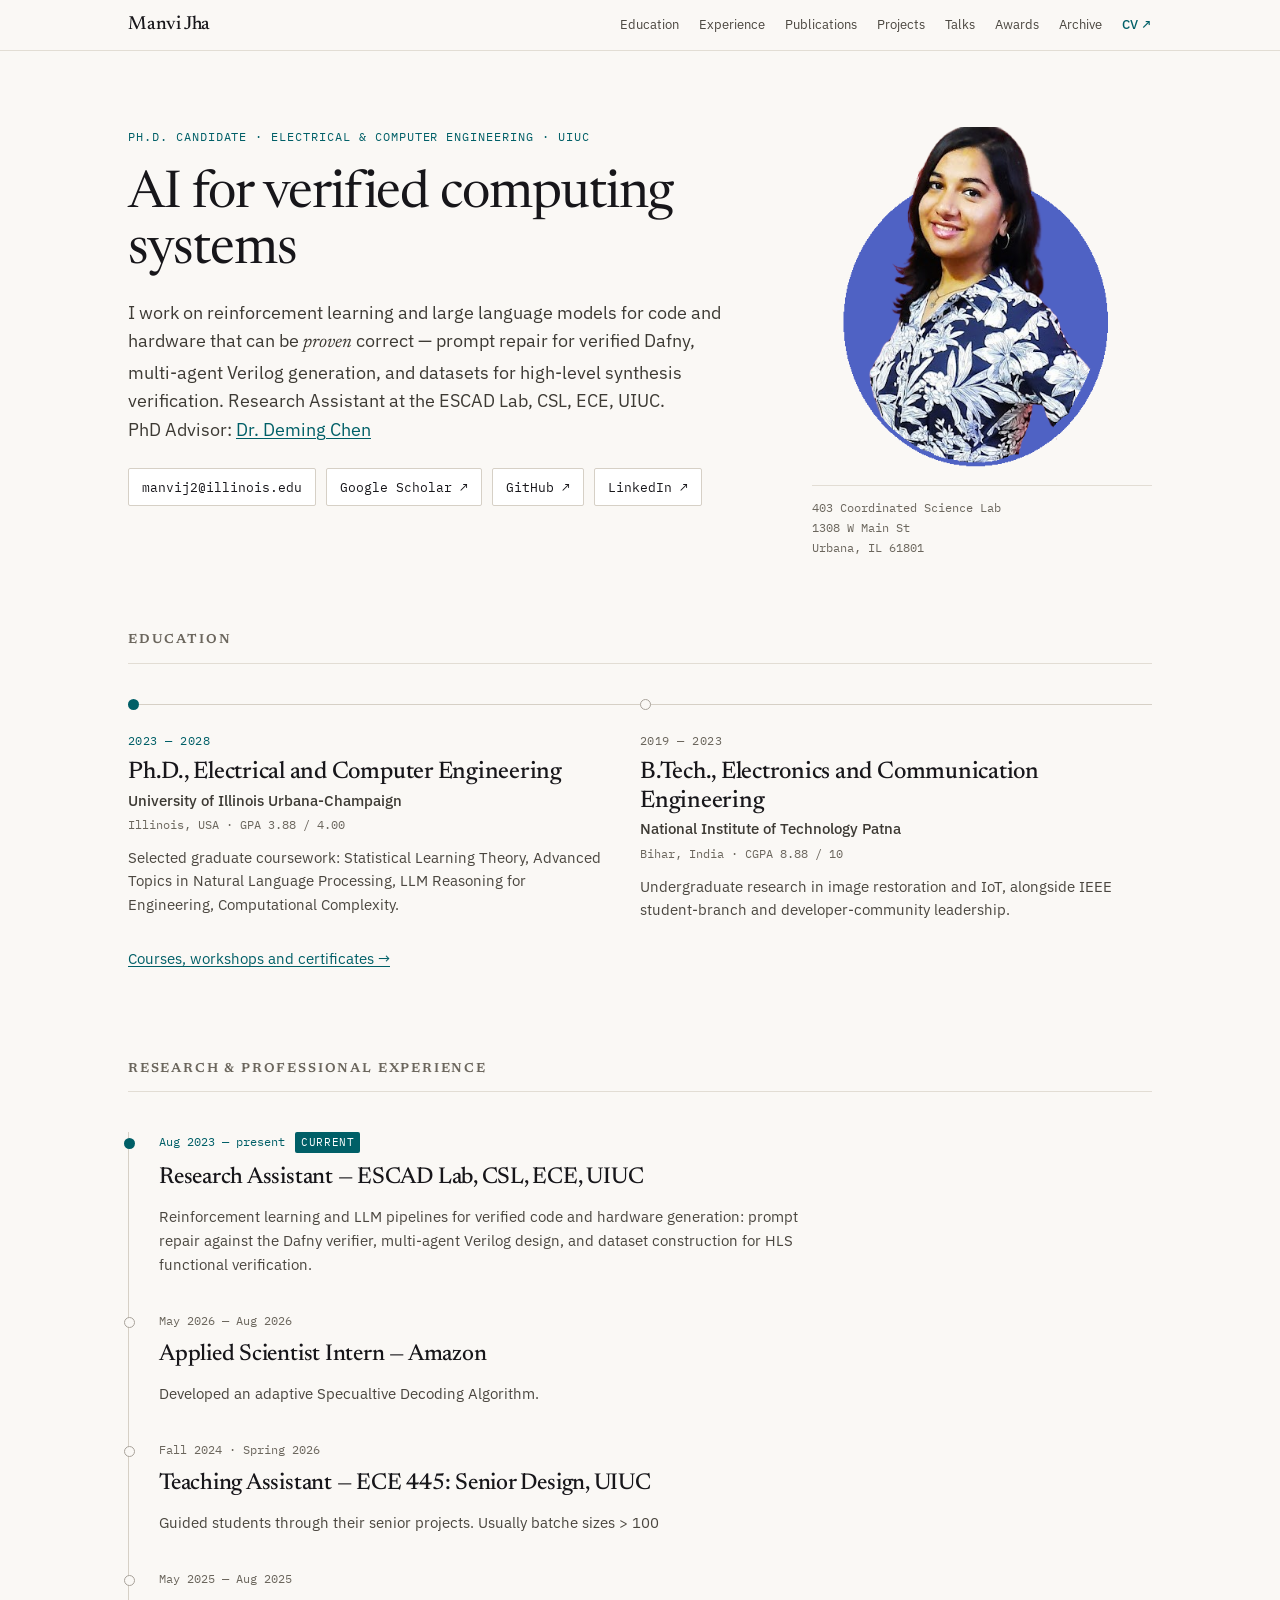
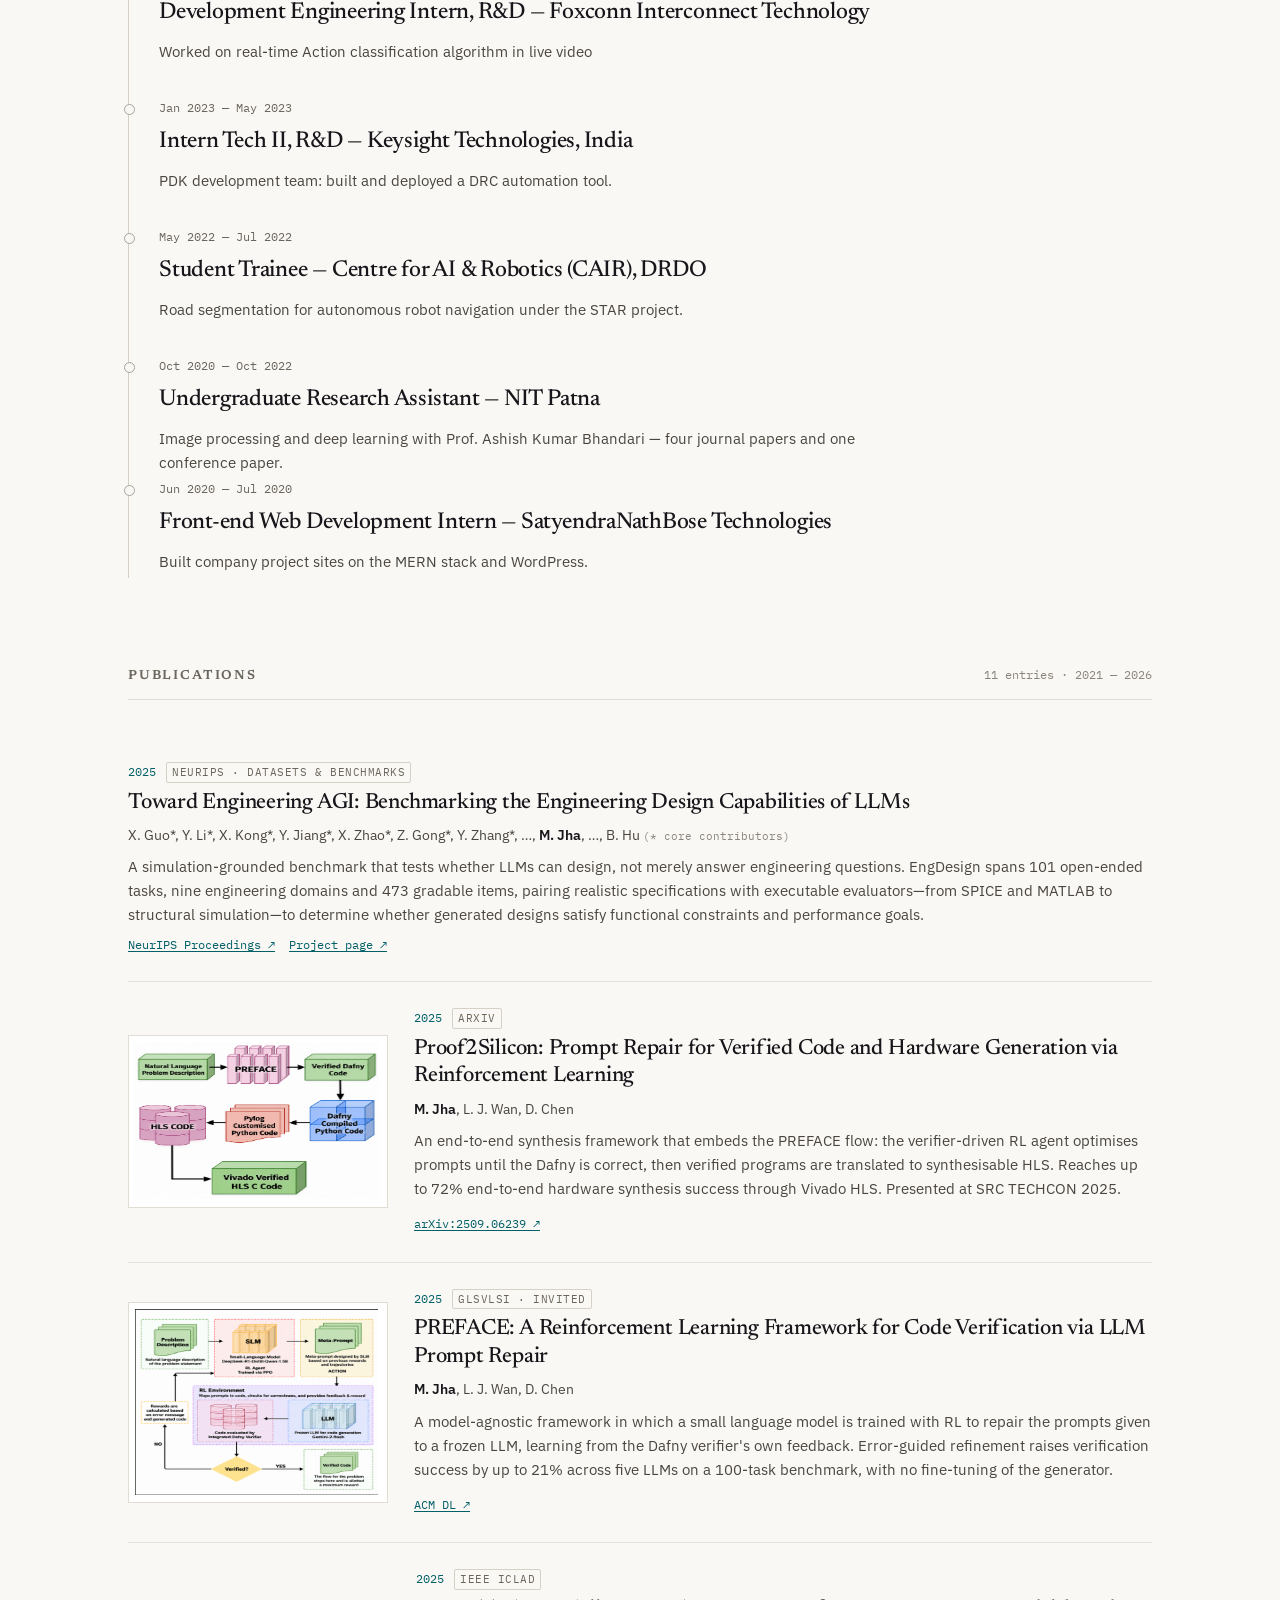
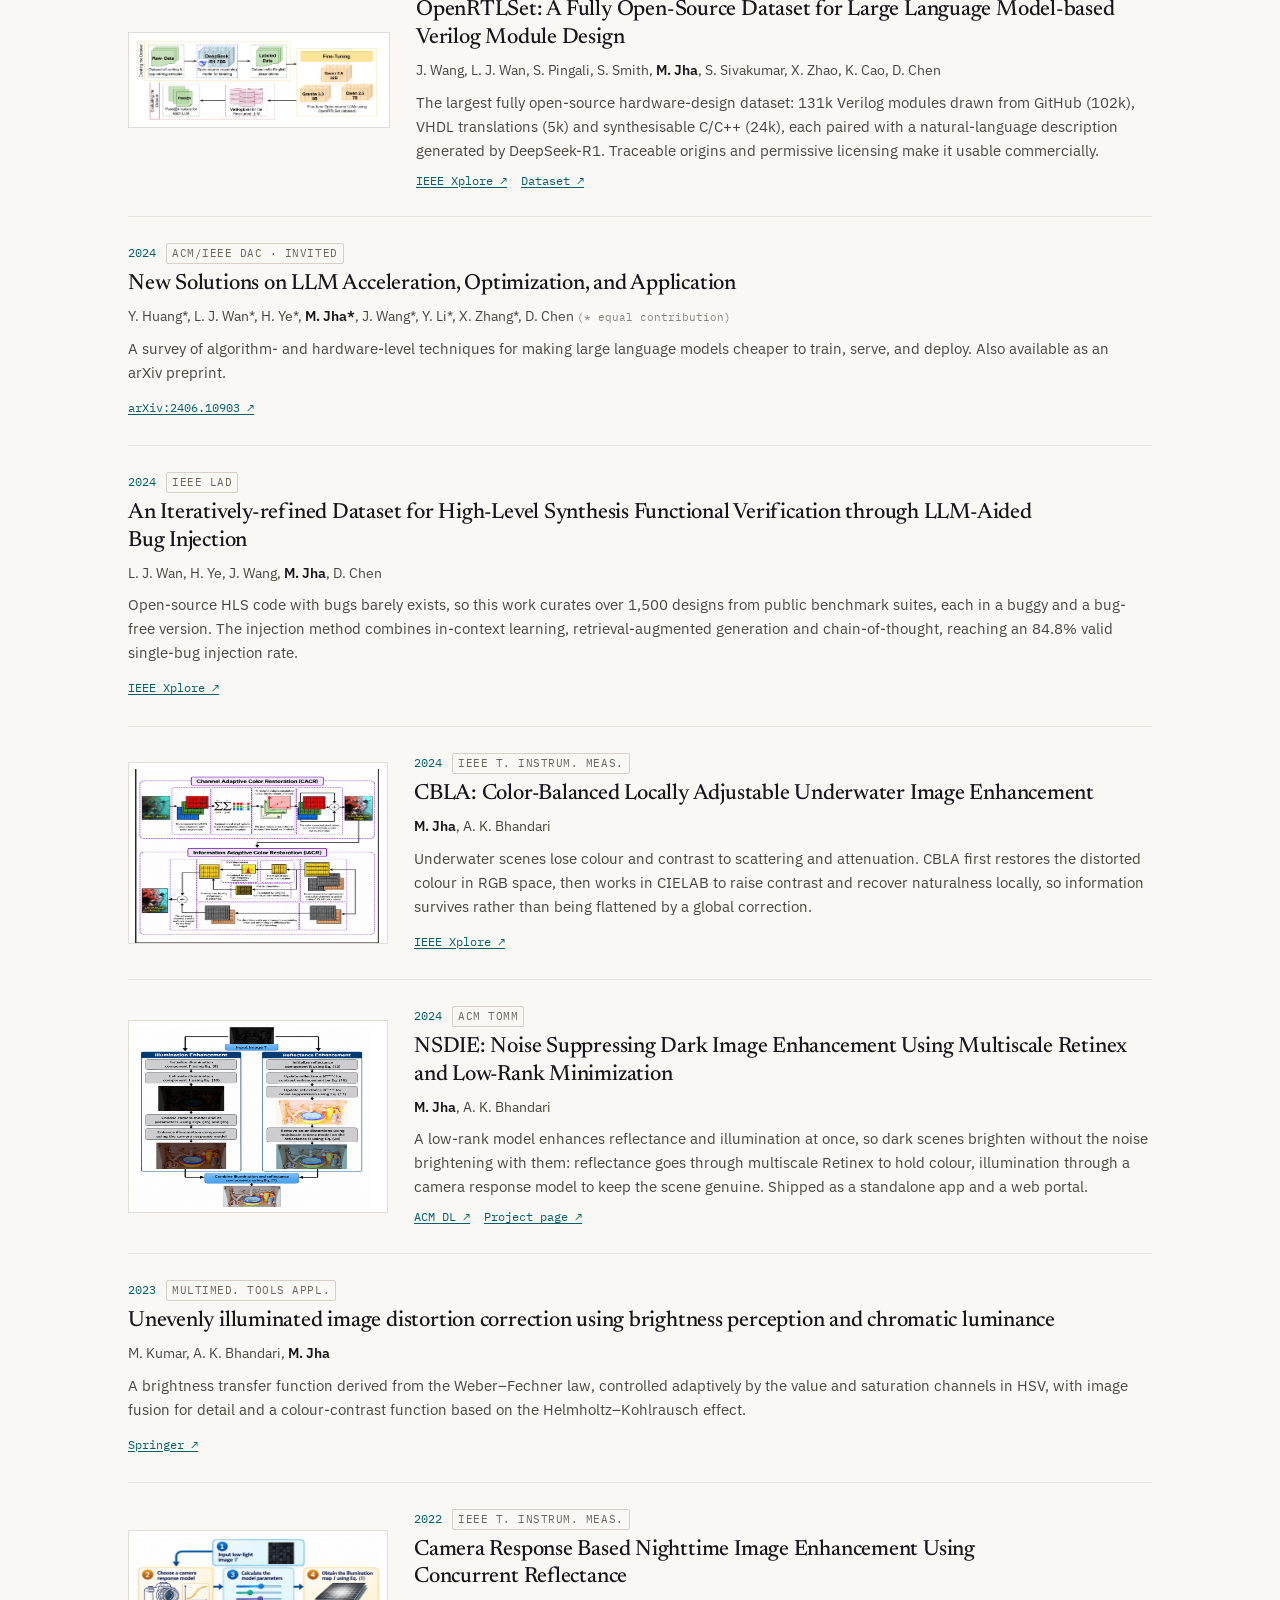
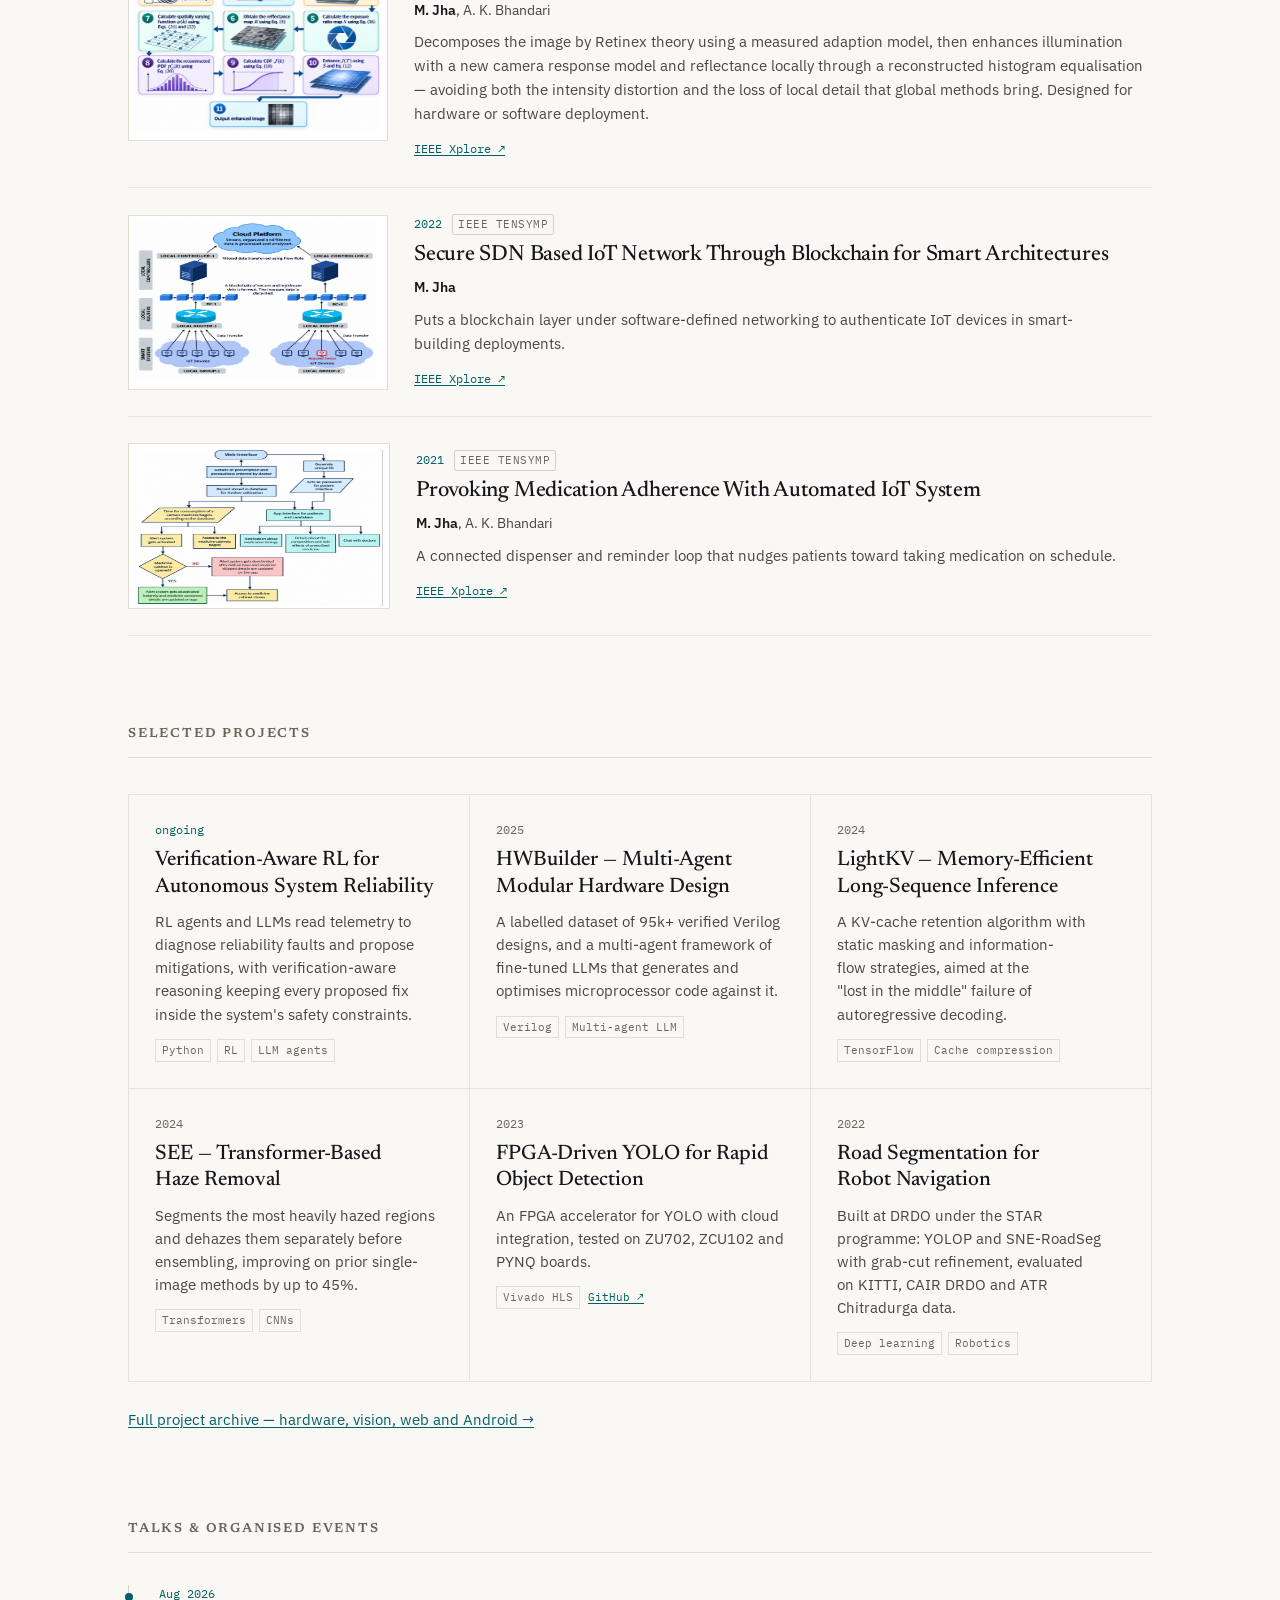
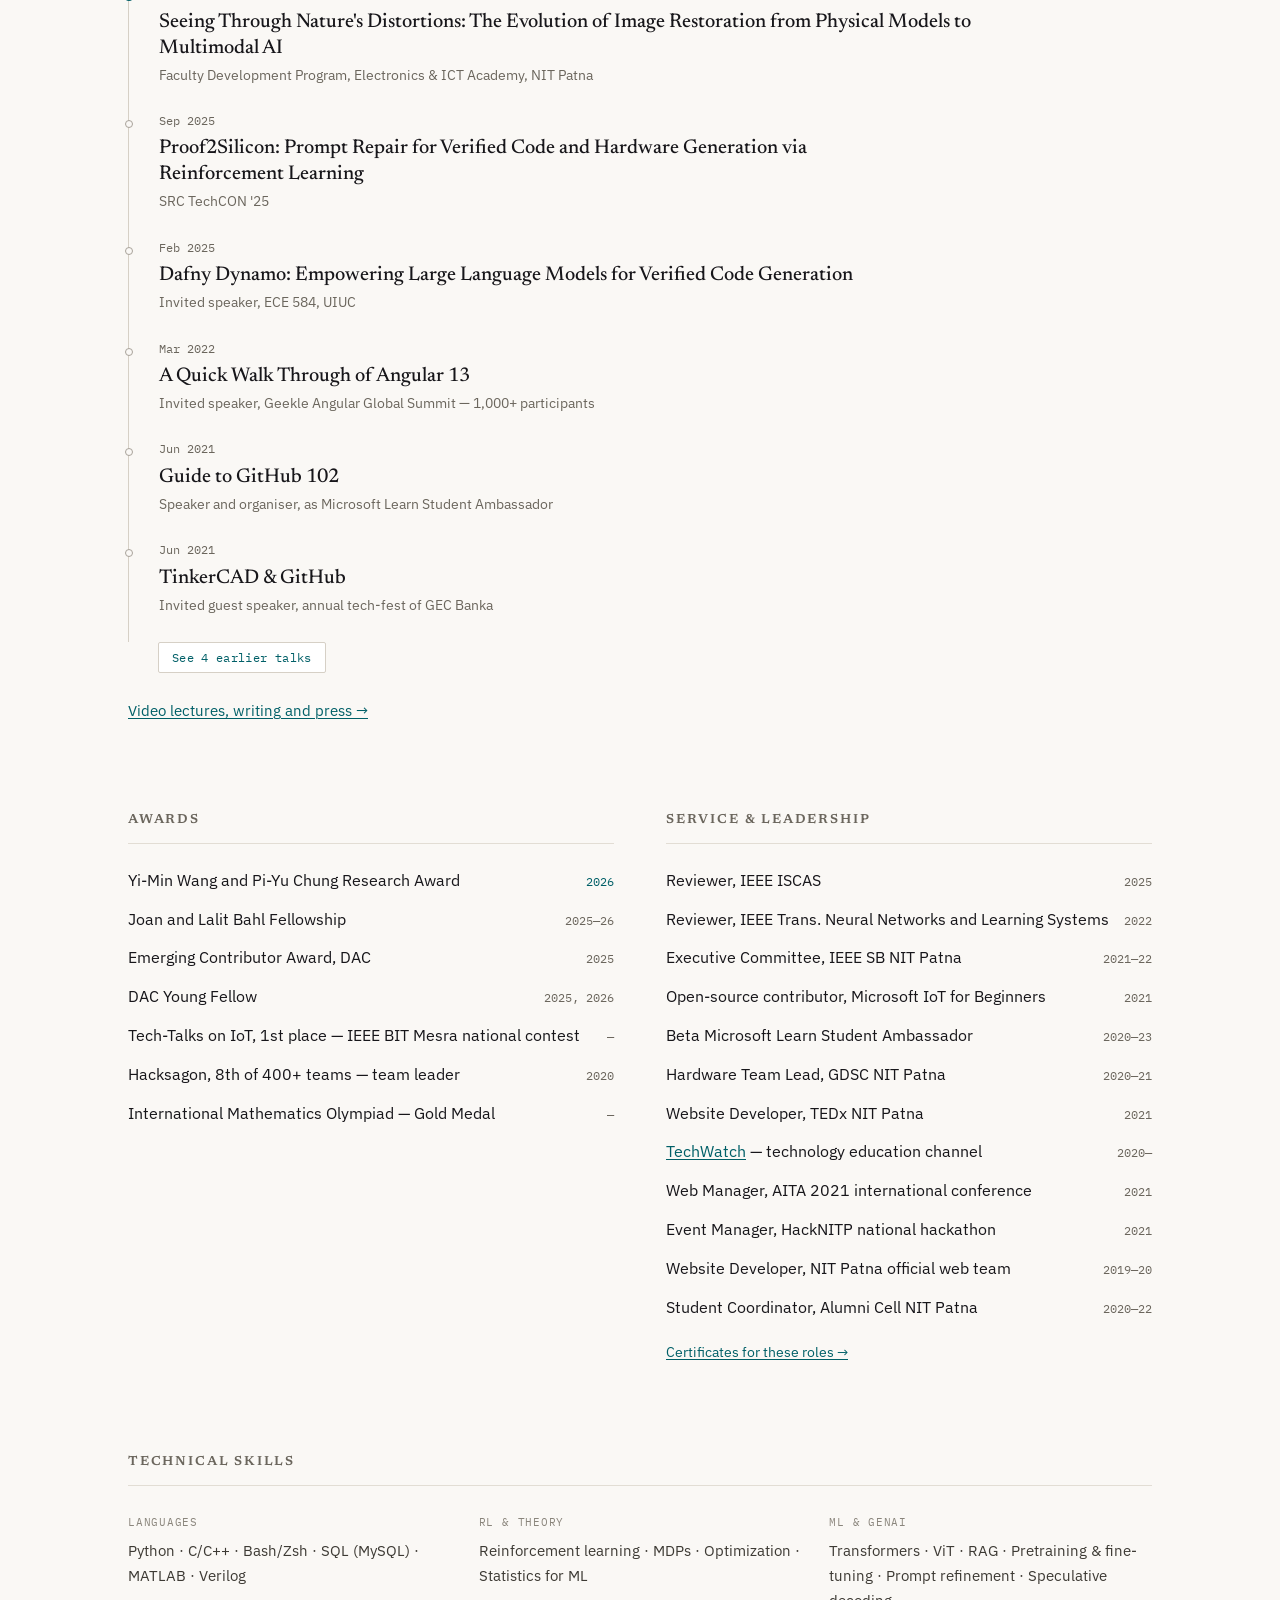
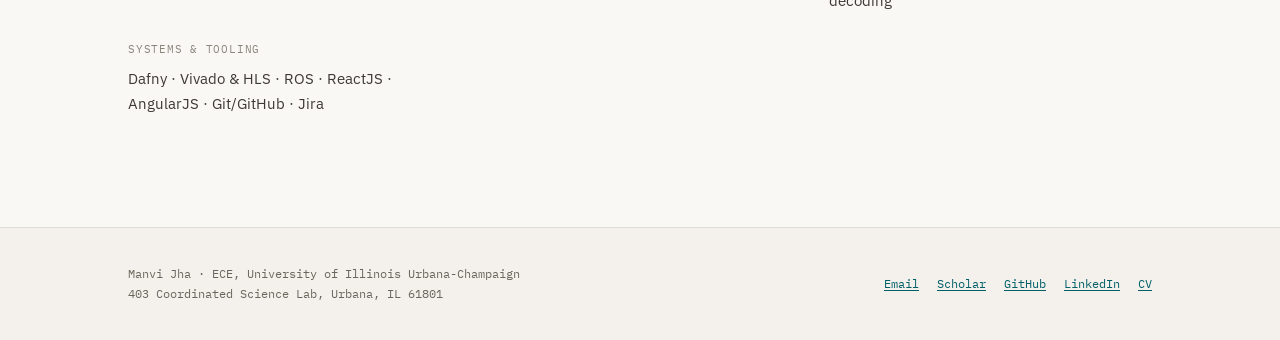
==== commit 71393d7f: "Update index.html" ====
--- a/index.html
+++ b/index.html
@@ -157,10 +157,23 @@
     <div id="publications" style="padding-top:88px; scroll-margin-top:max(74px, 240px - 20vw)">
       <div style="display:flex; align-items:baseline; justify-content:space-between; gap:16px; border-bottom:1px solid #e2ddd4; padding-bottom:12px; margin-bottom:36px">
         <h2 style="margin:0; font-family:'Newsreader',Georgia,serif; font-size:13px; font-weight:600; letter-spacing:0.14em; text-transform:uppercase; color:#6b665d">Publications</h2>
-        <span style="font-family:'IBM Plex Mono',monospace; font-size:11.5px; color:#8a857c">11 entries · 2021 — 2025</span>
+        <span style="font-family:'IBM Plex Mono',monospace; font-size:11.5px; color:#8a857c">11 entries · 2021 — 2026</span>
       </div>
 
       <div style="display:flex; flex-direction:column">
+
+        <div style="display:flex; flex-wrap:wrap; gap:26px; padding:26px 0; border-bottom:1px solid #e8e3da; align-items:center">
+          <div style="flex:1 1 100%; min-width:0; display:flex; flex-direction:column; gap:7px">
+            <div style="display:flex; gap:10px; align-items:baseline; flex-wrap:wrap">
+              <span style="font-family:'IBM Plex Mono',monospace; font-size:11.5px; color:oklch(0.44 0.08 205)">2025</span>
+              <span style="font-family:'IBM Plex Mono',monospace; font-size:10.5px; letter-spacing:0.05em; text-transform:uppercase; color:#6b665d; border:1px solid #d6d0c6; padding:1px 5px; border-radius:2px">NeurIPS · Datasets &amp; Benchmarks</span>
+            </div>
+            <h3 style="margin:0; font-family:'Newsreader',Georgia,serif; font-size:22px; font-weight:500; line-height:1.25; letter-spacing:-0.01em; text-wrap:pretty">Toward Engineering AGI: Benchmarking the Engineering Design Capabilities of LLMs</h3>
+            <div style="font-size:14px; color:#4a463f">X. Guo*, Y. Li*, X. Kong*, Y. Jiang*, X. Zhao*, Z. Gong*, Y. Zhang*, &hellip;, <strong style="font-weight:600; color:#17161a">M. Jha</strong>, &hellip;, B. Hu <span style="font-family:'IBM Plex Mono',monospace; font-size:11px; color:#8a857c">(* core contributors)</span></div>
+            <p style="margin:2px 0 0; font-size:15px; line-height:1.6; color:#4a463f; text-wrap:pretty">A simulation-grounded benchmark that tests whether LLMs can design, not merely answer engineering questions. EngDesign spans 101 open-ended tasks, nine engineering domains and 473 gradable items, pairing realistic specifications with executable evaluators—from SPICE and MATLAB to structural simulation—to determine whether generated designs satisfy functional constraints and performance goals.</p>
+            <div style="display:flex; gap:14px; padding-top:2px; flex-wrap:wrap"><a href="https://proceedings.neurips.cc/paper_files/paper/2025/hash/664f777548205fb6e0cbb0965e8d2e16-Abstract-Datasets_and_Benchmarks_Track.html" target="_blank" rel="noreferrer" style="font-family:'IBM Plex Mono',monospace; font-size:11.5px">NeurIPS Proceedings ↗</a><a href="https://agi4engineering.github.io/Eng-Design/" target="_blank" rel="noreferrer" style="font-family:'IBM Plex Mono',monospace; font-size:11.5px">Project page ↗</a></div>
+          </div>
+        </div>
 
         <div style="display:flex; flex-wrap:wrap; gap:26px; padding:26px 0; border-bottom:1px solid #e8e3da; align-items:center">
           
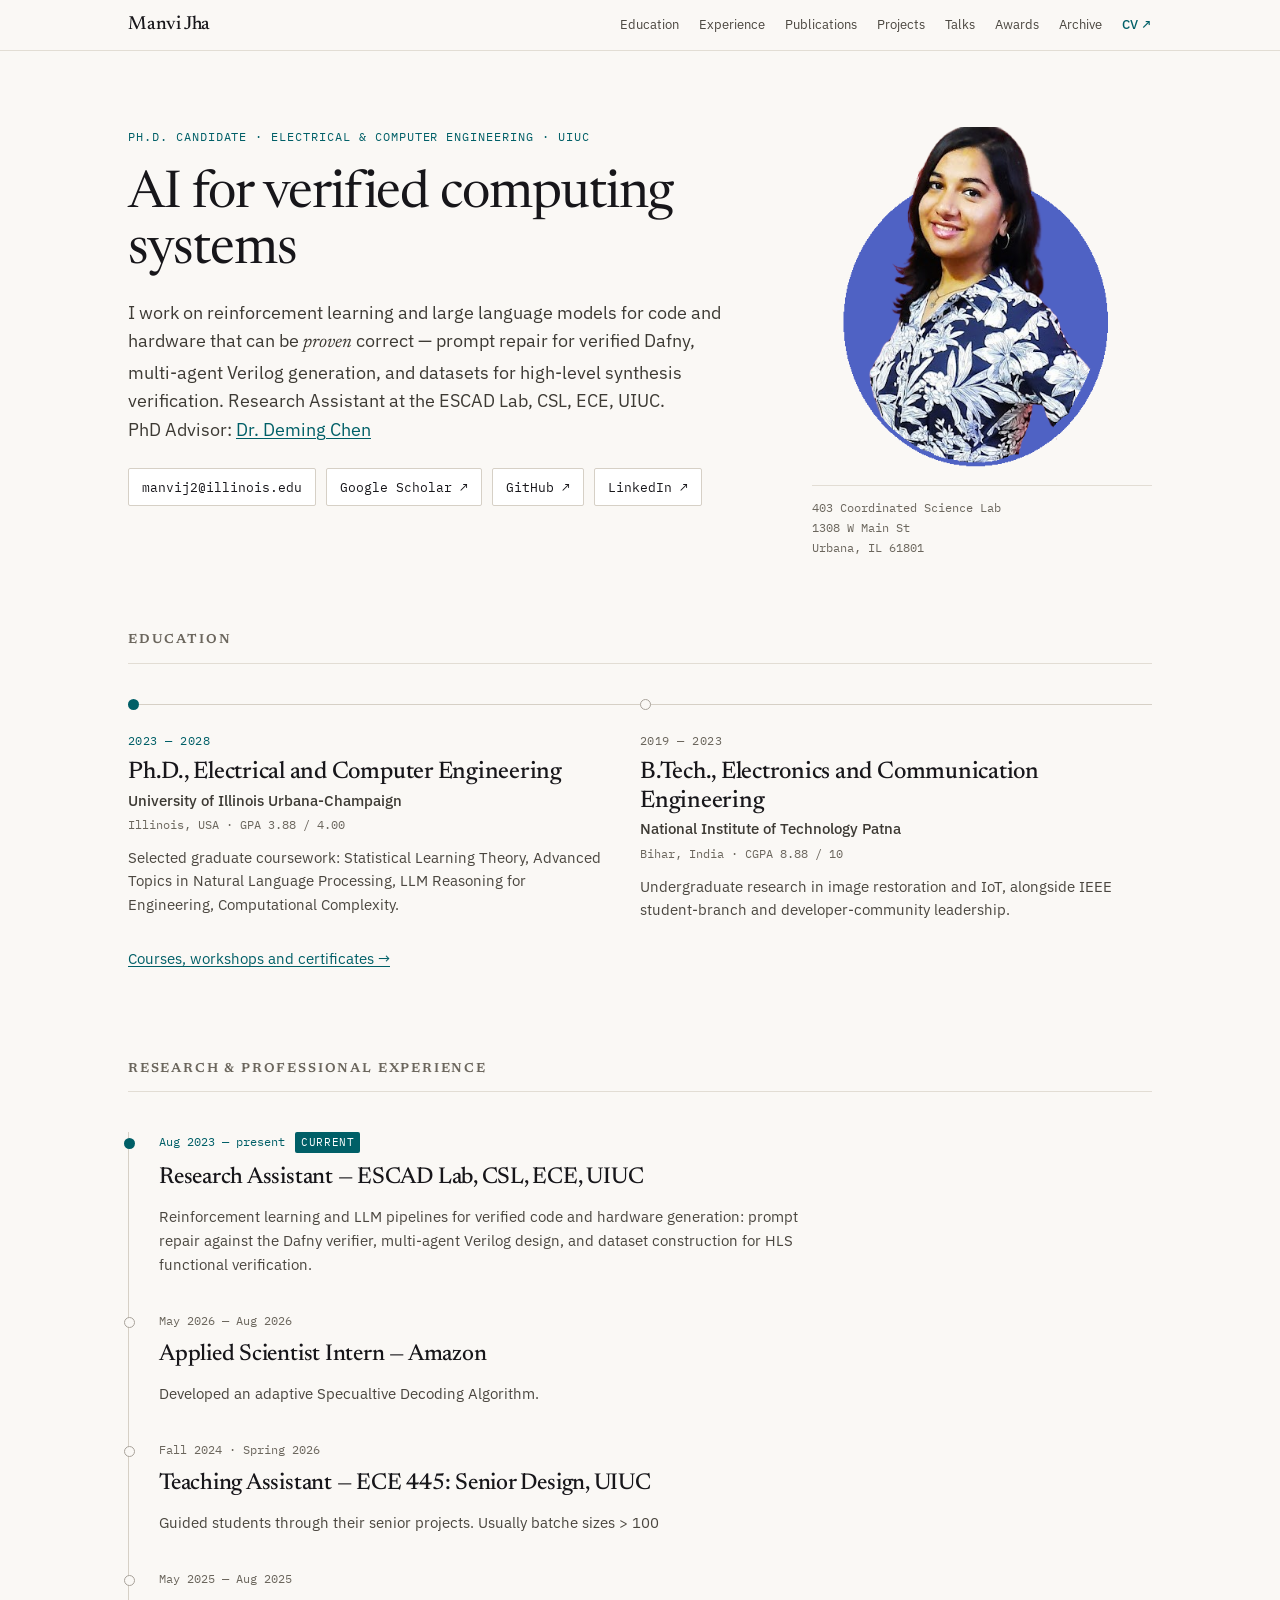
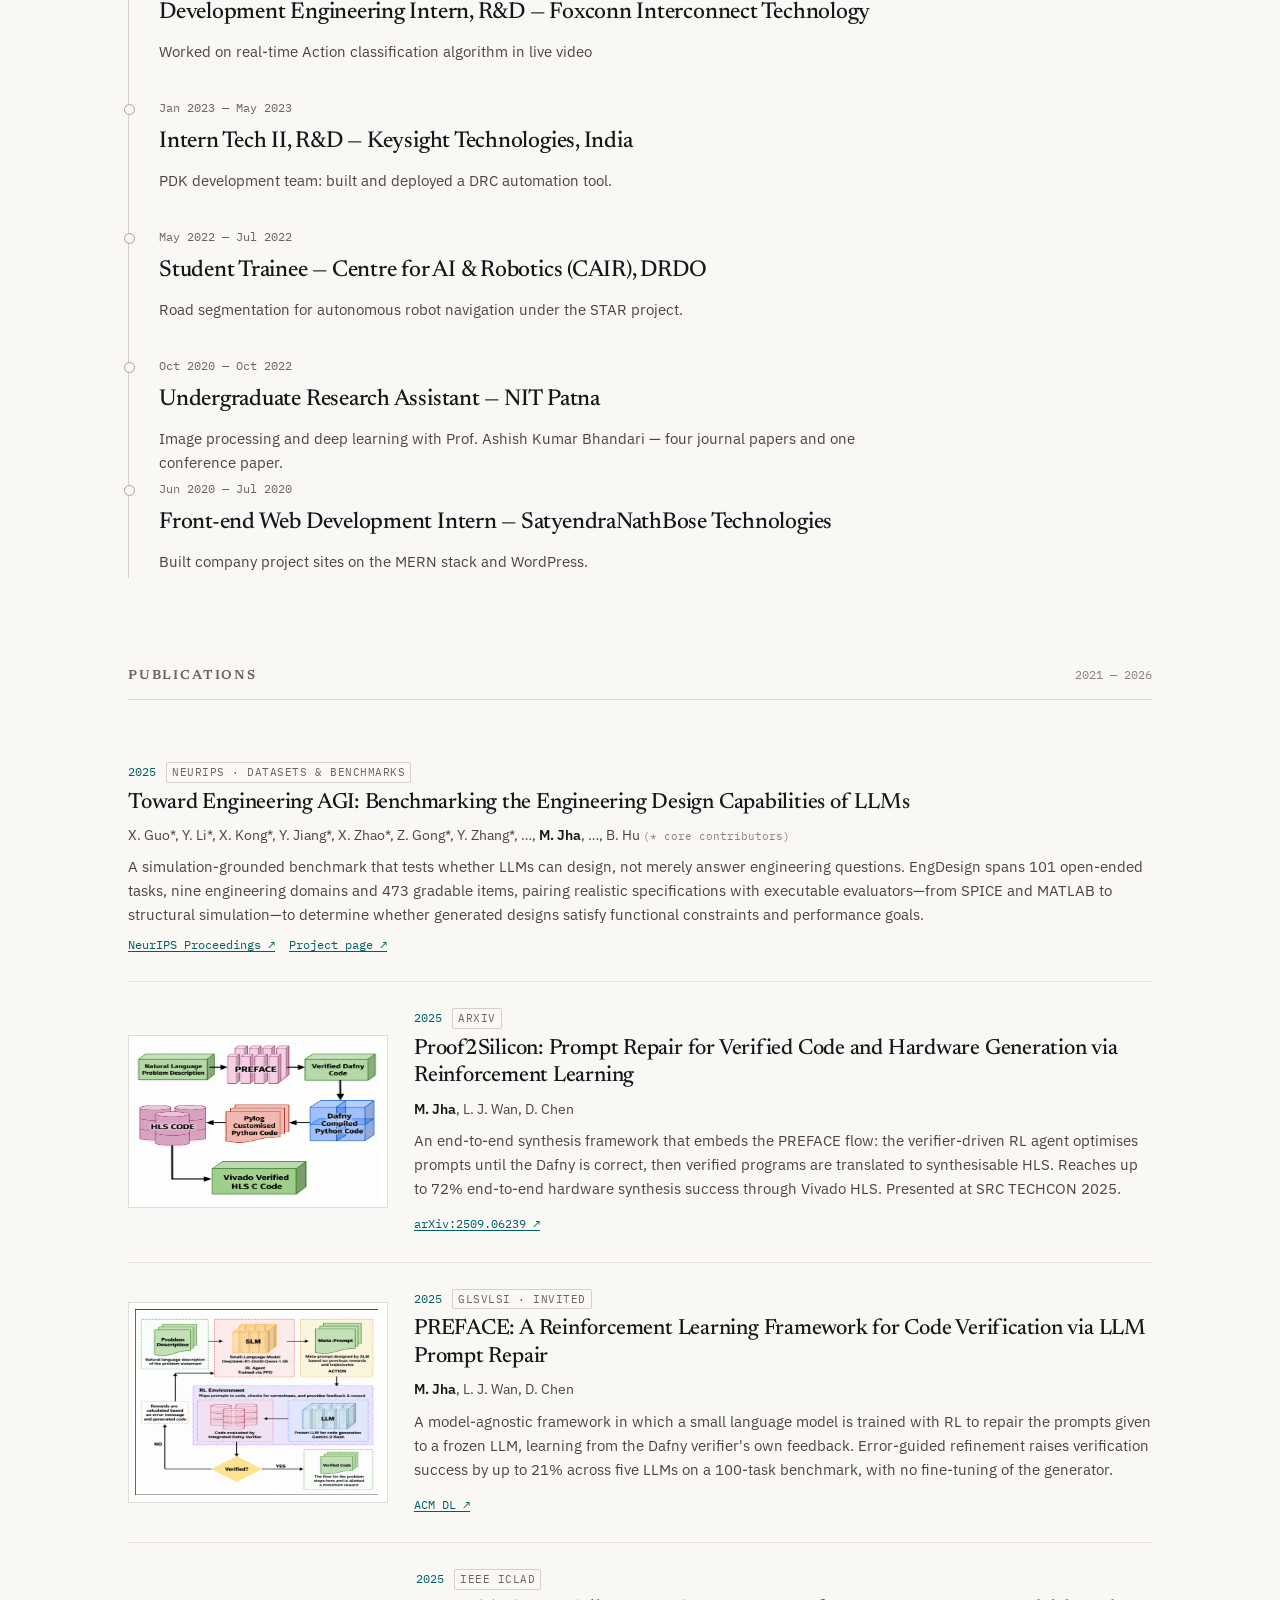
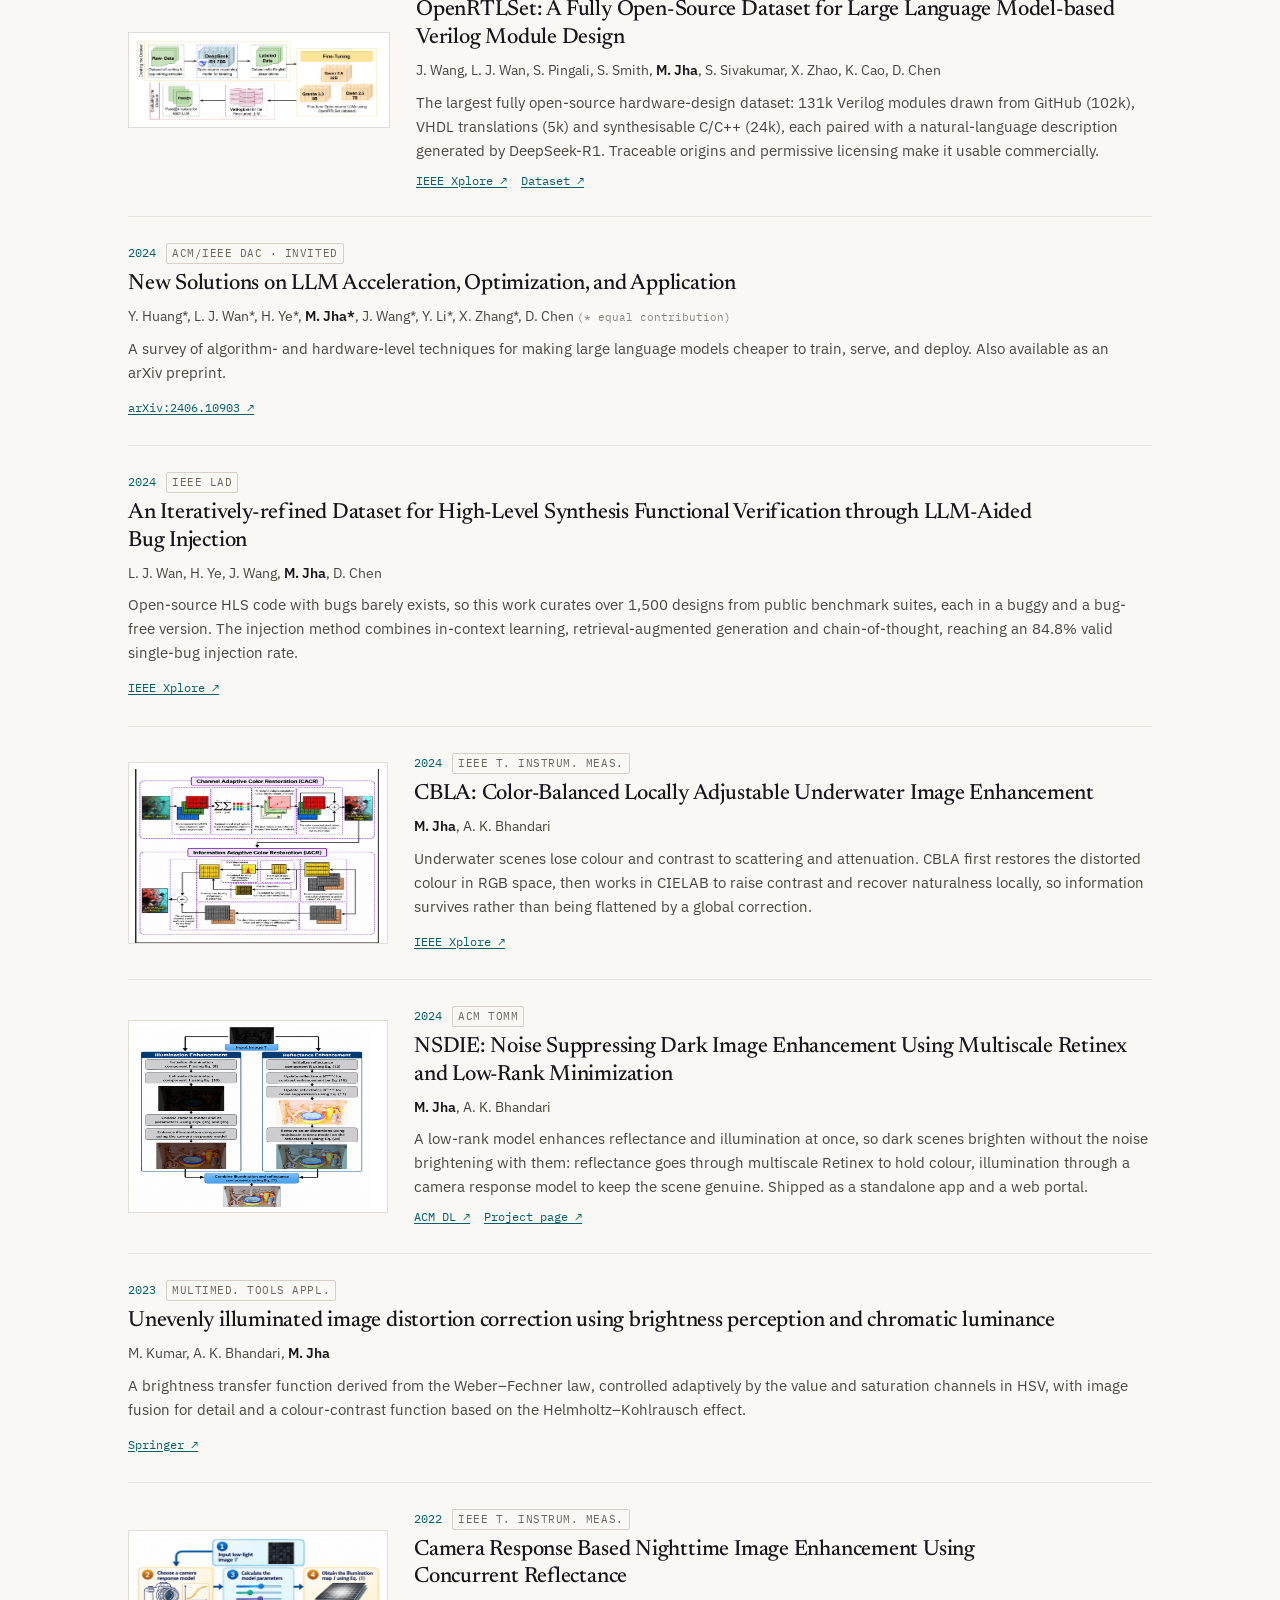
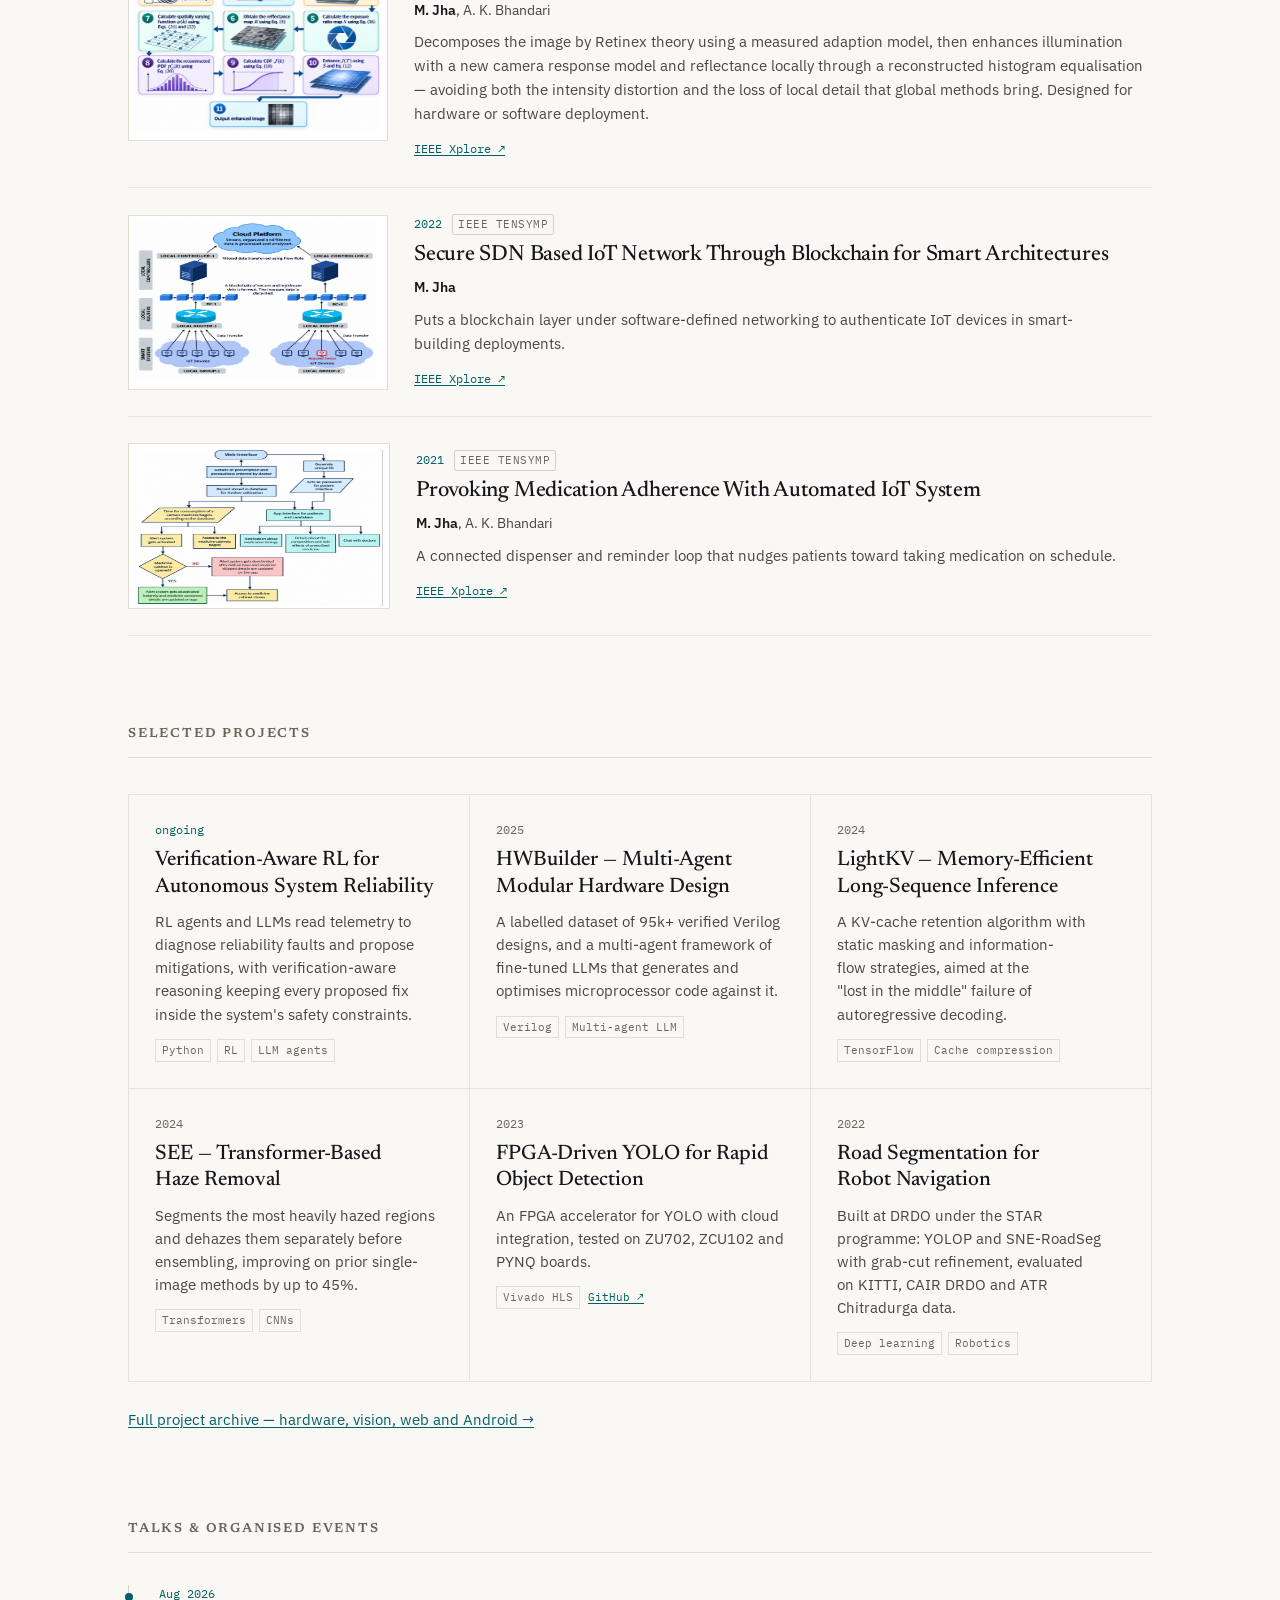
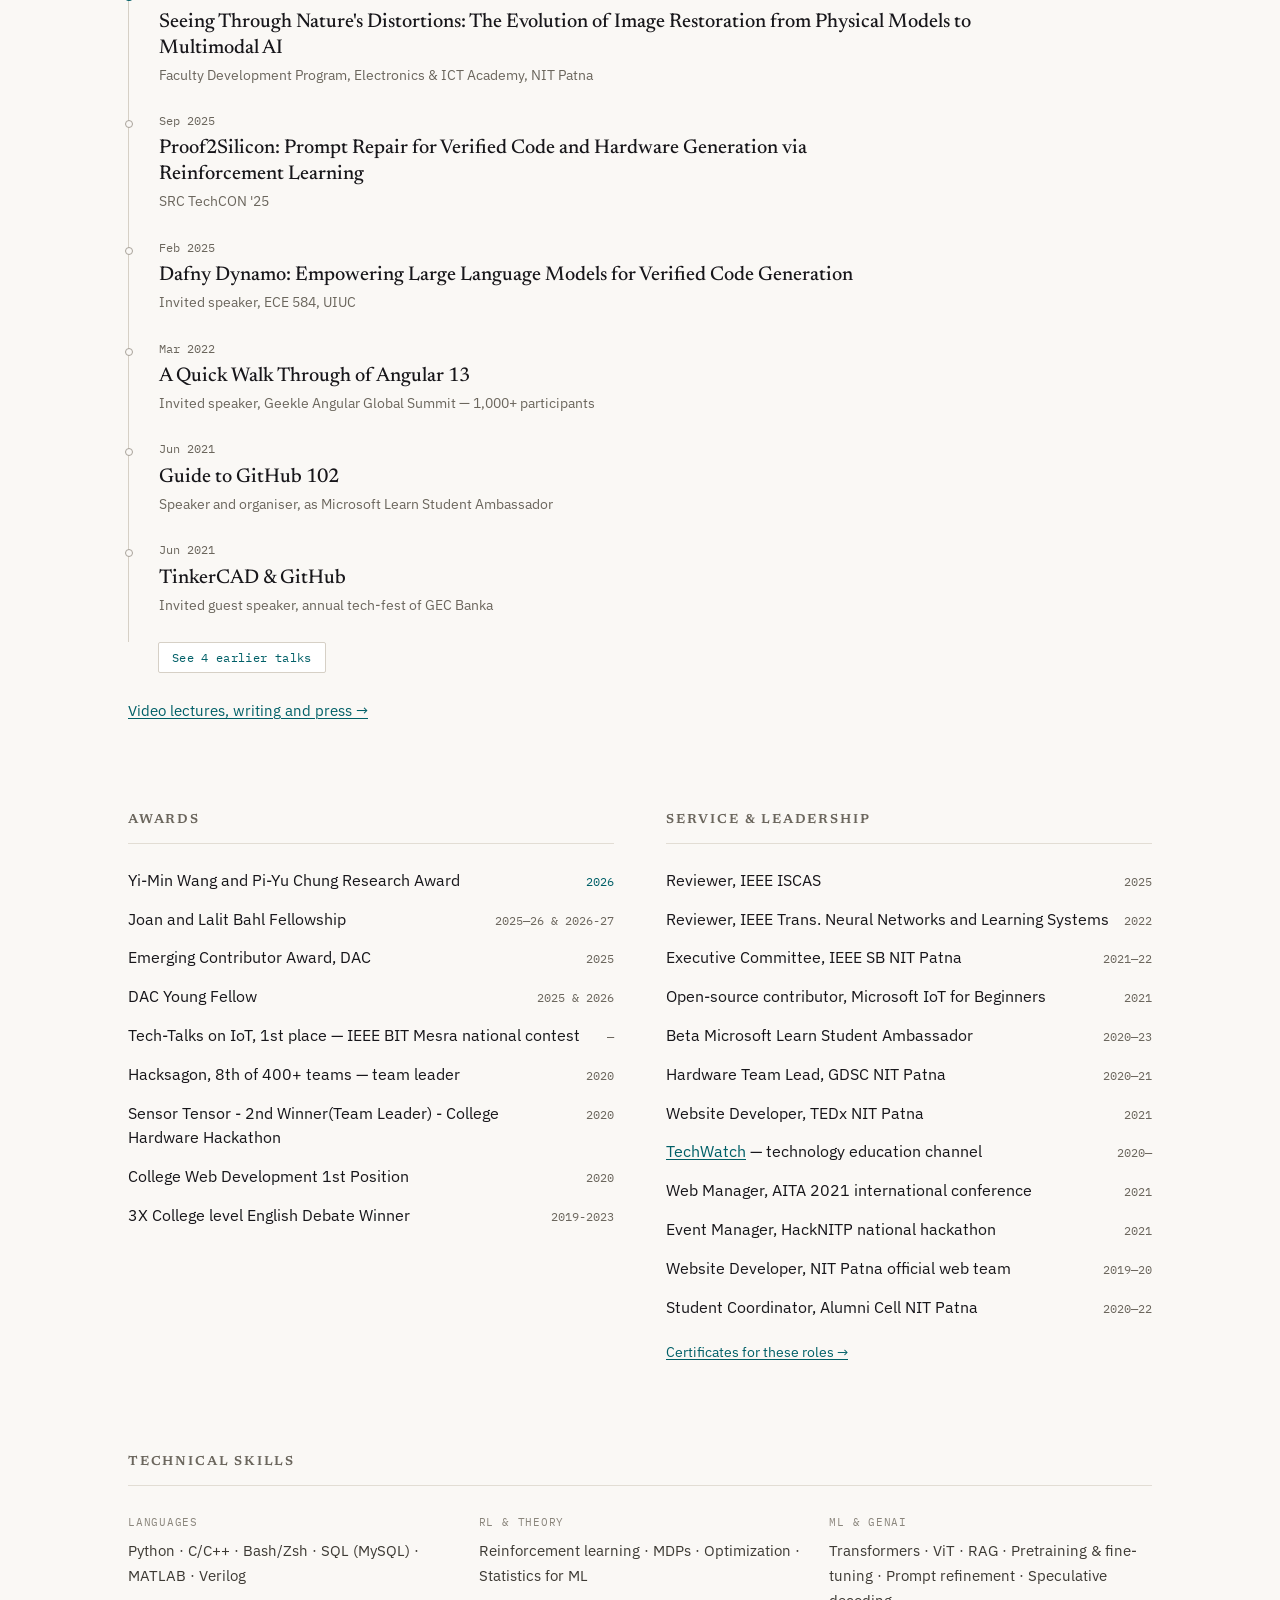
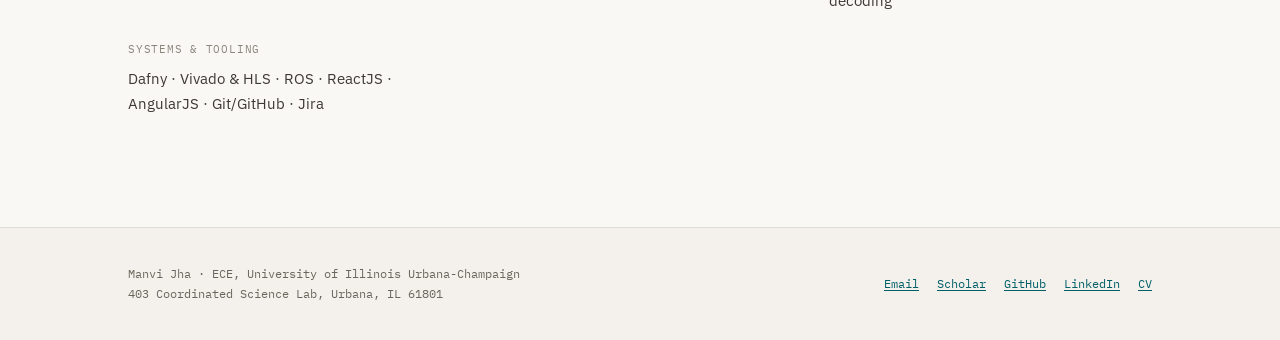
==== commit 2a4b96d9: "Update index.html" ====
--- a/index.html
+++ b/index.html
@@ -157,7 +157,7 @@
     <div id="publications" style="padding-top:88px; scroll-margin-top:max(74px, 240px - 20vw)">
       <div style="display:flex; align-items:baseline; justify-content:space-between; gap:16px; border-bottom:1px solid #e2ddd4; padding-bottom:12px; margin-bottom:36px">
         <h2 style="margin:0; font-family:'Newsreader',Georgia,serif; font-size:13px; font-weight:600; letter-spacing:0.14em; text-transform:uppercase; color:#6b665d">Publications</h2>
-        <span style="font-family:'IBM Plex Mono',monospace; font-size:11.5px; color:#8a857c">11 entries · 2021 — 2026</span>
+        <span style="font-family:'IBM Plex Mono',monospace; font-size:11.5px; color:#8a857c"> 2021 — 2026</span>
       </div>
 
       <div style="display:flex; flex-direction:column">
@@ -533,12 +533,14 @@
         </div>
         <div style="display:flex; flex-direction:column; gap:14px">
           <div style="display:grid; grid-template-columns:minmax(0,1fr) auto; gap:14px; align-items:baseline"><span style="font-size:15.5px; color:#17161a; text-wrap:pretty">Yi-Min Wang and Pi-Yu Chung Research Award</span><span style="font-family:'IBM Plex Mono',monospace; font-size:11.5px; color:oklch(0.44 0.08 205)">2026</span></div>
-          <div style="display:grid; grid-template-columns:minmax(0,1fr) auto; gap:14px; align-items:baseline"><span style="font-size:15.5px; color:#17161a; text-wrap:pretty">Joan and Lalit Bahl Fellowship</span><span style="font-family:'IBM Plex Mono',monospace; font-size:11.5px; color:#6b665d">2025—26</span></div>
+          <div style="display:grid; grid-template-columns:minmax(0,1fr) auto; gap:14px; align-items:baseline"><span style="font-size:15.5px; color:#17161a; text-wrap:pretty">Joan and Lalit Bahl Fellowship</span><span style="font-family:'IBM Plex Mono',monospace; font-size:11.5px; color:#6b665d">2025—26 & 2026-27</span></div>
           <div style="display:grid; grid-template-columns:minmax(0,1fr) auto; gap:14px; align-items:baseline"><span style="font-size:15.5px; color:#17161a; text-wrap:pretty">Emerging Contributor Award, DAC</span><span style="font-family:'IBM Plex Mono',monospace; font-size:11.5px; color:#6b665d">2025</span></div>
-          <div style="display:grid; grid-template-columns:minmax(0,1fr) auto; gap:14px; align-items:baseline"><span style="font-size:15.5px; color:#17161a; text-wrap:pretty">DAC Young Fellow</span><span style="font-family:'IBM Plex Mono',monospace; font-size:11.5px; color:#6b665d">2025, 2026</span></div>
+          <div style="display:grid; grid-template-columns:minmax(0,1fr) auto; gap:14px; align-items:baseline"><span style="font-size:15.5px; color:#17161a; text-wrap:pretty">DAC Young Fellow</span><span style="font-family:'IBM Plex Mono',monospace; font-size:11.5px; color:#6b665d">2025 & 2026</span></div>
           <div style="display:grid; grid-template-columns:minmax(0,1fr) auto; gap:14px; align-items:baseline"><span style="font-size:15.5px; color:#17161a; text-wrap:pretty">Tech-Talks on IoT, 1st place — IEEE BIT Mesra national contest</span><span style="font-family:'IBM Plex Mono',monospace; font-size:11.5px; color:#6b665d">—</span></div>
           <div style="display:grid; grid-template-columns:minmax(0,1fr) auto; gap:14px; align-items:baseline"><span style="font-size:15.5px; color:#17161a; text-wrap:pretty">Hacksagon, 8th of 400+ teams — team leader</span><span style="font-family:'IBM Plex Mono',monospace; font-size:11.5px; color:#6b665d">2020</span></div>
-          <div style="display:grid; grid-template-columns:minmax(0,1fr) auto; gap:14px; align-items:baseline"><span style="font-size:15.5px; color:#17161a; text-wrap:pretty">International Mathematics Olympiad — Gold Medal</span><span style="font-family:'IBM Plex Mono',monospace; font-size:11.5px; color:#6b665d">—</span></div>
+          <div style="display:grid; grid-template-columns:minmax(0,1fr) auto; gap:14px; align-items:baseline"><span style="font-size:15.5px; color:#17161a; text-wrap:pretty">Sensor Tensor - 2nd Winner(Team Leader) - College Hardware Hackathon</span><span style="font-family:'IBM Plex Mono',monospace; font-size:11.5px; color:#6b665d">2020</span></div>
+          <div style="display:grid; grid-template-columns:minmax(0,1fr) auto; gap:14px; align-items:baseline"><span style="font-size:15.5px; color:#17161a; text-wrap:pretty">College Web Development 1st Position</span><span style="font-family:'IBM Plex Mono',monospace; font-size:11.5px; color:#6b665d">2020</span></div>
+          <div style="display:grid; grid-template-columns:minmax(0,1fr) auto; gap:14px; align-items:baseline"><span style="font-size:15.5px; color:#17161a; text-wrap:pretty">3X College level English Debate Winner</span><span style="font-family:'IBM Plex Mono',monospace; font-size:11.5px; color:#6b665d">2019-2023</span></div>          
         </div>
       </div>
 
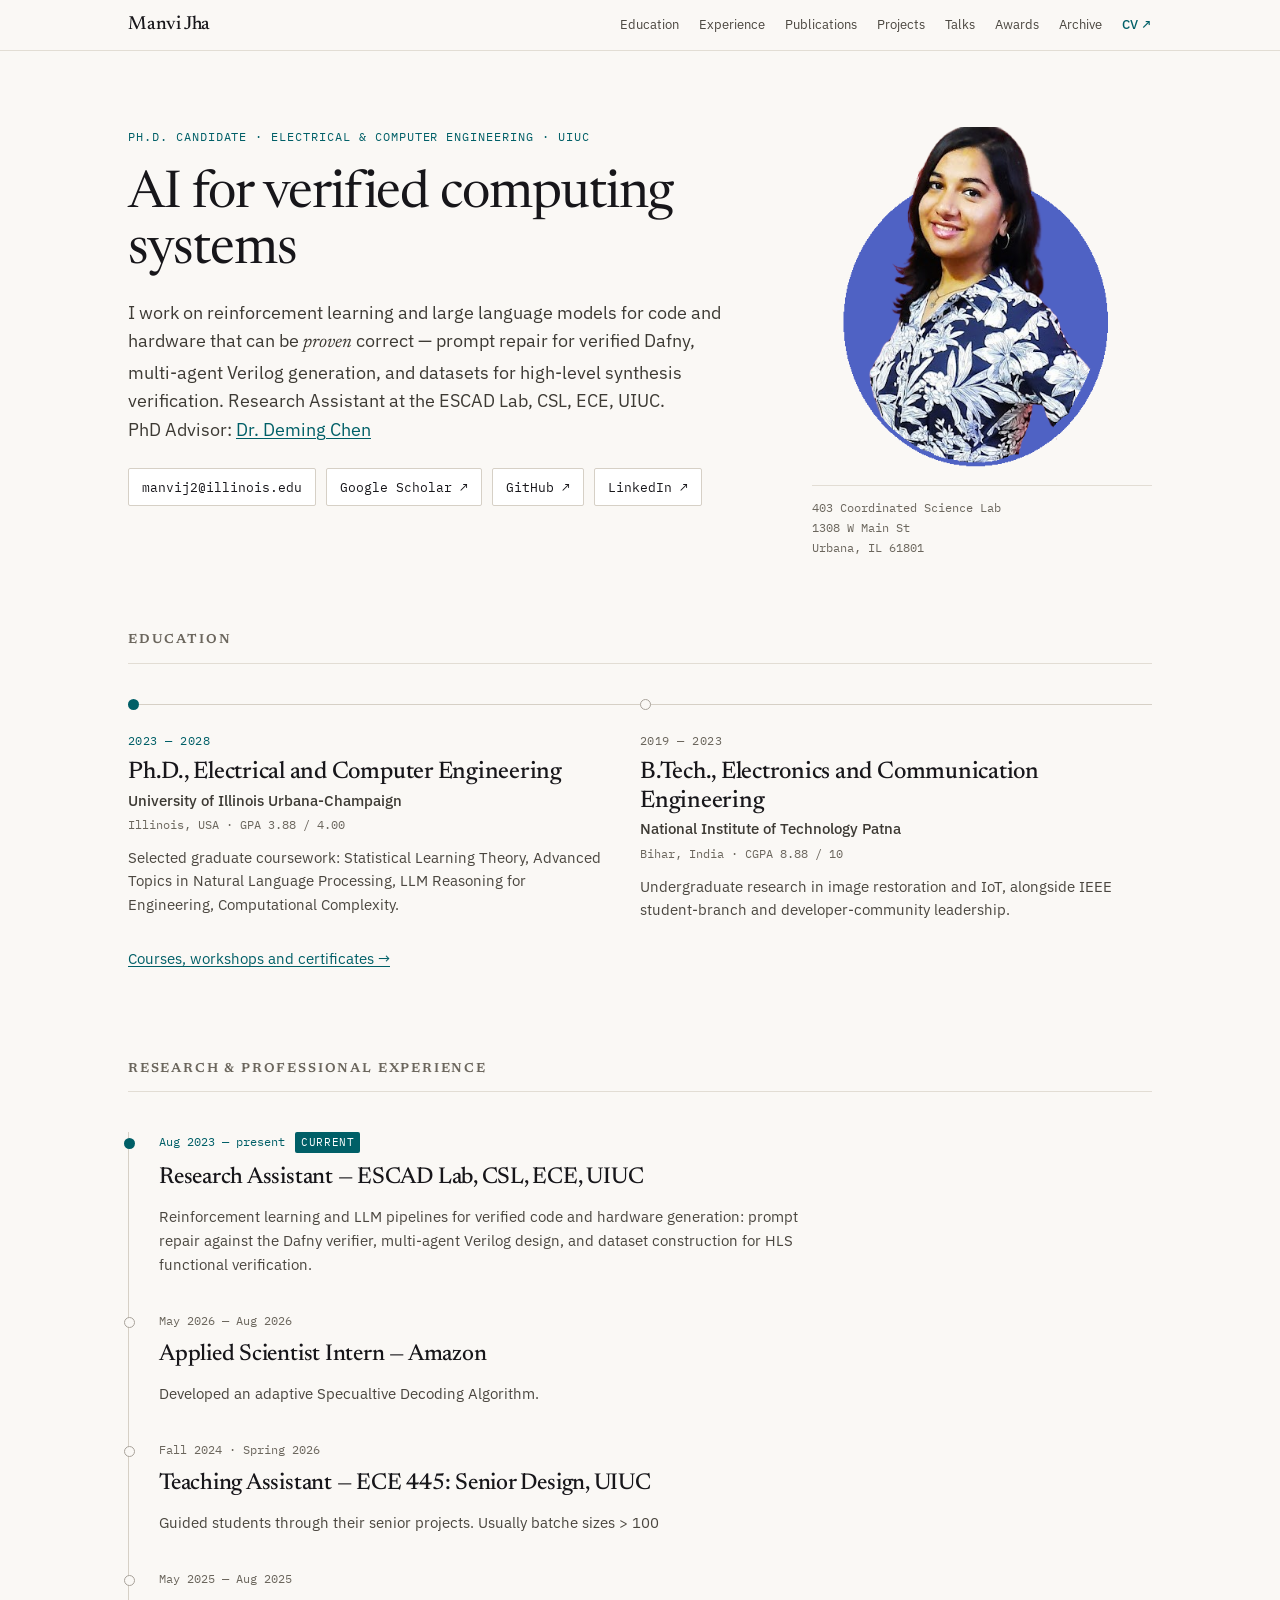
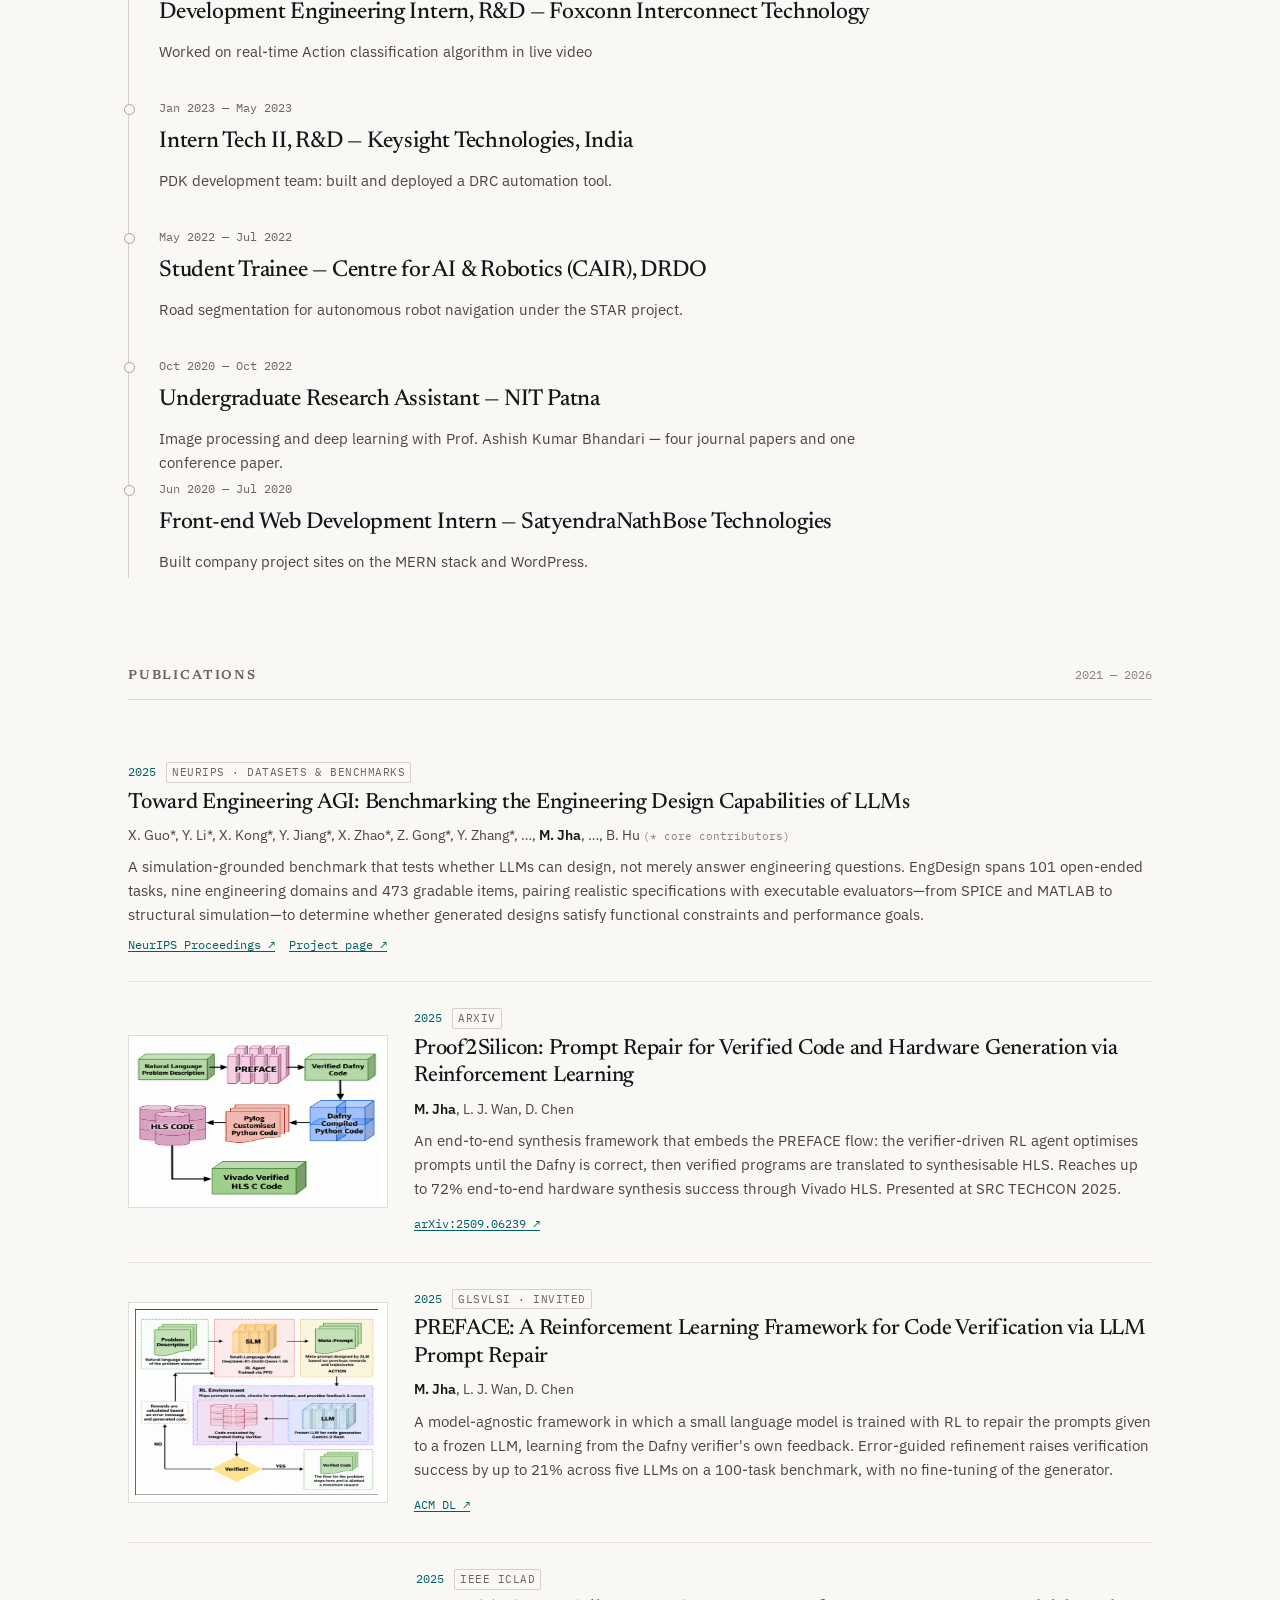
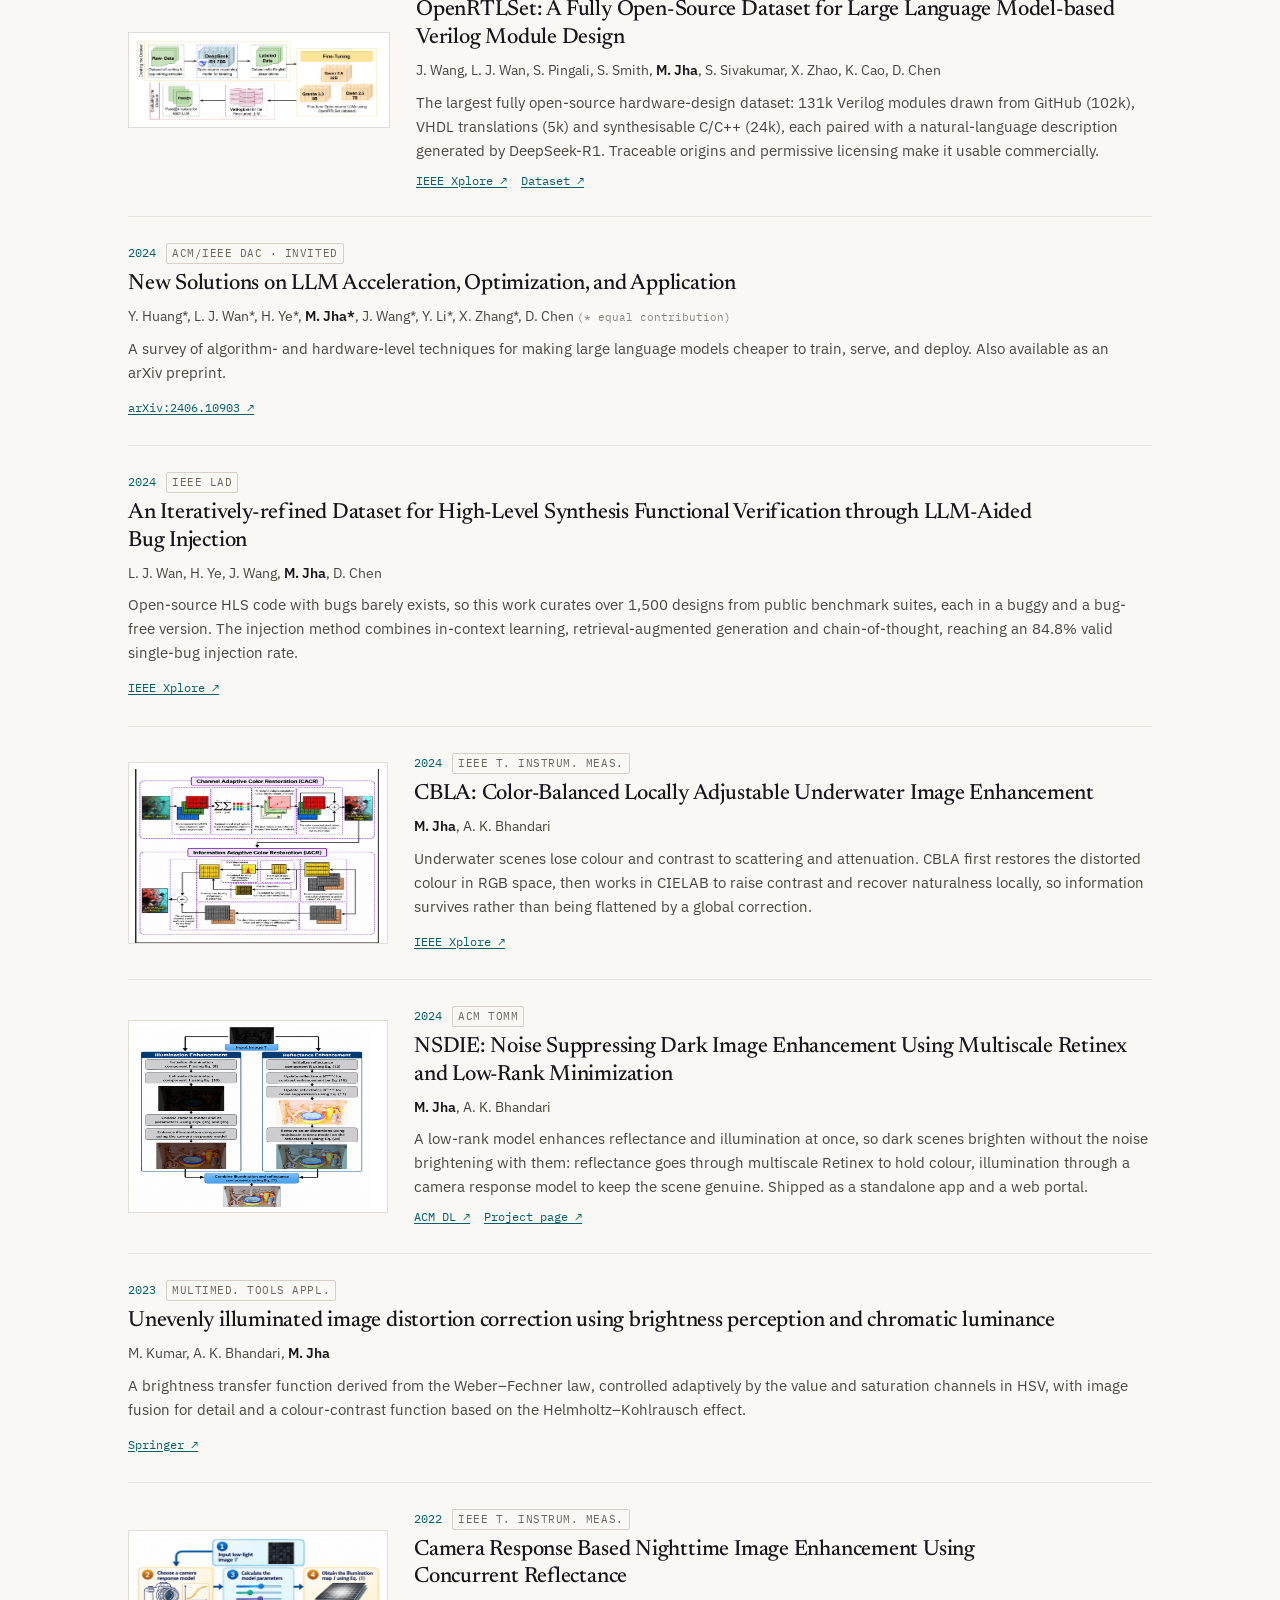
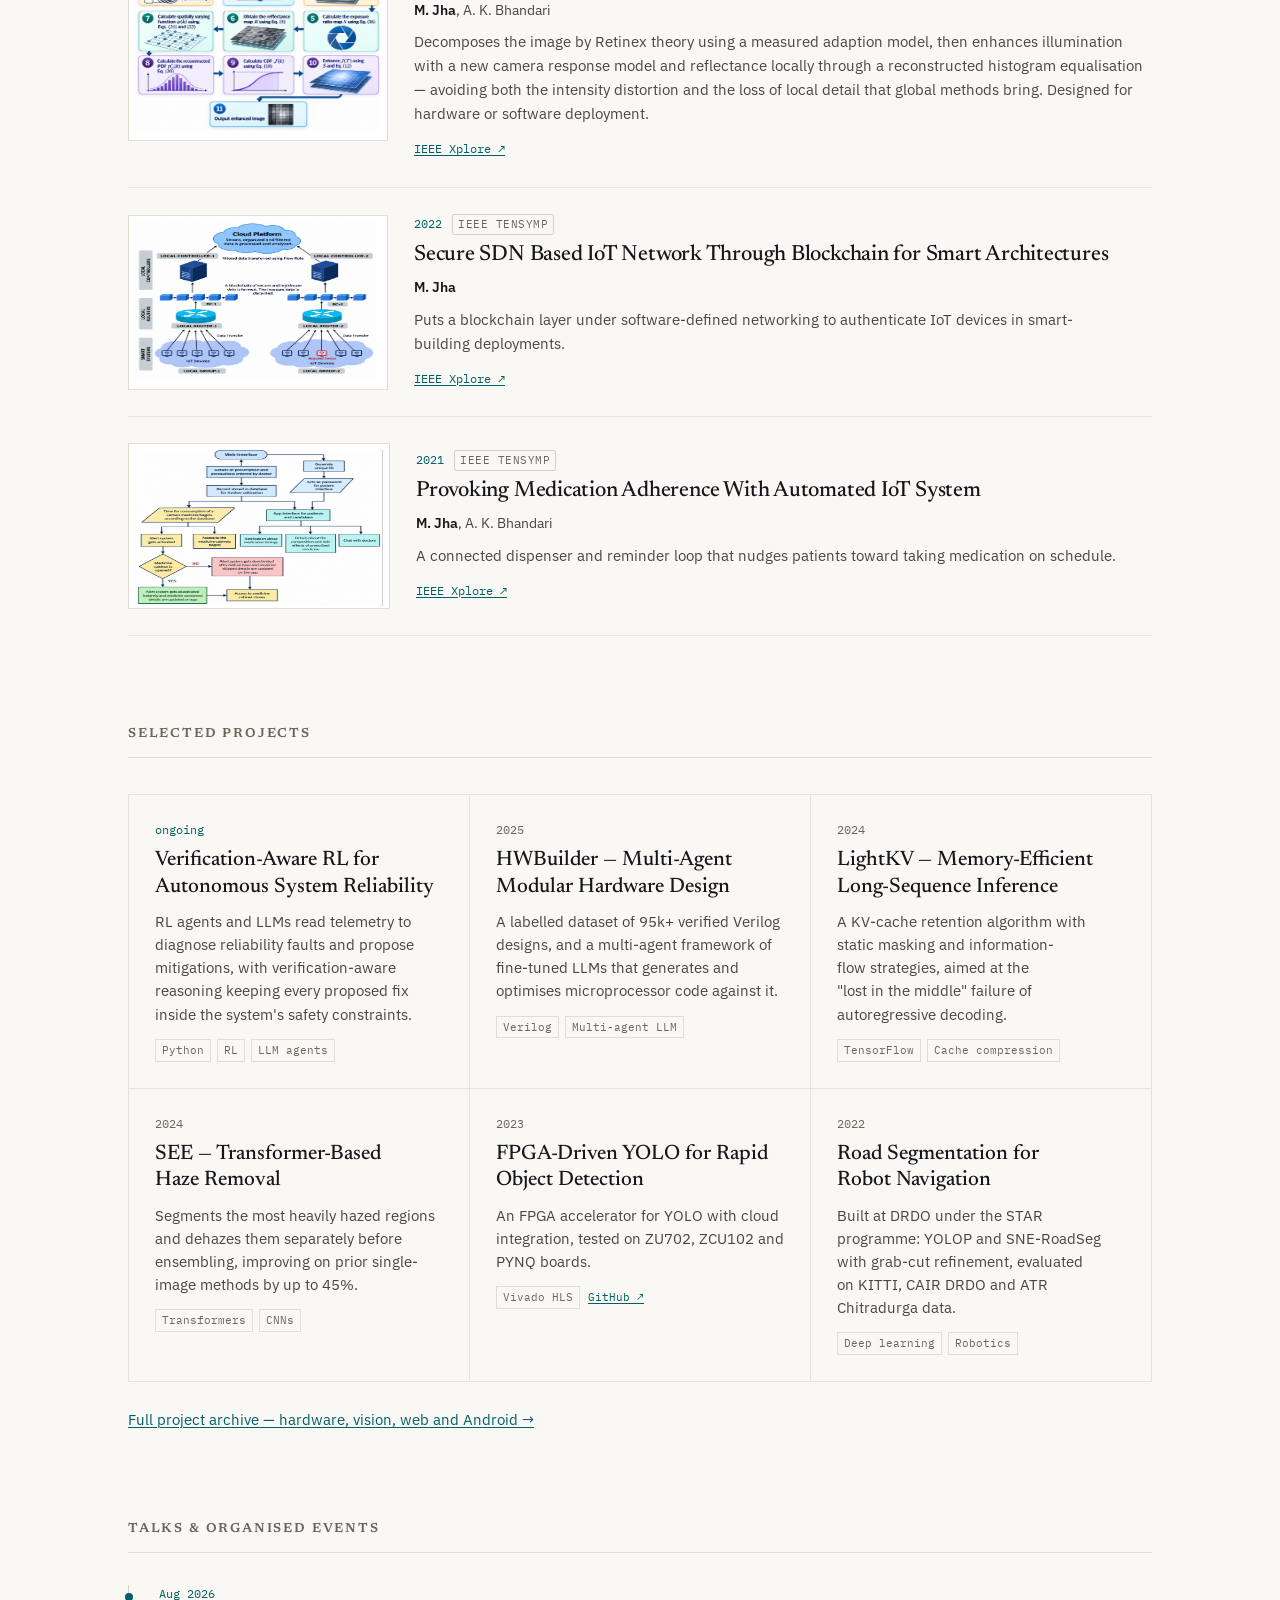
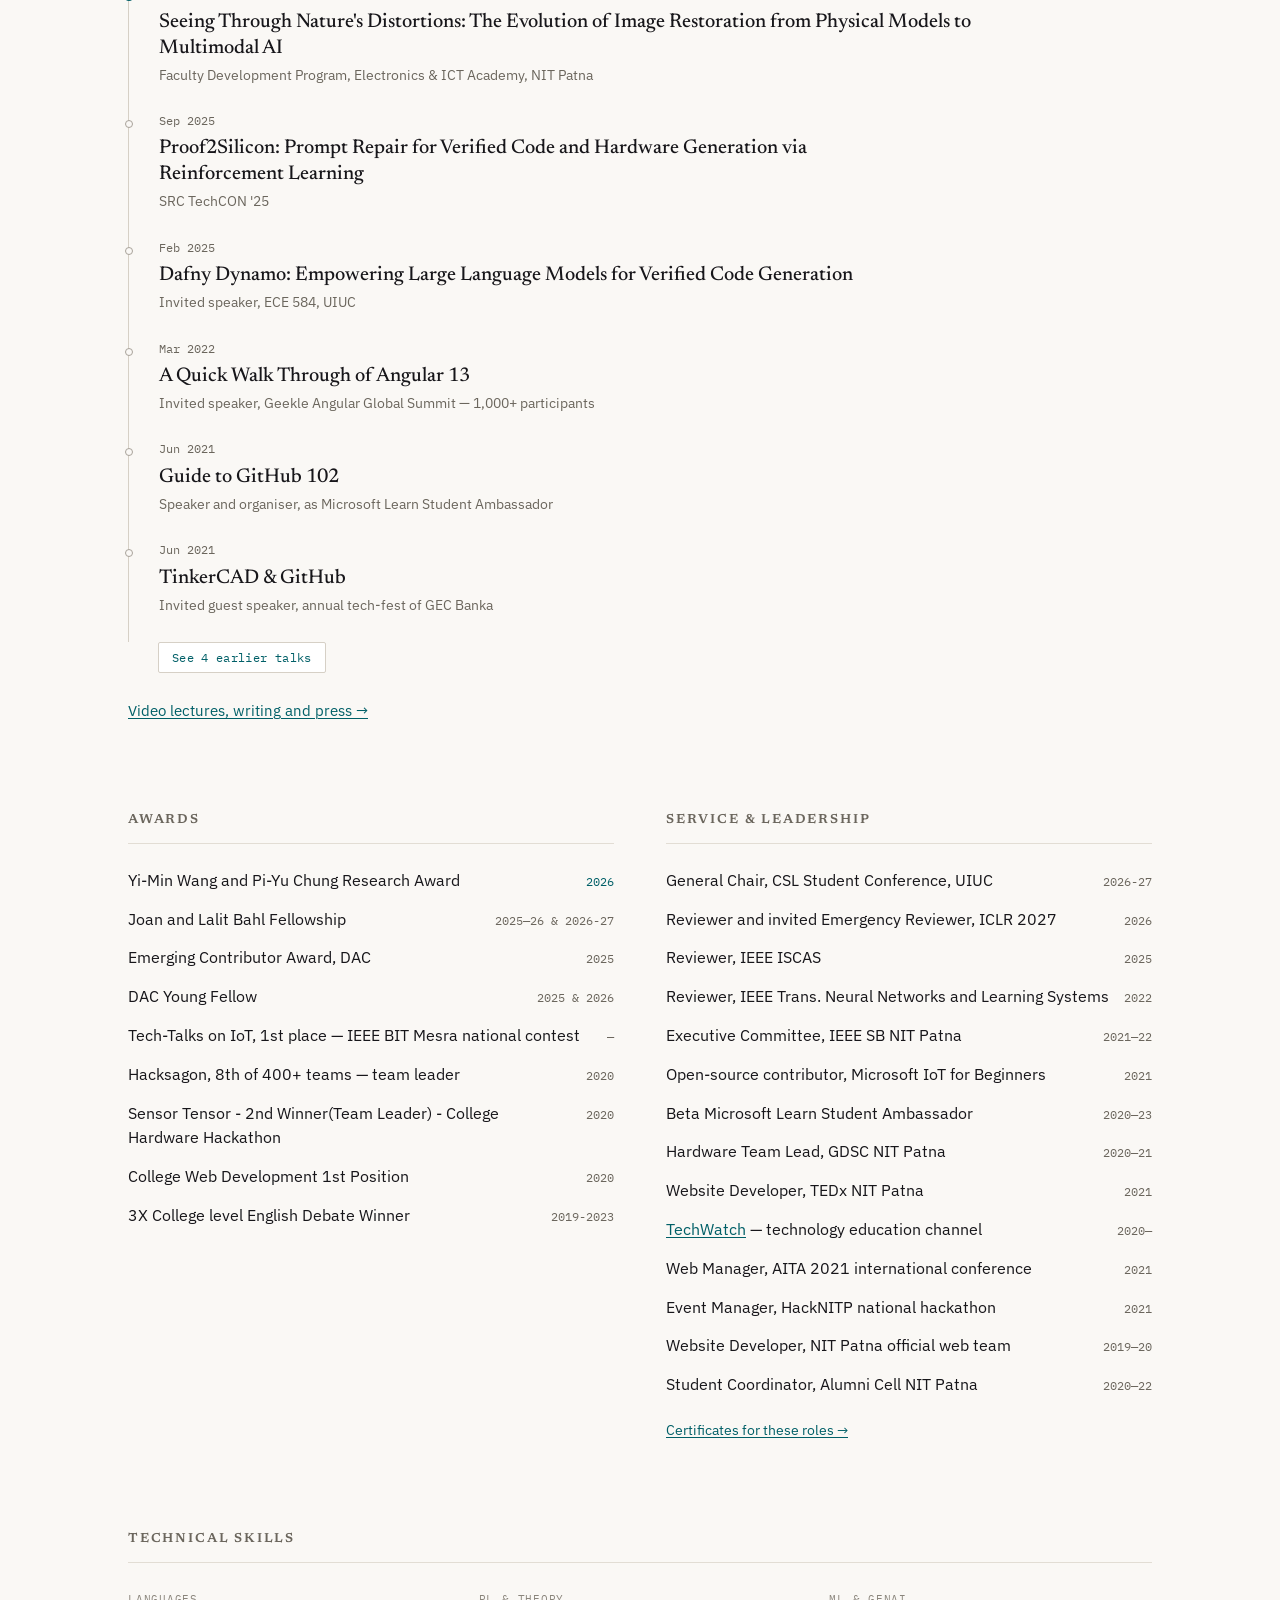
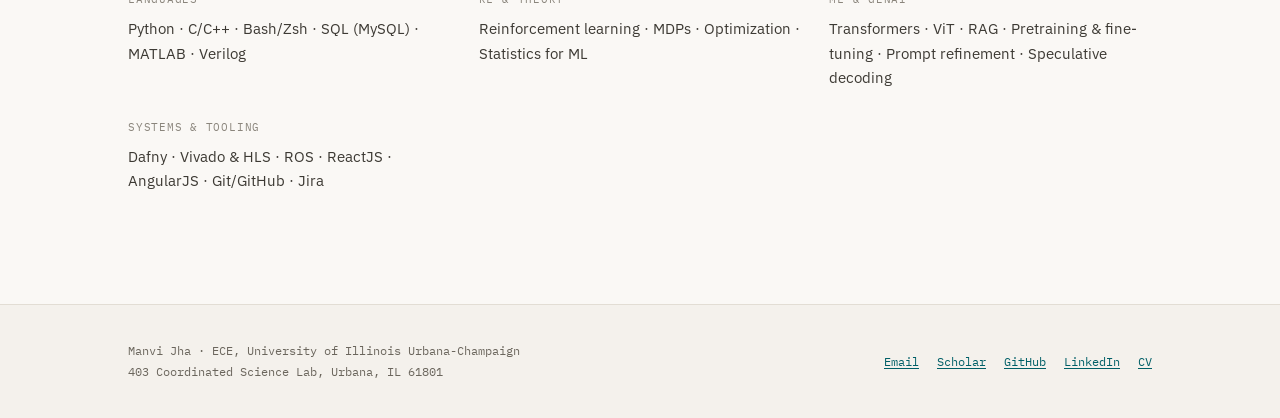
==== commit 65fbfd12: "Update index.html" ====
--- a/index.html
+++ b/index.html
@@ -549,6 +549,8 @@
           <h2 style="margin:0; font-family:'Newsreader',Georgia,serif; font-size:13px; font-weight:600; letter-spacing:0.14em; text-transform:uppercase; color:#6b665d">Service &amp; Leadership</h2>
         </div>
         <div style="display:flex; flex-direction:column; gap:14px">
+          <div style="display:grid; grid-template-columns:minmax(0,1fr) auto; gap:14px; align-items:baseline"><span style="font-size:15.5px; color:#17161a; text-wrap:pretty">General Chair, CSL Student Conference, UIUC</span><span style="font-family:'IBM Plex Mono',monospace; font-size:11.5px; color:#6b665d">2026-27</span></div>
+          <div style="display:grid; grid-template-columns:minmax(0,1fr) auto; gap:14px; align-items:baseline"><span style="font-size:15.5px; color:#17161a; text-wrap:pretty">Reviewer and invited Emergency Reviewer, ICLR 2027</span><span style="font-family:'IBM Plex Mono',monospace; font-size:11.5px; color:#6b665d">2026</span></div>
           <div style="display:grid; grid-template-columns:minmax(0,1fr) auto; gap:14px; align-items:baseline"><span style="font-size:15.5px; color:#17161a; text-wrap:pretty">Reviewer, IEEE ISCAS</span><span style="font-family:'IBM Plex Mono',monospace; font-size:11.5px; color:#6b665d">2025</span></div>
           <div style="display:grid; grid-template-columns:minmax(0,1fr) auto; gap:14px; align-items:baseline"><span style="font-size:15.5px; color:#17161a; text-wrap:pretty">Reviewer, IEEE Trans. Neural Networks and Learning Systems</span><span style="font-family:'IBM Plex Mono',monospace; font-size:11.5px; color:#6b665d">2022</span></div>
           <div style="display:grid; grid-template-columns:minmax(0,1fr) auto; gap:14px; align-items:baseline"><span style="font-size:15.5px; color:#17161a; text-wrap:pretty">Executive Committee, IEEE SB NIT Patna</span><span style="font-family:'IBM Plex Mono',monospace; font-size:11.5px; color:#6b665d">2021—22</span></div>
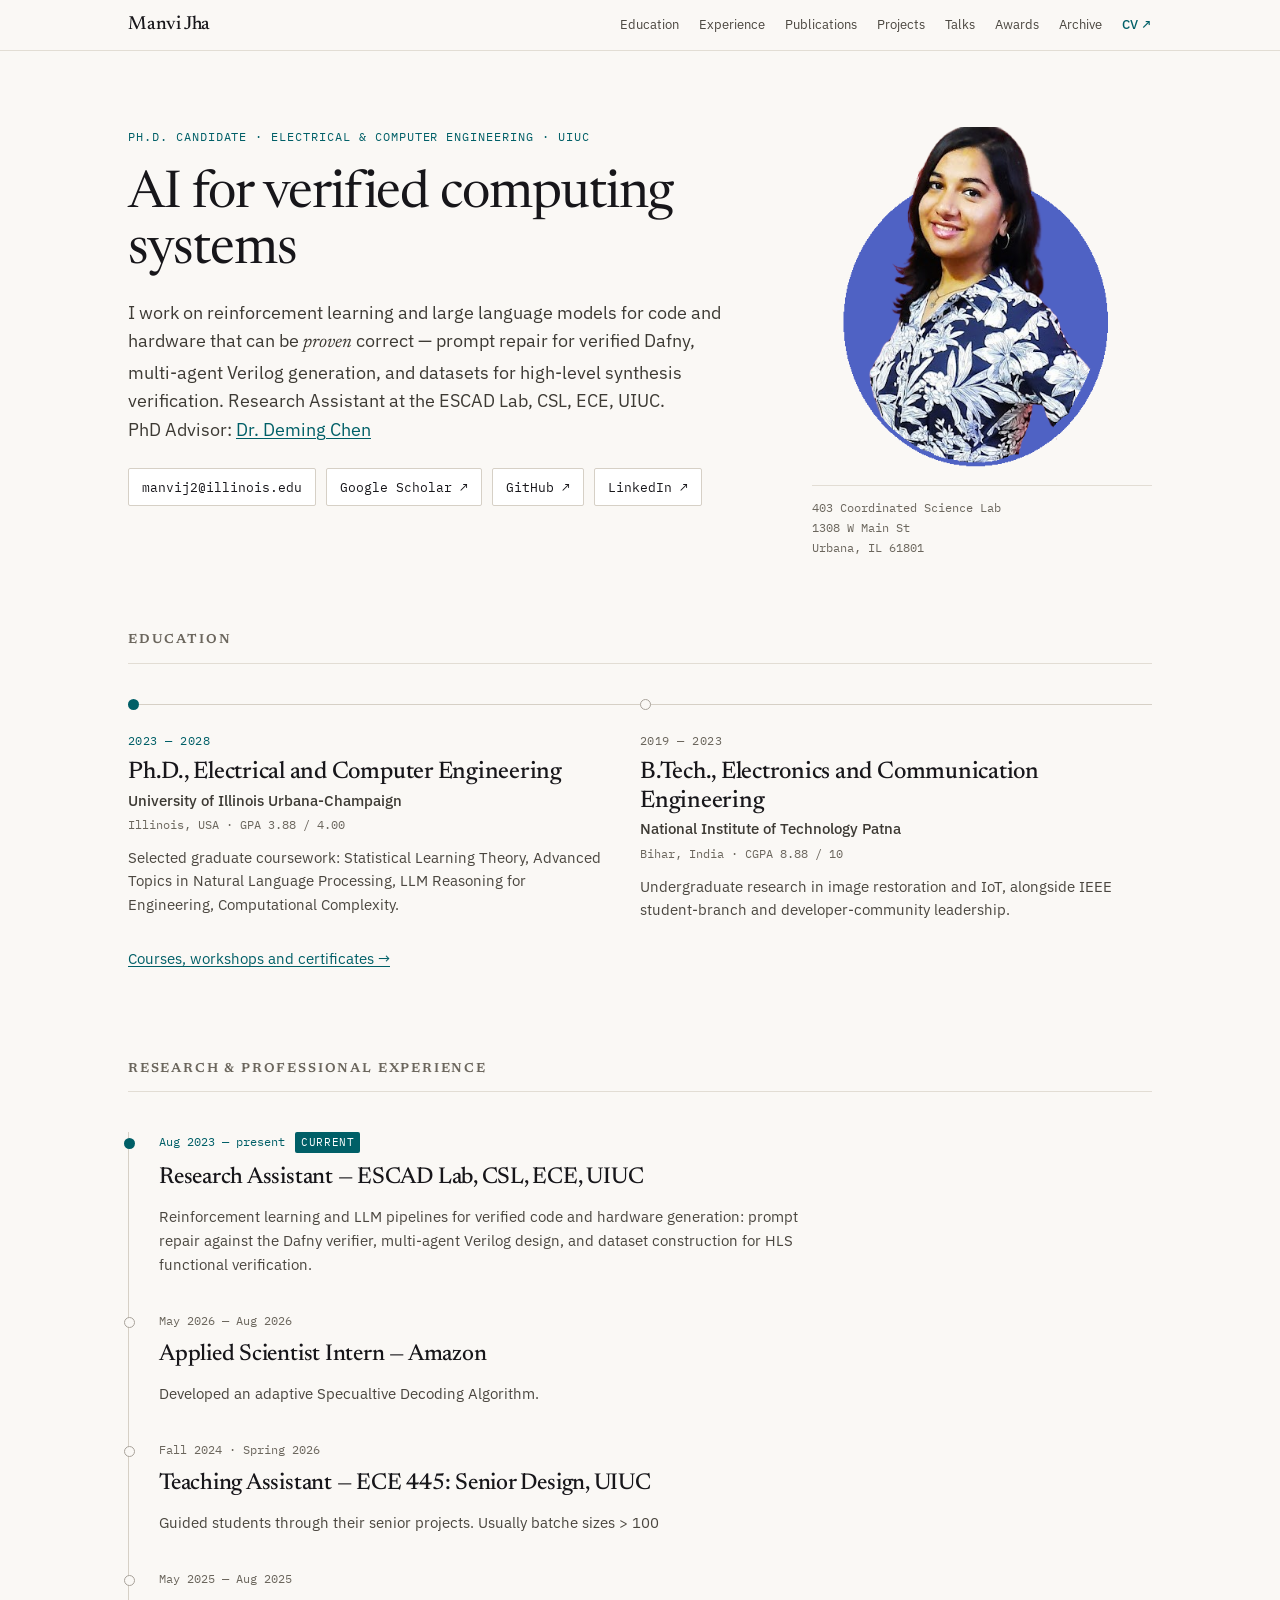
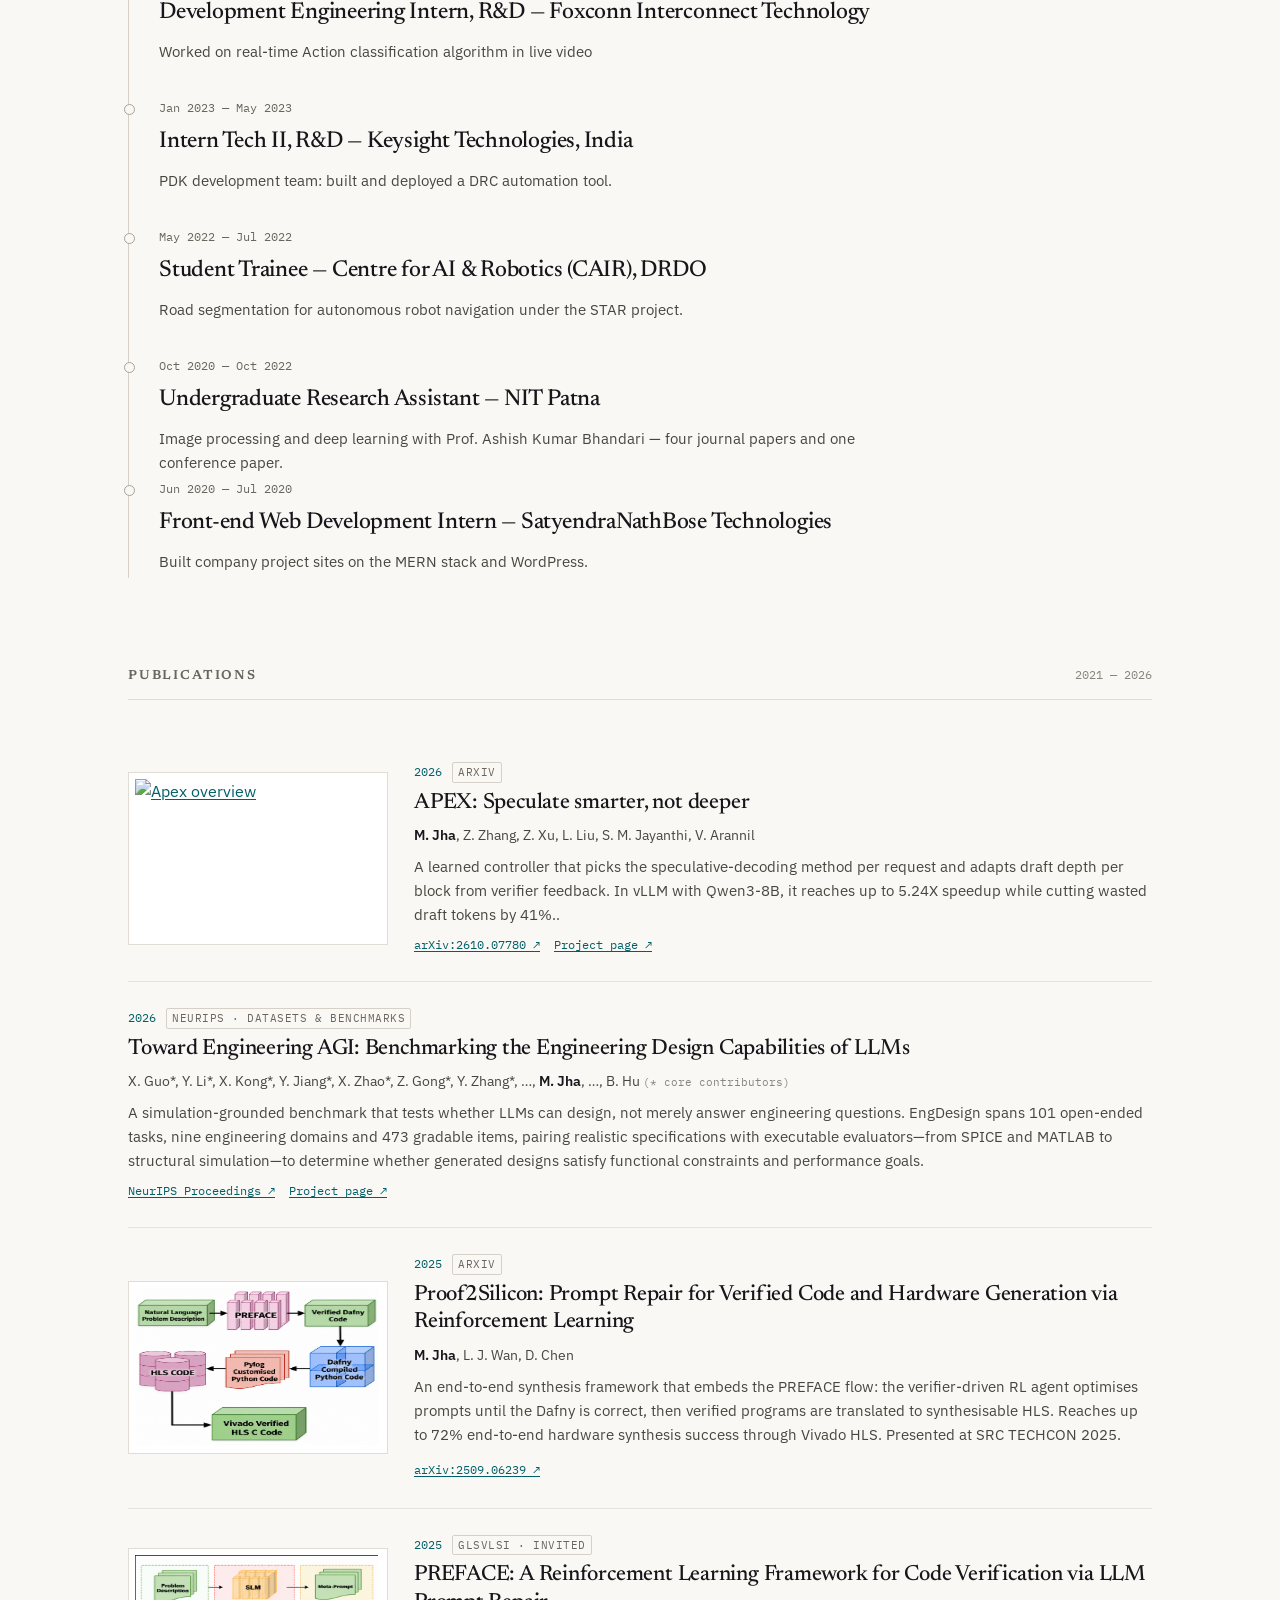
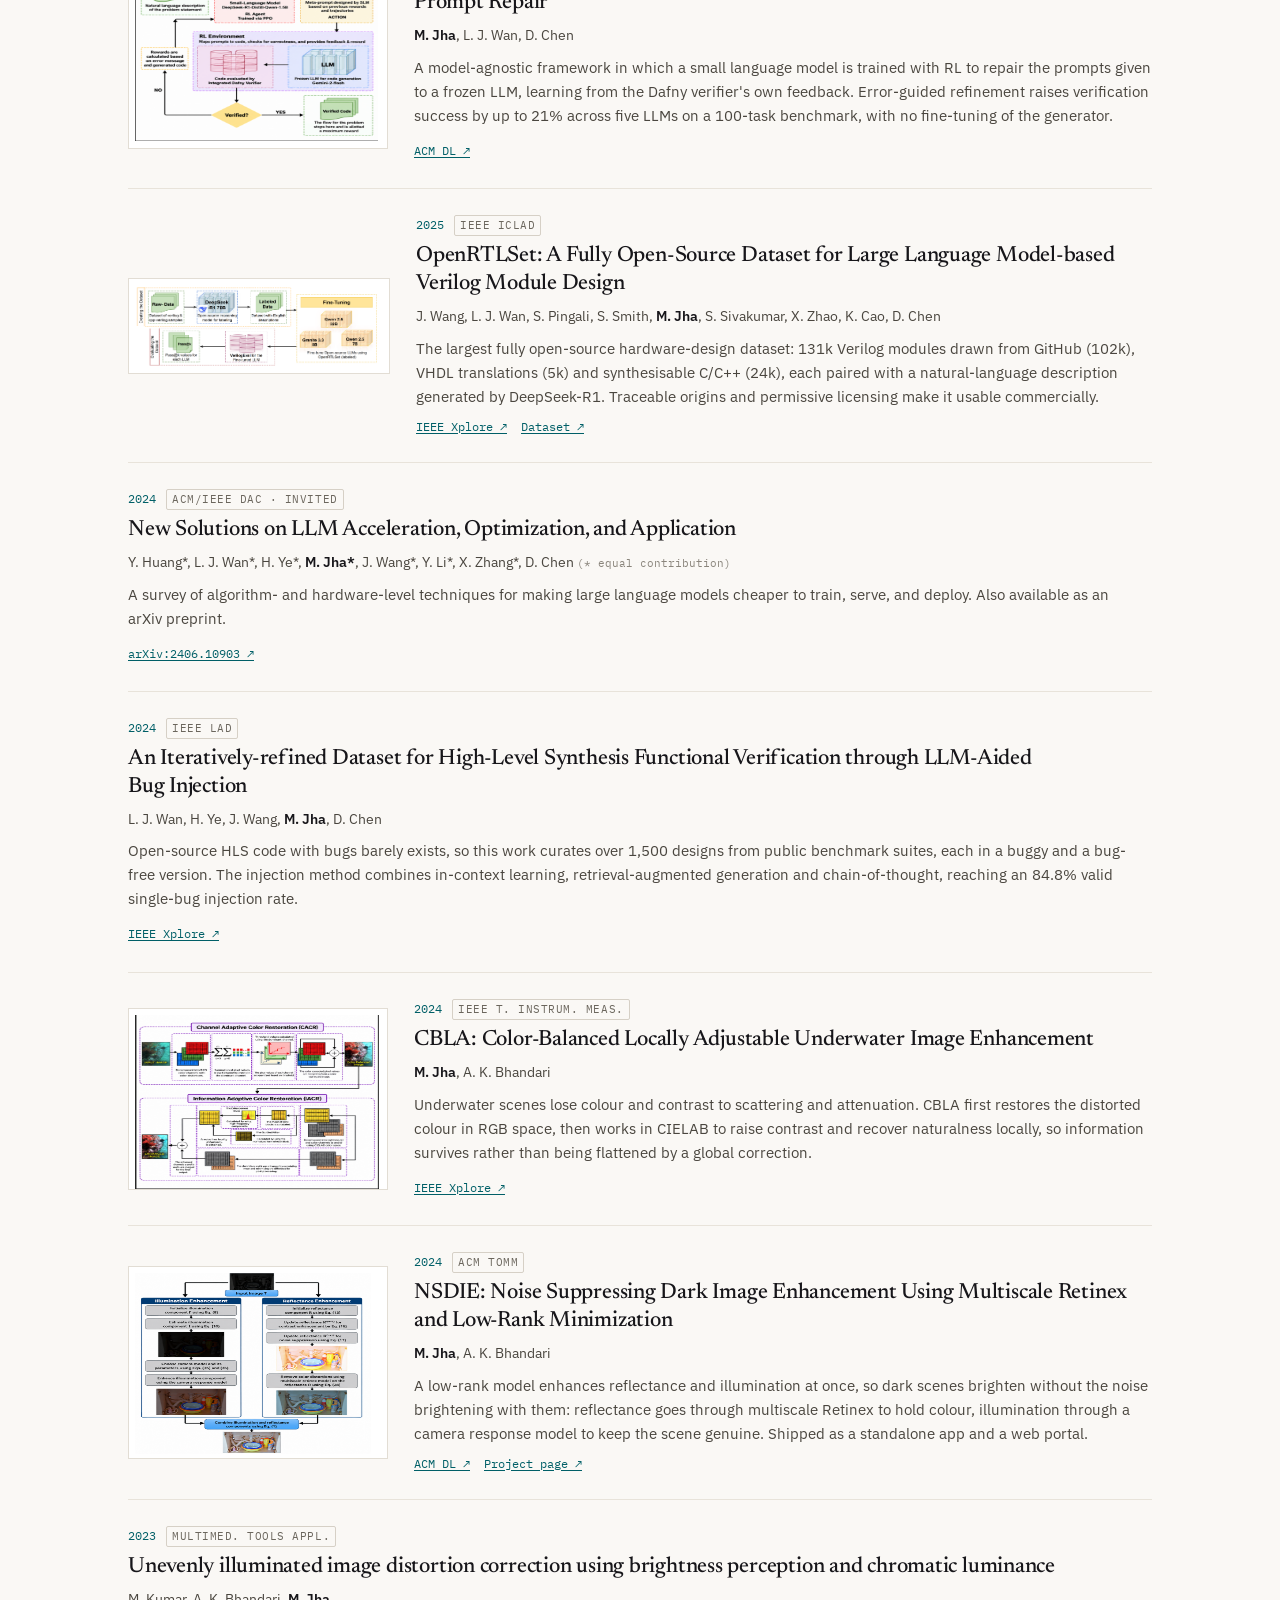
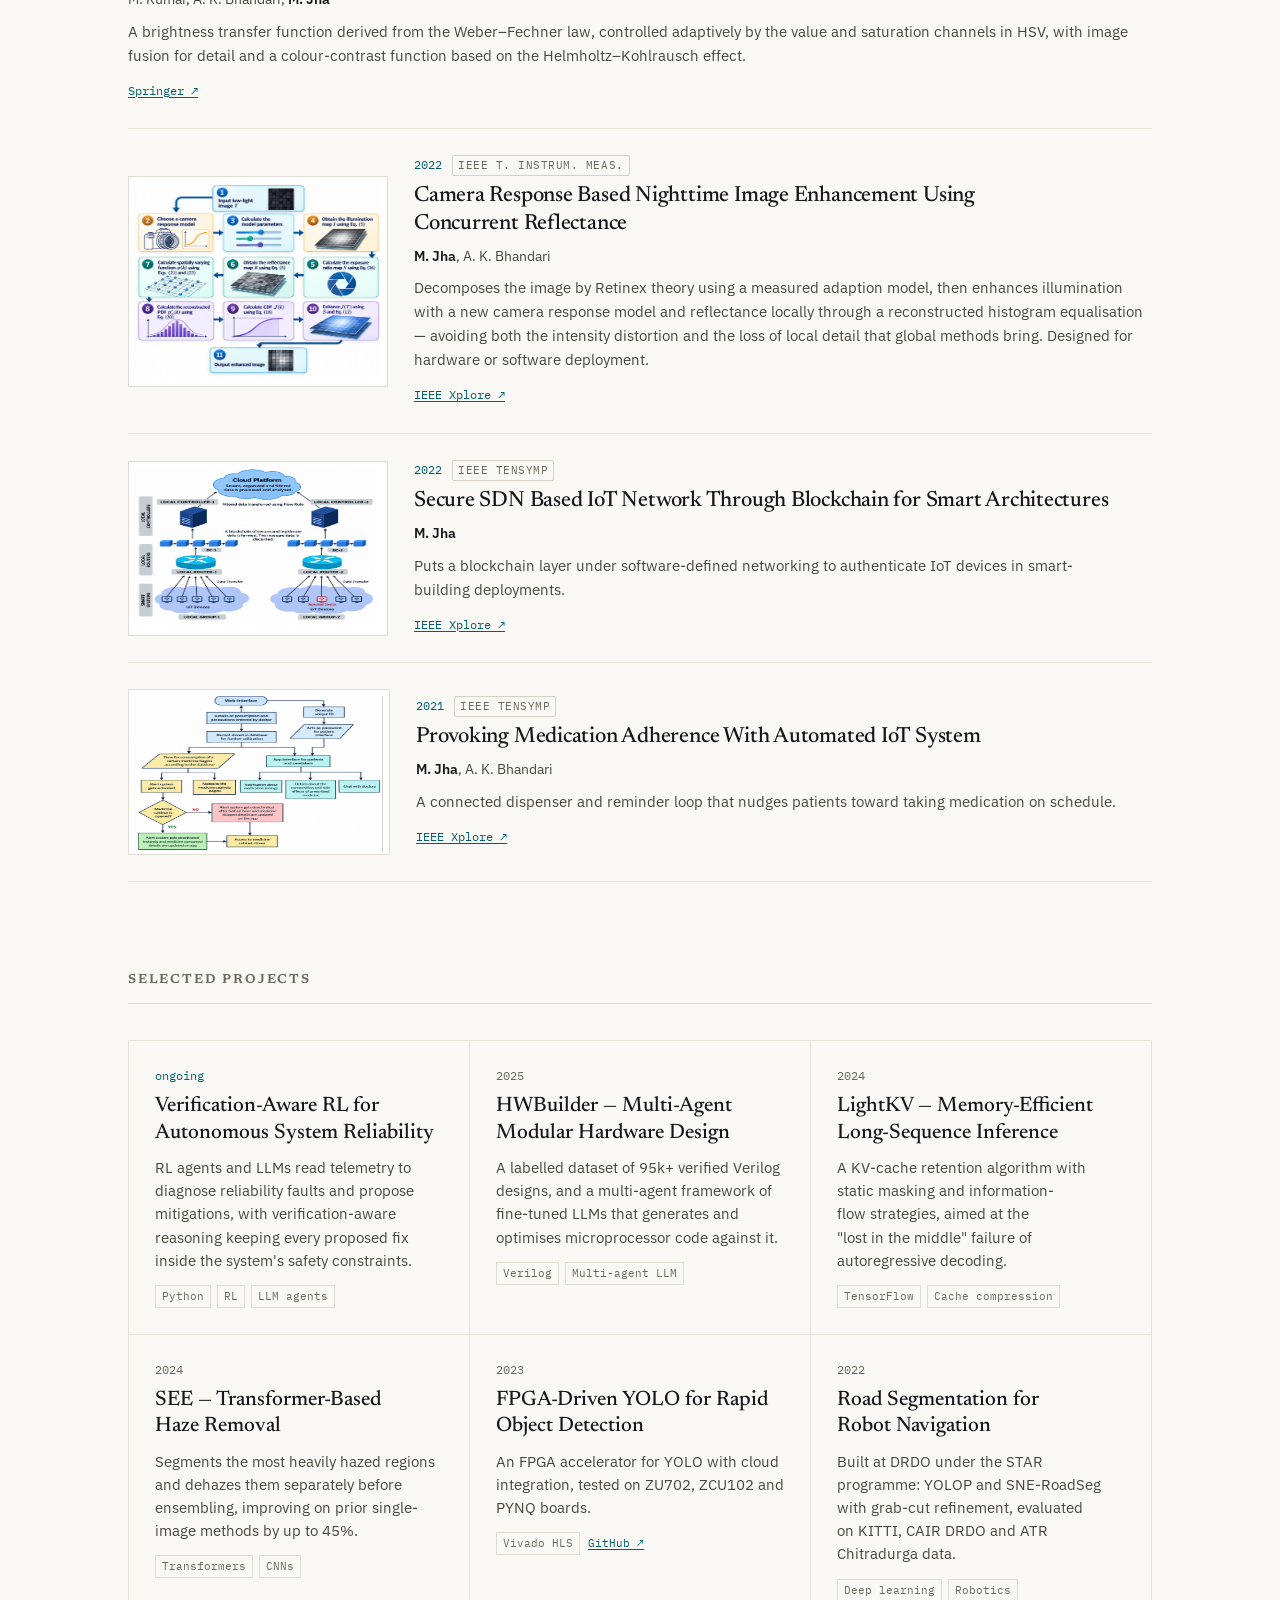
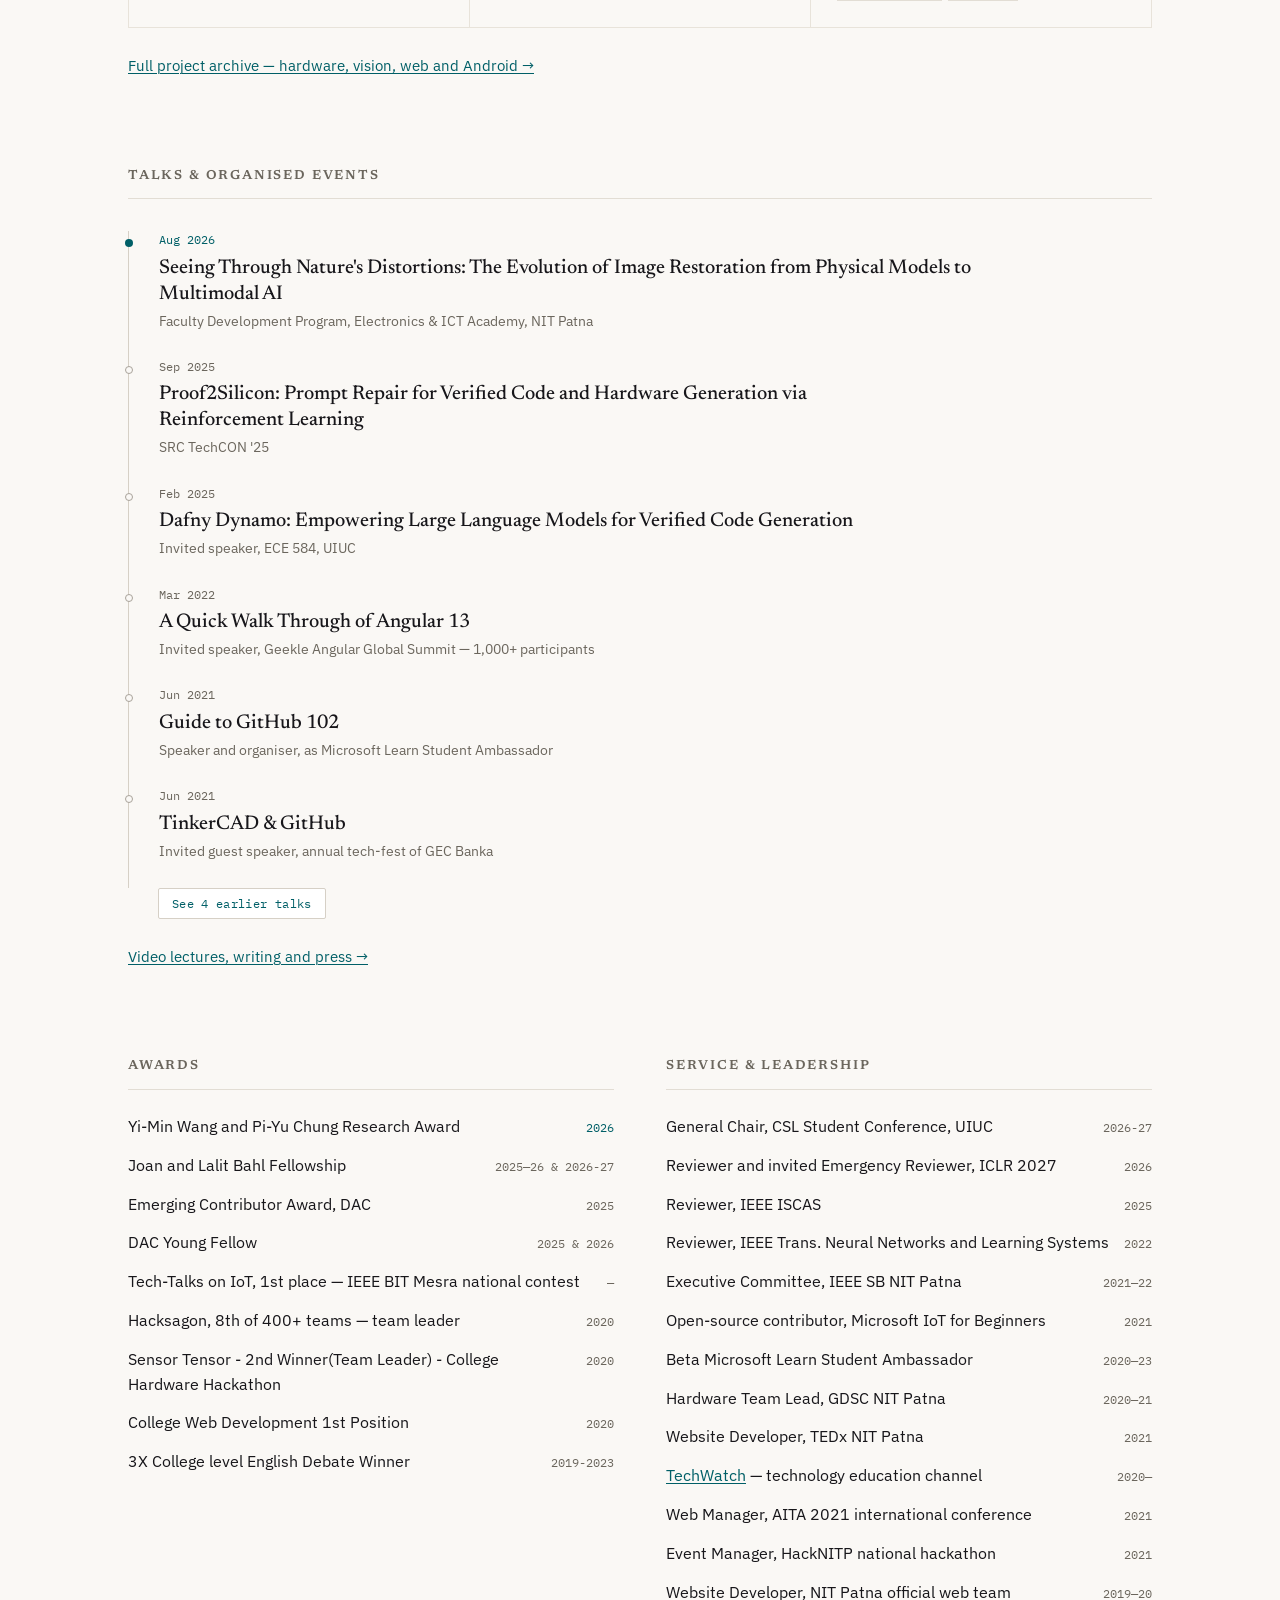
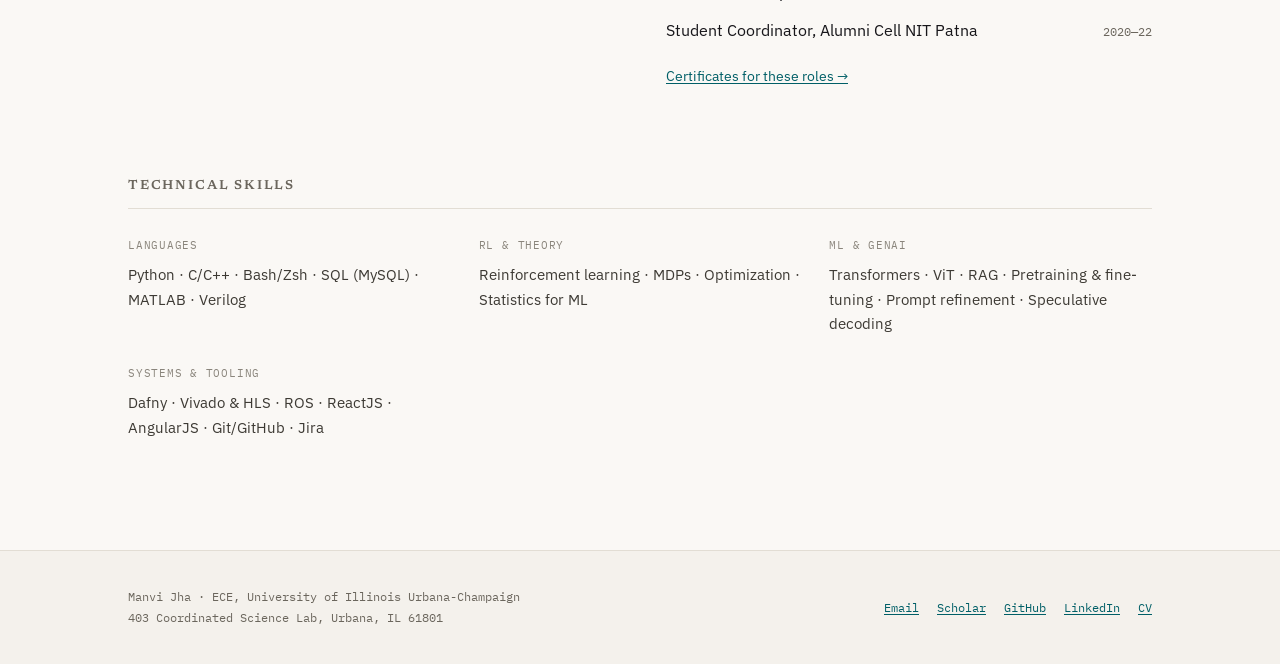
==== commit ba3981e3: "Update index.html" ====
--- a/index.html
+++ b/index.html
@@ -161,11 +161,30 @@
       </div>
 
       <div style="display:flex; flex-direction:column">
-
+        
+        <div style="display:flex; flex-wrap:wrap; gap:26px; padding:26px 0; border-bottom:1px solid #e8e3da; align-items:center">
+          
+            <a href="https://arxiv.org/abs/2610.07780" target="_blank" rel="noreferrer" style="flex: 0 0 260px; width: 241px; max-width: 100%; border: 1px solid #e2ddd4; background: #fff; padding: 6px; box-sizing: border-box; display: block; height: 173px">
+              <img src="figures/apex_flow.png" alt="Apex overview" style="display: block; width: 244px; height: 157px">
+            </a>
+          
+          <div style="flex:1 1 320px; min-width:0; display:flex; flex-direction:column; gap:7px">
+            <div style="display:flex; gap:10px; align-items:baseline; flex-wrap:wrap">
+              <span style="font-family:'IBM Plex Mono',monospace; font-size:11.5px; color:oklch(0.44 0.08 205)">2026</span>
+              <span style="font-family:'IBM Plex Mono',monospace; font-size:10.5px; letter-spacing:0.05em; text-transform:uppercase; color:#6b665d; border:1px solid #d6d0c6; padding:1px 5px; border-radius:2px">arXiv</span>
+            </div>
+            <h3 style="margin: 0; font-family: 'Newsreader',Georgia,serif; font-size: 22px; font-weight: 500; line-height: 1.25; letter-spacing: -0.01em; text-wrap: pretty">APEX: Speculate smarter, not deeper</h3>
+            <div style="font-size:14px; color:#4a463f"><strong style="font-weight:600; color:#17161a">M. Jha</strong>, Z. Zhang, Z. Xu, L. Liu, S. M. Jayanthi, V. Arannil</div>
+            <p style="margin: 2px 0 0; font-size: 15px; line-height: 1.6; color: #4a463f; text-wrap: pretty">A learned controller that picks the speculative-decoding method per request and adapts draft depth per block from verifier feedback. In vLLM with Qwen3-8B, it reaches up to 5.24X speedup while cutting wasted draft tokens by 41%..</p>
+            <div style="display:flex; gap:14px; padding-top:2px; flex-wrap:wrap"><a href="https://arxiv.org/abs/2610.07780" target="_blank" rel="noreferrer" style="font-family:'IBM Plex Mono',monospace; font-size:11.5px">arXiv:2610.07780 ↗</a><a href="https://apexllm.netlify.app/" target="_blank" rel="noreferrer" style="font-family:'IBM Plex Mono',monospace; font-size:11.5px">Project page ↗</a></div>
+          </div>
+        </div>
+
+        
         <div style="display:flex; flex-wrap:wrap; gap:26px; padding:26px 0; border-bottom:1px solid #e8e3da; align-items:center">
           <div style="flex:1 1 100%; min-width:0; display:flex; flex-direction:column; gap:7px">
             <div style="display:flex; gap:10px; align-items:baseline; flex-wrap:wrap">
-              <span style="font-family:'IBM Plex Mono',monospace; font-size:11.5px; color:oklch(0.44 0.08 205)">2025</span>
+              <span style="font-family:'IBM Plex Mono',monospace; font-size:11.5px; color:oklch(0.44 0.08 205)">2026</span>
               <span style="font-family:'IBM Plex Mono',monospace; font-size:10.5px; letter-spacing:0.05em; text-transform:uppercase; color:#6b665d; border:1px solid #d6d0c6; padding:1px 5px; border-radius:2px">NeurIPS · Datasets &amp; Benchmarks</span>
             </div>
             <h3 style="margin:0; font-family:'Newsreader',Georgia,serif; font-size:22px; font-weight:500; line-height:1.25; letter-spacing:-0.01em; text-wrap:pretty">Toward Engineering AGI: Benchmarking the Engineering Design Capabilities of LLMs</h3>
